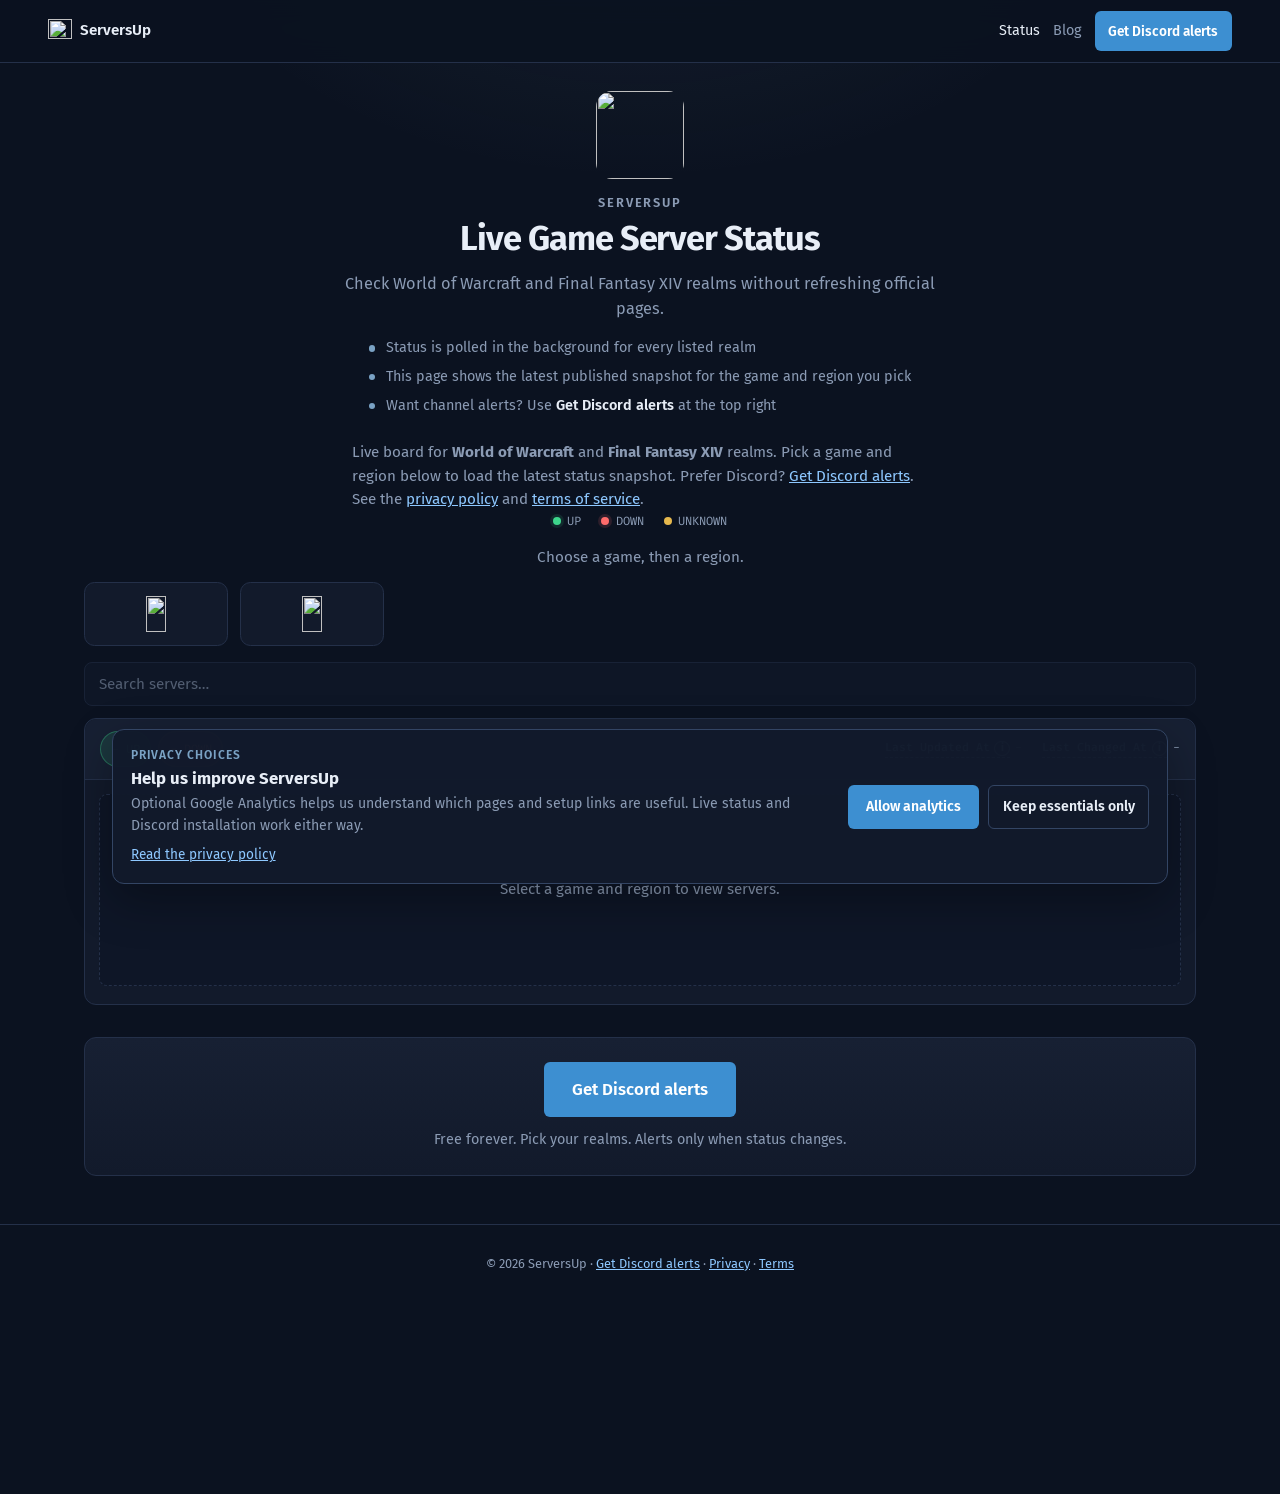
==== index.html @ 7e9bb6b7 "feat: switch canonical host to serversup.app Canonicals, schema, OG tags, sitemap, robots and the st" ====
<!doctype html>
<html lang="en" class="page-status">
  <head>
    <meta charset="utf-8" />
    <meta name="viewport" content="width=device-width, initial-scale=1" />
    <script src="/analytics.js"></script>
    <meta
      name="description"
      content="Live World of Warcraft and Final Fantasy XIV server status for every supported region and realm."
    />
    <meta name="google-site-verification" content="3O4IgP7ot535317-PgIAuTH9Vs6JbioPY5-s9xnembQ" />
    <link rel="canonical" href="https://serversup.app/" />
    <title>ServersUp | Live Game Server Status</title>
    <meta property="og:type" content="website" />
    <meta property="og:title" content="ServersUp | Live Game Server Status" />
    <meta
      property="og:description"
      content="Live World of Warcraft and Final Fantasy XIV server status for every supported region and realm."
    />
    <meta property="og:url" content="https://serversup.app/" />
    <meta property="og:image" content="https://serversup.app/assets/serversup-logo.png" />
    <meta name="twitter:card" content="summary" />
    <meta name="twitter:title" content="ServersUp | Live Game Server Status" />
    <meta
      name="twitter:description"
      content="Live World of Warcraft and Final Fantasy XIV server status for every supported region and realm."
    />
    <meta name="twitter:image" content="https://serversup.app/assets/serversup-logo.png" />
    <link rel="icon" href="/assets/serversup-logo.png" type="image/png" />
    <link rel="stylesheet" href="/styles.css" />
    <script type="application/ld+json">
    {
      "@context": "https://schema.org",
      "@graph": [
        {
          "@type": "Organization",
          "@id": "https://serversup.app/#organization",
          "name": "ServersUp",
          "url": "https://serversup.app/",
          "logo": {
            "@type": "ImageObject",
            "url": "https://serversup.app/assets/serversup-logo.png"
          },
          "sameAs": [
            "https://github.com/ServersUp",
            "https://github.com/ServersUp/servers-up-website",
            "https://ko-fi.com/R6R71Z1SRN"
          ]
        },
        {
          "@type": "WebSite",
          "@id": "https://serversup.app/#website",
          "name": "ServersUp",
          "url": "https://serversup.app/",
          "description": "Live World of Warcraft and Final Fantasy XIV server status, plus free Discord alerts when a realm you watch changes.",
          "publisher": { "@id": "https://serversup.app/#organization" }
        }
      ]
    }
    </script>
  </head>
  <body>
    <a class="skip-link" href="#status">Skip to status</a>

    <header class="site-header">
      <nav class="nav" aria-label="Primary">
        <a class="brand" href="/">
          <img src="/assets/serversup-logo.png" alt="" width="24" height="24" decoding="async" />
          <span>ServersUp</span>
        </a>
        <div class="nav-links">
          <a class="nav-link is-current" href="/" aria-current="page">Status</a>
          <a class="nav-link" href="/blog/">Blog</a>
          <a class="btn-cta btn-cta--sm" href="/install/">Get Discord alerts</a>
        </div>
      </nav>
    </header>

    <main class="status-page" id="status">
      <header class="status-hero">
        <img
          class="status-hero__logo"
          src="/assets/serversup-logo.png"
          alt=""
          width="88"
          height="88"
          decoding="async"
        />
        <p class="status-hero__brand">ServersUp</p>
        <h1 class="status-hero__title">Live Game Server Status</h1>
        <p class="status-hero__lede">
          Check World of Warcraft and Final Fantasy XIV realms without refreshing official pages.
        </p>
        <ul class="status-hero__points" aria-label="How this page works">
          <li>Status is polled in the background for every listed realm</li>
          <li>This page shows the latest published snapshot for the game and region you pick</li>
          <li>Want channel alerts? Use <strong>Get Discord alerts</strong> at the top right</li>
        </ul>
      </header>

      <noscript>
        <p class="status-seo-fallback">
          ServersUp shows live game server status for World of Warcraft and Final Fantasy XIV across supported
          regions. Enable JavaScript to browse the interactive board, or
          <a href="/install/">Get Discord alerts</a> when a realm you watch goes up or down. See the
          <a href="/privacy/">privacy policy</a> and <a href="/terms/">terms of service</a>.
        </p>
      </noscript>

      <p class="status-seo-fallback">
        Live board for <strong>World of Warcraft</strong> and <strong>Final Fantasy XIV</strong> realms. Pick a
        game and region below to load the latest status snapshot. Prefer Discord?
        <a href="/install/">Get Discord alerts</a>. See the <a href="/privacy/">privacy policy</a> and
        <a href="/terms/">terms of service</a>.
      </p>

      <div class="status-legend" aria-label="Status legend">
        <span class="status-legend__item"><span class="server-dot server-dot--up" aria-hidden="true"></span> UP</span>
        <span class="status-legend__item"><span class="server-dot server-dot--down" aria-hidden="true"></span> DOWN</span>
        <span class="status-legend__item"><span class="server-dot server-dot--unknown" aria-hidden="true"></span> UNKNOWN</span>
      </div>

      <p class="status-prompt" data-status-sub>Choose a game, then a region.</p>

      <div class="status-pick" data-status-games role="tablist" aria-label="Game">
        <button
          type="button"
          class="status-pick__btn"
          data-pick-game="wow"
          role="tab"
          aria-selected="false"
          aria-label="World of Warcraft"
        >
          <img
            class="status-pick__logo"
            src="/assets/wow-logo-small-transparent.png"
            alt=""
            width="120"
            height="48"
            decoding="async"
          />
        </button>
        <button
          type="button"
          class="status-pick__btn"
          data-pick-game="ffxiv"
          role="tab"
          aria-selected="false"
          aria-label="Final Fantasy XIV"
        >
          <img
            class="status-pick__logo status-pick__logo--wide"
            src="/assets/ffxiv-logo-small-transparent.png"
            alt=""
            width="140"
            height="48"
            decoding="async"
          />
        </button>
      </div>

      <div class="status-pick status-pick--regions" data-status-regions hidden role="tablist" aria-label="Region"></div>

      <div class="status-panel" data-status-panel>
        <div class="status-toolbar">
          <label class="sr-only" for="status-search">Search servers</label>
          <input
            id="status-search"
            class="status-search"
            type="search"
            placeholder="Search servers…"
            data-status-search
            autocomplete="off"
            disabled
          />
        </div>

        <div class="server-panel">
          <div class="status-summary" data-status-foot>
            <div class="status-totals" data-status-totals aria-live="polite">
              <span class="stat stat--up">- UP</span>
              <span class="stat stat--down">- DOWN</span>
            </div>
            <div class="status-meta" data-status-meta aria-live="polite">
              <div class="status-meta__line">
                <button
                  type="button"
                  class="status-meta__label status-meta__label--hint"
                  data-tip="When this list was last automatically refreshed."
                  aria-describedby="tip-updated"
                >
                  Last Updated At
                  <span class="status-meta__info" aria-hidden="true">i</span>
                </button>
                <span data-meta-updated>-</span>
                <span class="status-tip" id="tip-updated" role="tooltip">
                  When this list was last automatically refreshed.
                </span>
              </div>
              <div class="status-meta__line">
                <button
                  type="button"
                  class="status-meta__label status-meta__label--hint"
                  data-tip="When a server in this list went up or down most recently. Instantly updates when a server does go up or down."
                  aria-describedby="tip-changed"
                >
                  Last Changed At
                  <span class="status-meta__info" aria-hidden="true">i</span>
                </button>
                <span data-meta-changed>-</span>
                <span class="status-tip" id="tip-changed" role="tooltip">
                  When a server in this list went up or down most recently. Instantly updates when a server does go up or down.
                </span>
              </div>
            </div>
          </div>

          <div class="server-grid" data-status-grid aria-live="polite">
            <div class="server-placeholder" data-status-placeholder>
              Select a game and region to view servers.
            </div>
          </div>
        </div>

        <p class="status-inline-msg status-inline-msg--error" data-status-error hidden></p>
        <p class="status-inline-msg" data-status-loading hidden>Loading statuses…</p>
      </div>

      <div class="status-cta">
        <a class="btn-cta btn-cta--lg" href="/install/">Get Discord alerts</a>
        <p class="status-cta__hint">Free forever. Pick your realms. Alerts only when status changes.</p>
      </div>
    </main>

    <footer class="site-footer">
      <p>© <span id="year"></span> ServersUp · <a href="/install/">Get Discord alerts</a> · <a href="/privacy/">Privacy</a> · <a href="/terms/">Terms</a></p>
    </footer>

    <script src="/status.js"></script>
  </body>
</html>
---- styles.css ----
@import url("https://fonts.googleapis.com/css2?family=Fira+Code:wght@400;500;600&family=Fira+Sans:wght@400;500;600;700&display=swap");

:root {
  --bg: #0b1220;
  --bg-elevated: #121a2b;
  --bg-soft: #172033;
  --text: #e8eef7;
  --muted: #8b9bb4;
  --border: #243049;
  --border-strong: #334564;
  --link: #8ec8ff;
  --link-hover: #c2e0ff;
  --accent: #7aa2c4;
  --accent-dim: rgba(122, 162, 196, 0.16);
  --up: #3dd68c;
  --up-dim: rgba(61, 214, 140, 0.12);
  --down: #ff6b6b;
  --down-dim: rgba(255, 107, 107, 0.14);
  --unknown: #e6b84d;
  --unknown-dim: rgba(230, 184, 77, 0.14);
  --discord: #5865f2;
  --discord-hover: #4752c4;
  --cta: #3d8fd1;
  --cta-hover: #2f7bb8;
  --max: 58rem;
  --max-status: 72rem;
  --reading: 44rem;
  --text-reading: #cbd6e8;
  --demo-bleed: 1.5rem;
  --radius: 0.5rem;
  --font-sans: "Fira Sans", ui-sans-serif, system-ui, sans-serif;
  --font-mono: "Fira Code", ui-monospace, SFMono-Regular, Menlo, monospace;
  --ease: 160ms ease;
  --scrollbar-size: 8px;
  --scrollbar-track: transparent;
  --scrollbar-thumb: #334564;
  --scrollbar-thumb-hover: #4a6288;
}

*,
*::before,
*::after {
  box-sizing: border-box;
}

html {
  scroll-behavior: smooth;
  scrollbar-width: thin;
  scrollbar-color: var(--scrollbar-thumb) var(--scrollbar-track);
}

html::-webkit-scrollbar,
body::-webkit-scrollbar,
*::-webkit-scrollbar {
  width: var(--scrollbar-size);
  height: var(--scrollbar-size);
}

html::-webkit-scrollbar-track,
body::-webkit-scrollbar-track,
*::-webkit-scrollbar-track {
  background: var(--scrollbar-track);
}

html::-webkit-scrollbar-thumb,
body::-webkit-scrollbar-thumb,
*::-webkit-scrollbar-thumb {
  background: var(--scrollbar-thumb);
  border-radius: 999px;
  border: 2px solid transparent;
  background-clip: padding-box;
}

html::-webkit-scrollbar-thumb:hover,
body::-webkit-scrollbar-thumb:hover,
*::-webkit-scrollbar-thumb:hover {
  background: var(--scrollbar-thumb-hover);
  background-clip: padding-box;
}

body {
  margin: 0;
  min-height: 100vh;
  font: 1rem/1.55 var(--font-sans);
  color: var(--text);
  background:
    radial-gradient(ellipse 70% 40% at 50% -10%, rgba(122, 162, 196, 0.1), transparent 55%),
    var(--bg);
}

img {
  max-width: 100%;
  height: auto;
}

a {
  color: var(--link);
  transition: color var(--ease);
}

a:hover {
  color: var(--link-hover);
}

code {
  font-family: var(--font-mono);
  font-size: 0.88em;
  padding: 0.1em 0.35em;
  border-radius: 0.25rem;
  background: var(--bg-elevated);
  border: 1px solid var(--border);
}

.sr-only {
  position: absolute;
  width: 1px;
  height: 1px;
  padding: 0;
  margin: -1px;
  overflow: hidden;
  clip: rect(0, 0, 0, 0);
  white-space: nowrap;
  border: 0;
}

.skip-link {
  position: absolute;
  left: -9999px;
}

.skip-link:focus {
  left: 1rem;
  top: 1rem;
  padding: 0.5rem 0.75rem;
  background: var(--bg-elevated);
  border: 1px solid var(--border-strong);
  border-radius: var(--radius);
  z-index: 30;
  color: var(--text);
}

/* -- Privacy choices -- */

body.consent-banner-visible {
  padding-bottom: 12rem;
}

.analytics-consent {
  position: fixed;
  right: 1rem;
  bottom: 1rem;
  left: 1rem;
  z-index: 40;
  display: flex;
  align-items: center;
  justify-content: space-between;
  gap: 1.5rem;
  max-width: 66rem;
  margin-inline: auto;
  padding: 1rem 1.1rem;
  border: 1px solid var(--border-strong);
  border-radius: 0.75rem;
  background: rgba(18, 26, 43, 0.98);
  box-shadow: 0 1rem 3rem rgba(0, 0, 0, 0.32);
}

.analytics-consent[hidden],
.analytics-consent__settings[hidden] {
  display: none;
}

.analytics-consent__copy {
  min-width: 0;
}

.analytics-consent__eyebrow {
  margin: 0 0 0.2rem;
  color: var(--accent);
  font-size: 0.75rem;
  font-weight: 600;
  letter-spacing: 0.08em;
  text-transform: uppercase;
}

.analytics-consent h2 {
  margin: 0 0 0.25rem;
  color: var(--text);
  font-size: 1.05rem;
  line-height: 1.25;
}

.analytics-consent__copy p:not(.analytics-consent__eyebrow) {
  max-width: 52rem;
  margin: 0 0 0.35rem;
  color: var(--muted);
  font-size: 0.88rem;
}

.analytics-consent__copy a {
  font-size: 0.85rem;
}

.analytics-consent__actions {
  display: flex;
  flex: 0 0 auto;
  flex-wrap: wrap;
  align-items: center;
  justify-content: flex-end;
  gap: 0.6rem;
}

.analytics-consent .analytics-consent__accept,
.analytics-consent__reject,
.analytics-consent__settings {
  min-height: 44px;
  font-family: var(--font-sans);
  font-size: 0.88rem;
  font-weight: 600;
  cursor: pointer;
}

.analytics-consent__accept {
  padding-inline: 1rem;
}

.analytics-consent__reject,
.analytics-consent__settings {
  padding: 0.55rem 0.85rem;
  border: 1px solid var(--border-strong);
  border-radius: 6px;
  background: transparent;
  color: var(--text);
}

.analytics-consent__reject:hover,
.analytics-consent__settings:hover {
  border-color: var(--link);
  background: var(--accent-dim);
}

.analytics-consent__reject:focus-visible,
.analytics-consent__accept:focus-visible,
.analytics-consent__settings:focus-visible {
  outline: 3px solid var(--link);
  outline-offset: 2px;
}

.analytics-consent__settings {
  position: fixed;
  right: 1rem;
  bottom: 1rem;
  z-index: 39;
  box-shadow: 0 0.5rem 1.5rem rgba(0, 0, 0, 0.25);
}

/* -- Header -- */

.site-header {
  position: sticky;
  top: 0;
  z-index: 20;
  border-bottom: 1px solid var(--border);
  padding: 0.7rem 1.25rem;
  background: rgba(11, 18, 32, 0.9);
  backdrop-filter: blur(12px);
}

.nav {
  display: flex;
  flex-wrap: wrap;
  align-items: center;
  justify-content: space-between;
  gap: 0.75rem;
  max-width: calc(var(--max-status) + 2rem);
  margin-inline: auto;
}

.brand {
  display: flex;
  align-items: center;
  gap: 0.5rem;
  font-weight: 600;
  font-size: 0.95rem;
  color: var(--text);
  text-decoration: none;
  cursor: pointer;
}

.brand:hover {
  color: var(--text);
  text-decoration: none;
}

.nav-toggle {
  display: none;
  padding: 0.5rem 0.85rem;
  border: 1px solid var(--border);
  background: var(--bg-elevated);
  color: var(--text);
  font-family: var(--font-sans);
  font-size: 0.9rem;
  border-radius: var(--radius);
  cursor: pointer;
}

.nav-links {
  display: flex;
  flex-wrap: wrap;
  align-items: center;
  gap: 0.85rem;
  font-size: 0.9rem;
}

.nav-link {
  color: var(--muted);
  text-decoration: none;
  cursor: pointer;
}

.nav-link:hover {
  color: var(--text);
  text-decoration: none;
}

.nav-link.is-current {
  color: var(--text);
}

.btn-discord {
  display: inline-flex;
  align-items: center;
  justify-content: center;
  padding: 0.55rem 1.1rem;
  min-height: 40px;
  border: none;
  border-radius: 6px;
  background: var(--discord);
  color: #fff;
  font-family: var(--font-sans);
  font-size: 0.9rem;
  font-weight: 600;
  text-decoration: none;
  cursor: pointer;
  transition: background var(--ease);
}

.btn-discord:hover {
  background: var(--discord-hover);
  color: #fff;
  text-decoration: none;
}

.btn-discord--sm {
  padding: 0.4rem 0.8rem;
  min-height: auto;
  font-size: 0.85rem;
}

.btn-cta {
  display: inline-flex;
  align-items: center;
  justify-content: center;
  padding: 0.55rem 1.1rem;
  min-height: 40px;
  border: none;
  border-radius: 6px;
  background: var(--cta);
  color: #fff;
  font-family: var(--font-sans);
  font-size: 0.9rem;
  font-weight: 600;
  text-decoration: none;
  cursor: pointer;
  white-space: nowrap;
  transition: background var(--ease);
}

.btn-cta:hover {
  background: var(--cta-hover);
  color: #fff;
  text-decoration: none;
}

.btn-cta--sm {
  padding: 0.4rem 0.85rem;
  font-size: 0.85rem;
}

.btn-webhook {
  display: inline-flex;
  align-items: center;
  justify-content: center;
  padding: 0.55rem 1.1rem;
  min-height: 40px;
  border: none;
  border-radius: 6px;
  background: var(--cta);
  color: #fff;
  font-family: var(--font-sans);
  font-size: 0.9rem;
  font-weight: 600;
  text-decoration: none;
  cursor: pointer;
  white-space: nowrap;
  transition: background var(--ease);
}

.btn-webhook:hover {
  background: var(--cta-hover);
  color: #fff;
  text-decoration: none;
}

.btn-cta--sm {
  padding: 0.4rem 0.85rem;
  font-size: 0.85rem;
}

.btn-cta--lg {
  padding: 0.9rem 1.75rem;
  font-size: 1.05rem;
  min-height: 52px;
}

/* -- Status page -- */

.status-page {
  max-width: var(--max-status);
  margin-inline: auto;
  padding: 1.5rem 1.25rem 3rem;
}

.status-hero {
  text-align: center;
  max-width: 40rem;
  margin: 0.25rem auto 1.5rem;
}

.status-hero__logo {
  display: block;
  width: 88px;
  height: 88px;
  margin: 0 auto 0.85rem;
  border-radius: 1rem;
}

.status-hero__brand {
  margin: 0;
  font-size: 0.8rem;
  font-weight: 600;
  letter-spacing: 0.14em;
  text-transform: uppercase;
  color: var(--muted);
}

.status-hero__title {
  margin: 0.4rem 0 0;
  font-size: clamp(1.65rem, 3.5vw, 2.15rem);
  font-weight: 700;
  letter-spacing: -0.03em;
  line-height: 1.15;
}

.status-hero__lede {
  margin: 0.75rem 0 0;
  color: var(--muted);
  font-size: 1.02rem;
  line-height: 1.55;
}

.status-seo-fallback {
  margin: 1rem auto 0;
  max-width: 36rem;
  color: var(--muted);
  font-size: 0.95rem;
  line-height: 1.55;
}

.status-seo-fallback a {
  color: var(--link);
}

noscript .status-seo-fallback {
  margin-top: 1rem;
  padding: 0.85rem 1rem;
  border: 1px solid var(--border);
  border-radius: 0.65rem;
  background: var(--bg-soft);
  color: var(--text);
}

.status-hero__points {
  list-style: none;
  margin: 1rem auto 0;
  padding: 0;
  display: flex;
  flex-direction: column;
  gap: 0.4rem;
  width: fit-content;
  max-width: 100%;
  text-align: left;
  color: var(--muted);
  font-size: 0.9rem;
}

.status-hero__points li {
  position: relative;
  padding-left: 1.1rem;
}

.status-hero__points li::before {
  content: "";
  position: absolute;
  left: 0;
  top: 0.55em;
  width: 0.4rem;
  height: 0.4rem;
  border-radius: 50%;
  background: var(--accent);
}

.status-hero__points strong {
  color: var(--text);
  font-weight: 600;
}

.status-legend {
  display: flex;
  flex-wrap: wrap;
  justify-content: center;
  gap: 0.75rem 1.25rem;
  margin: 0 0 1rem;
  font-family: var(--font-mono);
  font-size: 0.75rem;
  color: var(--muted);
}

.status-legend__item {
  display: inline-flex;
  align-items: center;
  gap: 0.4rem;
}

.status-prompt {
  margin: 0 0 0.75rem;
  text-align: center;
  color: var(--muted);
  font-size: 0.95rem;
}

.status-cta {
  margin-top: 2rem;
  padding: 1.5rem 1.25rem;
  text-align: center;
  border: 1px solid var(--border);
  border-radius: 0.75rem;
  background: linear-gradient(180deg, var(--bg-soft) 0%, var(--bg-elevated) 100%);
}

.btn-discord--lg {
  padding: 0.9rem 1.75rem;
  font-size: 1.05rem;
  min-height: 52px;
}

.status-cta__hint {
  margin: 0.75rem 0 0;
  color: var(--muted);
  font-size: 0.9rem;
}

.status-head {
  display: flex;
  flex-wrap: wrap;
  align-items: flex-end;
  justify-content: space-between;
  gap: 1rem;
  margin-bottom: 1.25rem;
}

.status-head h1 {
  margin: 0;
  font-size: clamp(1.5rem, 3vw, 2rem);
  font-weight: 700;
  letter-spacing: -0.03em;
}

.status-head__sub {
  margin: 0.35rem 0 0;
  color: var(--muted);
  font-size: 0.95rem;
}

.status-pick {
  display: flex;
  flex-wrap: wrap;
  gap: 0.75rem;
  margin-bottom: 1rem;
}

.status-pick__btn {
  display: inline-flex;
  align-items: center;
  justify-content: center;
  min-height: 64px;
  min-width: 9rem;
  padding: 0.75rem 1.1rem;
  border: 1px solid var(--border);
  border-radius: 0.65rem;
  background: var(--bg-elevated);
  cursor: pointer;
  transition: border-color var(--ease), background var(--ease), box-shadow var(--ease);
}

.status-pick__btn:hover {
  border-color: var(--border-strong);
  background: var(--bg-soft);
}

.status-pick__btn.is-active {
  border-color: var(--accent);
  background: var(--accent-dim);
  box-shadow: inset 0 0 0 1px var(--accent);
}

.status-pick__btn:focus-visible {
  outline: 2px solid var(--accent);
  outline-offset: 2px;
}

.status-pick__logo {
  display: block;
  height: 36px;
  width: auto;
  max-width: 130px;
  object-fit: contain;
}

.status-pick__logo--wide {
  max-width: 150px;
}

.status-pick--regions {
  gap: 0.45rem;
}

.status-pick__region {
  min-height: 44px;
  padding: 0.45rem 0.9rem;
  border: 1px solid var(--border);
  border-radius: var(--radius);
  background: var(--bg-elevated);
  color: var(--muted);
  font-family: var(--font-sans);
  font-size: 0.9rem;
  font-weight: 600;
  letter-spacing: 0.04em;
  cursor: pointer;
  transition: background var(--ease), color var(--ease), border-color var(--ease);
}

.status-pick__region:hover {
  color: var(--text);
  border-color: var(--border-strong);
}

.status-pick__region.is-active {
  color: var(--text);
  border-color: var(--accent);
  background: var(--accent-dim);
}

.status-pick__region:focus-visible {
  outline: 2px solid var(--accent);
  outline-offset: 2px;
}

.status-pick--regions[hidden] {
  display: none;
}

.status-panel {
  margin-top: 0.25rem;
}

.status-toolbar {
  display: flex;
  flex-wrap: wrap;
  align-items: center;
  gap: 0.65rem;
  margin-bottom: 0.75rem;
}

.status-search {
  flex: 1 1 14rem;
  min-height: 44px;
  padding: 0.55rem 0.85rem;
  border: 1px solid var(--border);
  border-radius: var(--radius);
  background: var(--bg-elevated);
  color: var(--text);
  font-family: var(--font-sans);
  font-size: 0.95rem;
}

.status-search:disabled {
  opacity: 0.55;
  cursor: not-allowed;
}

.status-search::placeholder {
  color: var(--muted);
}

.status-search:focus {
  outline: 2px solid var(--accent);
  outline-offset: 1px;
  border-color: transparent;
}

.server-panel {
  border: 1px solid var(--border);
  border-radius: 0.75rem;
  background: var(--bg-elevated);
}

.status-summary {
  display: flex;
  flex-wrap: wrap;
  align-items: center;
  justify-content: space-between;
  gap: 0.75rem 1.25rem;
  padding: 0.75rem 0.95rem;
  border-bottom: 1px solid var(--border);
  border-radius: 0.75rem 0.75rem 0 0;
  background: var(--bg-soft);
}

.status-meta {
  font-family: var(--font-mono);
  font-size: 0.72rem;
  color: var(--muted);
  line-height: 1.45;
  display: flex;
  flex-wrap: wrap;
  gap: 0.35rem 1.25rem;
}

.status-meta__line {
  margin: 0;
  position: relative;
  display: inline-flex;
  flex-wrap: wrap;
  align-items: baseline;
  gap: 0.25rem 0.35rem;
}

.status-meta__label {
  color: var(--text);
  font-weight: 500;
  margin-right: 0;
  font-family: inherit;
  font-size: inherit;
  line-height: inherit;
  padding: 0;
  border: none;
  background: none;
  display: inline-flex;
  align-items: center;
  gap: 0.3rem;
}

.status-meta__label--hint {
  cursor: help;
  border-bottom: 1px dashed var(--accent);
  color: var(--link);
}

.status-meta__label--hint:hover,
.status-meta__label--hint:focus-visible {
  color: var(--link-hover);
  border-bottom-style: solid;
  outline: none;
}

.status-meta__info {
  display: inline-flex;
  align-items: center;
  justify-content: center;
  width: 0.95rem;
  height: 0.95rem;
  border-radius: 999px;
  border: 1px solid currentColor;
  font-family: var(--font-sans);
  font-size: 0.65rem;
  font-weight: 700;
  line-height: 1;
  flex-shrink: 0;
  opacity: 0.9;
}

.status-tip {
  position: absolute;
  left: 0;
  top: calc(100% + 0.45rem);
  bottom: auto;
  right: auto;
  z-index: 5;
  width: min(18rem, 70vw);
  padding: 0.55rem 0.7rem;
  border: 1px solid var(--border-strong);
  border-radius: var(--radius);
  background: var(--bg);
  color: var(--text);
  font-family: var(--font-sans);
  font-size: 0.8rem;
  font-weight: 400;
  line-height: 1.4;
  text-align: left;
  box-shadow: 0 8px 24px rgba(0, 0, 0, 0.35);
  opacity: 0;
  visibility: hidden;
  pointer-events: none;
  transform: translateY(-0.2rem);
  transition: opacity 120ms ease, transform 120ms ease, visibility 120ms ease;
}

.status-meta__line:hover .status-tip,
.status-meta__line:focus-within .status-tip {
  opacity: 1;
  visibility: visible;
  transform: translateY(0);
}

.server-grid {
  display: grid;
  grid-template-columns: repeat(auto-fill, minmax(10.5rem, 1fr));
  gap: 0.35rem;
  min-height: 14rem;
  padding: 0.85rem;
  align-content: start;
}

.server-placeholder {
  grid-column: 1 / -1;
  display: flex;
  align-items: center;
  justify-content: center;
  min-height: 12rem;
  padding: 1.5rem 1rem;
  text-align: center;
  color: var(--muted);
  font-size: 0.95rem;
  border: 1px dashed var(--border);
  border-radius: var(--radius);
  background: rgba(11, 18, 32, 0.35);
}

.status-totals {
  display: flex;
  flex-wrap: wrap;
  gap: 0.45rem;
}

.status-inline-msg {
  margin: 0.75rem 0 0;
  font-size: 0.9rem;
  color: var(--muted);
}

.status-inline-msg--error {
  color: var(--down);
}

.status-inline-msg[hidden] {
  display: none;
}

.stat {
  display: inline-flex;
  align-items: center;
  gap: 0.35rem;
  min-height: 36px;
  padding: 0.25rem 0.65rem;
  border-radius: 999px;
  border: 1px solid var(--border);
  font-family: var(--font-mono);
  font-size: 0.75rem;
  color: var(--muted);
  background: var(--bg);
}

.stat--up {
  color: var(--up);
  border-color: rgba(61, 214, 140, 0.35);
  background: var(--up-dim);
}

.stat--down {
  color: var(--down);
  border-color: rgba(255, 107, 107, 0.35);
  background: var(--down-dim);
}

.stat--unknown {
  color: var(--unknown);
  border-color: rgba(230, 184, 77, 0.35);
  background: var(--unknown-dim);
}

.server-row {
  display: flex;
  align-items: center;
  gap: 0.5rem;
  min-height: 2rem;
  padding: 0.35rem 0.5rem;
  border-radius: 0.35rem;
  background: rgba(11, 18, 32, 0.45);
  border: 1px solid transparent;
}

.server-row:hover {
  border-color: var(--border);
  background: var(--bg);
}

.server-row--down {
  border-color: rgba(255, 107, 107, 0.25);
  background: var(--down-dim);
}

.server-row--skeleton {
  pointer-events: none;
  opacity: 0.55;
}

.server-dot {
  flex-shrink: 0;
  width: 0.5rem;
  height: 0.5rem;
  border-radius: 50%;
  background: var(--unknown);
}

.server-dot--up {
  background: var(--up);
  box-shadow: 0 0 0 3px var(--up-dim);
}

.server-dot--down {
  background: var(--down);
  box-shadow: 0 0 0 3px var(--down-dim);
}

.server-dot--unknown {
  background: var(--unknown);
}

.server-dot--skeleton,
.server-name--skeleton,
.server-flag--skeleton {
  background: var(--border);
  border-radius: 0.25rem;
  box-shadow: none;
}

.server-dot--skeleton {
  border-radius: 50%;
}

.server-name {
  min-width: 0;
  overflow: hidden;
  text-overflow: ellipsis;
  white-space: nowrap;
  font-family: var(--font-mono);
  font-size: 0.75rem;
  color: var(--text);
}

.server-name--skeleton {
  flex: 1;
  height: 0.7rem;
  animation: skeleton-pulse 1.2s ease-in-out infinite;
}

.server-flag {
  margin-left: auto;
  flex-shrink: 0;
  font-family: var(--font-mono);
  font-size: 0.62rem;
  font-weight: 600;
  letter-spacing: 0.04em;
  color: var(--muted);
}

.server-flag--skeleton {
  width: 1.75rem;
  height: 0.65rem;
  animation: skeleton-pulse 1.2s ease-in-out infinite;
}

.server-row--down .server-flag {
  color: var(--down);
}

@keyframes skeleton-pulse {
  0%,
  100% {
    opacity: 0.45;
  }
  50% {
    opacity: 0.9;
  }
}

@media (prefers-reduced-motion: reduce) {
  .server-name--skeleton,
  .server-flag--skeleton {
    animation: none;
  }
}

.site-footer {
  border-top: 1px solid var(--border);
  padding: 1rem 1.25rem;
  font-size: 0.8rem;
  color: var(--muted);
  text-align: center;
}

/* -- Install / docs page -- */

.doc {
  max-width: var(--max-status);
  margin-inline: auto;
  padding: 2rem 1.25rem 3rem;
}

.doc h1 {
  margin: 0 0 0.5rem;
  font-size: clamp(1.9rem, 4vw, 2.4rem);
  font-weight: 700;
  letter-spacing: -0.03em;
  line-height: 1.12;
  color: var(--text);
}

.doc h2 {
  margin: 2.5rem 0 0.85rem;
  font-size: 1.35rem;
  font-weight: 600;
  letter-spacing: -0.01em;
  padding-bottom: 0.35rem;
  border-bottom: 1px solid var(--border);
}

.doc p {
  margin: 0 0 1rem;
  color: var(--muted);
}

.doc .lead {
  font-size: 1.05rem;
  color: var(--text);
}

.doc .muted {
  color: var(--muted);
}

.doc ol,
.doc ul {
  margin: 0 0 1rem;
  padding-left: 1.5rem;
  color: var(--muted);
}

.doc li {
  margin: 0.35rem 0;
}

.doc .install-steps {
  list-style: none;
  counter-reset: install-steps;
  margin: 0 0 1.25rem;
  padding: 0;
  display: grid;
  gap: 0.7rem;
}

.doc .install-steps li {
  counter-increment: install-steps;
  position: relative;
  margin: 0;
  padding: 0.55rem 0.85rem 0.55rem 2.9rem;
  border: 1px solid var(--border);
  border-radius: 8px;
  background: var(--bg-elevated);
  color: var(--text-reading);
  line-height: 1.5;
}

.doc .install-steps li::before {
  content: counter(install-steps);
  position: absolute;
  left: 0.85rem;
  top: 0.62rem;
  width: 1.45rem;
  height: 1.45rem;
  display: inline-flex;
  align-items: center;
  justify-content: center;
  border-radius: 50%;
  background: var(--accent-dim);
  border: 1px solid var(--accent);
  color: var(--link);
  font-family: var(--font-mono);
  font-size: 0.82rem;
  font-weight: 600;
}

.doc .install-steps code {
  color: var(--link);
}

/* -- Blog index -- */

.eyebrow {
  margin: 0 0 0.75rem;
  font-size: 0.78rem;
  font-weight: 600;
  letter-spacing: 0.09em;
  text-transform: uppercase;
  color: var(--link);
}

.blog-index-header {
  max-width: var(--reading);
  margin: 0 auto 2.25rem;
}

.blog-index-header h1 {
  margin: 0 0 0.65rem;
  font-size: clamp(1.9rem, 4vw, 2.4rem);
  font-weight: 700;
  letter-spacing: -0.03em;
  line-height: 1.12;
  color: var(--text);
}

.blog-index-header .lead {
  margin: 0;
  font-size: 1.05rem;
  color: var(--muted);
}

.doc .blog-list {
  list-style: none;
  margin: 0 auto;
  padding: 0;
  max-width: var(--reading);
  display: grid;
  gap: 1rem;
  color: inherit;
}

.doc .blog-list > li {
  margin: 0;
}

.blog-list__link {
  display: grid;
  gap: 0.65rem;
  padding: 1.5rem;
  border: 1px solid var(--border);
  border-radius: 0.85rem;
  background: linear-gradient(180deg, var(--bg-soft) 0%, var(--bg-elevated) 100%);
  text-decoration: none;
  color: inherit;
  transition: border-color var(--ease), transform var(--ease), box-shadow var(--ease);
}

.blog-list__link:hover {
  text-decoration: none;
  border-color: var(--border-strong);
  transform: translateY(-2px);
  box-shadow: 0 14px 30px -20px rgba(0, 0, 0, 0.85);
}

.blog-list__link:focus-visible {
  outline: 2px solid var(--accent);
  outline-offset: 2px;
}

.blog-list__meta {
  display: flex;
  align-items: center;
  gap: 0.6rem;
  font-size: 0.8rem;
  color: var(--muted);
}

.blog-tag {
  display: inline-flex;
  align-items: center;
  padding: 0.2rem 0.6rem;
  border-radius: 999px;
  background: var(--accent-dim);
  color: var(--link);
  font-size: 0.72rem;
  font-weight: 600;
  letter-spacing: 0.05em;
  text-transform: uppercase;
}

.blog-list__title {
  font-size: 1.22rem;
  font-weight: 700;
  letter-spacing: -0.01em;
  line-height: 1.3;
  color: var(--text);
}

.blog-list__link:hover .blog-list__title {
  color: var(--link-hover);
}

.blog-list__excerpt {
  margin: 0;
  font-size: 0.97rem;
  line-height: 1.55;
  color: var(--muted);
}

.blog-list__more {
  font-size: 0.85rem;
  font-weight: 600;
  color: var(--link);
}

/* -- Article -- */

.article {
  max-width: var(--reading);
  margin-inline: auto;
}

.article__back {
  display: inline-block;
  margin-bottom: 1.75rem;
  font-size: 0.9rem;
  color: var(--muted);
  text-decoration: none;
}

.article__back:hover {
  color: var(--text);
}

.article__head {
  margin-bottom: 2.25rem;
}

.article__eyebrow {
  margin: 0 0 0.85rem;
  font-size: 0.78rem;
  font-weight: 600;
  letter-spacing: 0.09em;
  text-transform: uppercase;
  color: var(--link);
}

.article__head h1 {
  margin: 0 0 1rem;
  font-size: clamp(1.95rem, 4.4vw, 2.5rem);
  font-weight: 700;
  letter-spacing: -0.03em;
  line-height: 1.12;
  color: var(--text);
}

.article__meta {
  margin: 0;
  display: flex;
  flex-wrap: wrap;
  align-items: center;
  gap: 0.5rem;
  font-size: 0.88rem;
  color: var(--muted);
}

.article__meta .dot {
  opacity: 0.5;
}

.article__body {
  font-size: 1.06rem;
  line-height: 1.75;
  color: var(--text-reading);
}

.article__body p {
  margin: 0 0 1.35rem;
  color: var(--text-reading);
}

.article__lead {
  margin: 0 0 1.75rem;
  font-size: 1.2rem;
  line-height: 1.6;
  color: var(--text);
}

.article__body h2 {
  margin: 2.75rem 0 1rem;
  padding: 0;
  border: 0;
  font-size: 1.4rem;
  font-weight: 700;
  letter-spacing: -0.01em;
  line-height: 1.25;
  color: var(--text);
}

.article__body a {
  color: var(--link);
  text-decoration: underline;
  text-underline-offset: 2px;
  text-decoration-color: var(--border-strong);
}

.article__body a:hover {
  color: var(--link-hover);
  text-decoration-color: currentColor;
}

.article__aside {
  margin: 2rem 0 0;
  padding: 1rem 1.25rem;
  border-left: 3px solid var(--accent);
  border-radius: 0 0.5rem 0.5rem 0;
  background: var(--accent-dim);
  color: var(--text);
  font-size: 1rem;
}

/* -- Article FAQ (accordion) -- */

.article-figure {
  margin: 1.75rem 0;
}

.article-figure img {
  display: block;
  width: 100%;
  height: auto;
  border: 1px solid var(--border);
  border-radius: 0.6rem;
}

.article-figure figcaption {
  margin-top: 0.6rem;
  font-size: 0.85rem;
  color: var(--muted);
}

.article-faq {
  margin-top: 3rem;
}

.article-faq h2 {
  margin: 0 0 1rem;
  font-size: 1.4rem;
  font-weight: 700;
  letter-spacing: -0.01em;
  color: var(--text);
}

.faq-item {
  margin-bottom: 0.75rem;
  border: 1px solid var(--border);
  border-radius: 0.65rem;
  background: var(--bg-elevated);
  overflow: hidden;
}

.faq-item summary {
  display: flex;
  align-items: center;
  justify-content: space-between;
  gap: 1rem;
  padding: 1rem 1.15rem;
  font-size: 1rem;
  font-weight: 600;
  color: var(--text);
  cursor: pointer;
  list-style: none;
}

.faq-item summary::-webkit-details-marker {
  display: none;
}

.faq-item summary::after {
  content: "+";
  flex-shrink: 0;
  font-size: 1.25rem;
  line-height: 1;
  color: var(--muted);
  transition: transform var(--ease);
}

.faq-item[open] summary::after {
  content: "\2212";
}

.faq-item summary:focus-visible {
  outline: 2px solid var(--accent);
  outline-offset: -2px;
}

.faq-item > p {
  margin: 0;
  padding: 0 1.15rem 1.15rem;
  color: var(--muted);
  line-height: 1.6;
}

/* -- Article end CTA -- */

.article-cta {
  margin-top: 3rem;
  padding: 2rem 1.75rem;
  display: flex;
  flex-wrap: wrap;
  align-items: center;
  justify-content: space-between;
  gap: 1.5rem;
  border: 1px solid var(--border);
  border-radius: 0.9rem;
  background: linear-gradient(180deg, var(--bg-soft) 0%, var(--bg-elevated) 100%);
}

.article-cta__title {
  margin: 0 0 0.35rem;
  font-size: 1.12rem;
  font-weight: 700;
  color: var(--text);
}

.article-cta__hint {
  margin: 0;
  font-size: 0.92rem;
  color: var(--muted);
}

.article-cta .btn-cta {
  flex-shrink: 0;
}

@media (max-width: 559px) {
  body.consent-banner-visible {
    padding-bottom: 18rem;
  }

  .analytics-consent {
    align-items: stretch;
    flex-direction: column;
    gap: 0.85rem;
    padding: 0.9rem;
  }

  .analytics-consent__actions {
    align-items: stretch;
    flex-direction: column;
  }

  .analytics-consent__accept,
  .analytics-consent__reject {
    width: 100%;
  }

  .article-cta {
    flex-direction: column;
    align-items: stretch;
    text-align: left;
  }

  .article-cta .btn-cta {
    width: 100%;
  }
}

.hero {
  padding-bottom: 1.25rem;
  margin-bottom: 0.5rem;
}

.hero-main {
  display: flex;
  align-items: center;
  gap: 1rem;
}

.hero-logo {
  width: 64px;
  height: 64px;
  border-radius: 0.65rem;
}

.hero-copy h1 {
  margin: 0;
  font-size: clamp(1.25rem, 2.8vw, 1.65rem);
  font-weight: 700;
  letter-spacing: -0.02em;
  line-height: 1.2;
}

.hero-tagline {
  margin: 0.35rem 0 0;
  color: var(--muted);
}

.hero-proof {
  margin: 0.5rem 0 0;
  font-size: 0.92rem;
  font-weight: 600;
  color: var(--text);
}

.hero-actions {
  display: flex;
  flex-wrap: wrap;
  align-items: center;
  gap: 0.75rem;
  margin: 1rem 0 0;
}

.hero-games {
  display: flex;
  flex-wrap: wrap;
  align-items: center;
  gap: 0.75rem;
  margin-top: 0.75rem;
}

.hero-games__link {
  display: inline-flex;
  align-items: center;
  padding: 0.35rem 0.5rem;
  border: 1px solid var(--border);
  border-radius: var(--radius);
  background: var(--bg-elevated);
  transition: border-color var(--ease), background var(--ease);
}

.hero-games__link:hover {
  border-color: var(--border-strong);
  background: var(--bg-soft);
  text-decoration: none;
}

.hero-games__logo {
  display: block;
  height: 28px;
  width: auto;
  max-width: 100px;
  object-fit: contain;
}

.hero-games__logo--wide {
  max-width: 120px;
}

.alert-example {
  display: block;
  width: 100%;
  max-width: 36rem;
  height: auto;
  margin: 0.25rem 0 0;
  border: 1px solid var(--border);
  border-radius: var(--radius);
  background: #111;
}

.demo-gif {
  display: block;
  width: 100%;
  max-width: none;
  height: auto;
  margin: 0.25rem 0 0;
  border: 1px solid var(--border);
  border-radius: var(--radius);
}

@media (min-width: 640px) {
  .demo-gif {
    width: calc(100% + (2 * var(--demo-bleed)));
    margin-left: 50%;
    transform: translateX(-50%);
  }
}

.games-status {
  min-height: 1.25rem;
  font-size: 0.9rem;
  color: var(--muted);
}

.game-browser {
  margin: 1rem 0;
  border: 1px solid var(--border);
  border-radius: var(--radius);
  background: var(--bg-elevated);
  font-size: 0.9rem;
  overflow: hidden;
}

.game-tabs {
  display: flex;
  flex-wrap: wrap;
  border-bottom: 1px solid var(--border);
}

.game-tab {
  flex: 1 1 auto;
  min-height: 48px;
  display: inline-flex;
  align-items: center;
  justify-content: center;
  padding: 0.65rem;
  border: none;
  border-right: 1px solid var(--border);
  background: transparent;
  cursor: pointer;
  transition: background var(--ease);
}

.game-tab:last-child {
  border-right: none;
}

.game-tab:hover {
  background: var(--bg-soft);
}

.game-tab.is-active {
  background: var(--accent-dim);
  box-shadow: inset 0 -2px 0 var(--accent);
}

.game-tab:focus-visible {
  outline: 2px solid var(--accent);
  outline-offset: -2px;
}

.game-tab__logo {
  height: 28px;
  width: auto;
  max-width: 110px;
  object-fit: contain;
}

.game-tab__logo--wide {
  max-width: 130px;
}

.region-row {
  display: flex;
  flex-wrap: wrap;
  gap: 0.35rem;
  padding: 0.65rem;
  border-bottom: 1px solid var(--border);
}

.region-tab {
  min-height: 40px;
  padding: 0.4rem 0.65rem;
  border: 1px solid var(--border);
  border-radius: var(--radius);
  background: var(--bg);
  color: var(--muted);
  font-family: var(--font-sans);
  font-size: 0.85rem;
  cursor: pointer;
}

.region-tab:hover {
  color: var(--text);
}

.region-tab.is-active {
  color: var(--text);
  border-color: var(--accent);
  background: var(--accent-dim);
}

.search-row {
  display: flex;
  flex-wrap: wrap;
  align-items: center;
  gap: 0.65rem;
  padding: 0.65rem;
  border-bottom: 1px solid var(--border);
}

.search-field {
  flex: 1 1 12rem;
}

.search-field input {
  width: 100%;
  min-height: 44px;
  padding: 0.4rem 0.65rem;
  border: 1px solid var(--border);
  border-radius: var(--radius);
  background: var(--bg);
  color: var(--text);
  font-family: var(--font-sans);
  font-size: 0.95rem;
}

.search-field input:focus {
  outline: 2px solid var(--accent);
  outline-offset: 1px;
  border-color: transparent;
}

.realm-count {
  font-family: var(--font-mono);
  font-size: 0.8rem;
  color: var(--muted);
}

.realm-list {
  list-style: none;
  margin: 0;
  padding: 0;
  max-height: 16rem;
  overflow: auto;
}

.realm-item {
  padding: 0.35rem 0.65rem;
  border-bottom: 1px solid var(--border);
}

.realm-item:last-child {
  border-bottom: none;
}

.realm-item code {
  border: none;
  background: transparent;
  padding: 0;
  font-size: 0.85rem;
}

.realm-empty {
  padding: 1rem 0.65rem;
  text-align: center;
  color: var(--muted);
}

.roadmap {
  list-style: none;
  padding-left: 0;
}

.roadmap li {
  padding: 0.5rem 0.65rem;
  border-left: 2px solid var(--border);
  margin: 0.35rem 0;
}

.roadmap__shipped {
  display: flex;
  flex-wrap: wrap;
  align-items: center;
  gap: 0.5rem 0.75rem;
  border-left-color: var(--accent);
  background: var(--accent-dim);
  border-radius: 0 var(--radius) var(--radius) 0;
}

.roadmap__badge {
  font-family: var(--font-mono);
  font-size: 0.7rem;
  font-weight: 600;
  letter-spacing: 0.04em;
  text-transform: uppercase;
  color: var(--accent);
  padding: 0.15rem 0.45rem;
  border-radius: 0.25rem;
  background: rgba(122, 162, 196, 0.22);
}

.roadmap__shipped-text {
  color: var(--text);
}

.roadmap__date {
  margin-left: auto;
  font-family: var(--font-mono);
  font-size: 0.75rem;
  color: var(--muted);
}

.changelog-list {
  display: flex;
  flex-direction: column;
  gap: 0.5rem;
}

.changelog-entry {
  border: 1px solid var(--border);
  border-radius: var(--radius);
  background: var(--bg-elevated);
  overflow: hidden;
}

.changelog-entry summary {
  display: flex;
  align-items: center;
  justify-content: space-between;
  gap: 1rem;
  padding: 0.65rem 0.85rem;
  cursor: pointer;
  font-weight: 600;
  list-style: none;
}

.changelog-entry summary::-webkit-details-marker {
  display: none;
}

.changelog-entry summary:hover {
  background: var(--bg-soft);
}

.changelog-date {
  font-family: var(--font-mono);
  font-size: 0.8rem;
  font-weight: 400;
  color: var(--muted);
}

.changelog-body {
  padding: 0 0.85rem 0.85rem;
  border-top: 1px solid var(--border);
}

.changelog-body p {
  margin: 0.75rem 0 0;
}

.feedback,
.support {
  margin-top: 2.5rem;
  padding-top: 1.5rem;
  border-top: 1px solid var(--border);
}

.feedback-form {
  display: grid;
  gap: 1rem;
  max-width: 36rem;
}

.feedback-form__field {
  display: grid;
  gap: 0.35rem;
}

.feedback-form__label {
  font-size: 0.9rem;
  font-weight: 600;
  color: var(--text);
}

.feedback-form__textarea {
  width: 100%;
  box-sizing: border-box;
  min-height: 8rem;
  padding: 0.55rem 0.7rem;
  border: 1px solid var(--border-strong);
  border-radius: 6px;
  background: var(--bg);
  color: var(--text);
  font-family: var(--font-sans);
  font-size: 0.92rem;
  line-height: 1.5;
  resize: vertical;
}

.feedback-form__textarea:focus-visible {
  outline: 2px solid var(--accent);
  outline-offset: 0;
  border-color: var(--accent);
}

.feedback-form__input {
  width: 100%;
  box-sizing: border-box;
  padding: 0.55rem 0.7rem;
  border: 1px solid var(--border-strong);
  border-radius: 6px;
  background: var(--bg);
  color: var(--text);
  font-family: var(--font-sans);
  font-size: 0.92rem;
}

.feedback-form__input:focus-visible {
  outline: 2px solid var(--accent);
  outline-offset: 0;
  border-color: var(--accent);
}

.feedback-form__help {
  margin: 0;
  font-size: 0.82rem;
  color: var(--muted);
}

.feedback-form__status {
  margin: 0;
  padding: 0.7rem 0.85rem;
  border-radius: 6px;
  font-size: 0.9rem;
  line-height: 1.45;
}

.feedback-form__status.is-error {
  background: var(--down-dim);
  color: var(--down);
  border: 1px solid var(--down);
}

.feedback-form__status.is-success {
  background: var(--up-dim);
  color: var(--up);
  border: 1px solid var(--up);
}

.feedback-form__status:empty {
  display: none;
}

.feedback-form [data-feedback-submit]:disabled {
  opacity: 0.6;
  cursor: not-allowed;
}

.feedback + .support {
  margin-top: 2.25rem;
  padding-top: 0;
  border-top: none;
}

.support-kofi img {
  display: block;
  height: 2.25rem;
  width: auto;
}

.install-back {
  display: inline-flex;
  align-items: center;
  gap: 0.35rem;
  margin-bottom: 1.25rem;
  font-size: 0.9rem;
  color: var(--muted);
  text-decoration: none;
}

.install-back:hover {
  color: var(--text);
  text-decoration: none;
}

.breadcrumbs {
  margin: 0 0 1.25rem;
  font-size: 0.88rem;
  color: var(--muted);
}

.breadcrumbs ol {
  list-style: none;
  margin: 0;
  padding: 0;
  display: flex;
  flex-wrap: wrap;
  align-items: center;
  gap: 0.35rem 0.5rem;
}

.breadcrumbs li {
  display: inline-flex;
  align-items: center;
  gap: 0.5rem;
  margin: 0;
  max-width: 100%;
}

.breadcrumbs li:not(:last-child)::after {
  content: "/";
  color: var(--border-strong);
}

.breadcrumbs a {
  color: var(--muted);
  text-decoration: none;
}

.breadcrumbs a:hover {
  color: var(--link);
  text-decoration: none;
}

.breadcrumbs [aria-current="page"] {
  color: var(--text);
  overflow: hidden;
  text-overflow: ellipsis;
  white-space: nowrap;
  max-width: min(100%, 28rem);
}

.article .breadcrumbs {
  margin-bottom: 1rem;
}

.install-cta-after-faq {
  display: flex;
  flex-wrap: wrap;
  align-items: center;
  gap: 0.85rem 1.25rem;
  margin: 0.25rem 0 2.5rem;
  padding: 1.25rem 1.35rem;
  border: 1px solid var(--border);
  border-radius: 0.85rem;
  background: linear-gradient(180deg, var(--bg-soft) 0%, var(--bg-elevated) 100%);
}

.doc .install-cta-after-faq__hint {
  margin: 0;
  color: var(--muted);
  font-size: 0.92rem;
  line-height: 1.35;
  max-width: 28rem;
  align-self: center;
}

/* -- Webhook subscribe modal (install page) -- */

.webhook-modal {
  width: min(92vw, 34rem);
  max-height: 88vh;
  overflow-y: auto;
  padding: 1.5rem 1.6rem 1.6rem;
  border: 1px solid var(--border-strong);
  border-radius: 0.75rem;
  background: var(--bg-elevated);
  color: var(--text);
}

.webhook-modal::backdrop {
  background: rgba(5, 10, 20, 0.72);
  backdrop-filter: blur(2px);
}

.webhook-modal__header {
  display: flex;
  align-items: flex-start;
  justify-content: space-between;
  gap: 1rem;
  margin-bottom: 0.35rem;
}

.webhook-modal__header h2 {
  margin: 0;
  font-size: 1.35rem;
}

.webhook-modal__close {
  flex: none;
  width: 2rem;
  height: 2rem;
  display: inline-flex;
  align-items: center;
  justify-content: center;
  padding: 0;
  border: 1px solid var(--border-strong);
  border-radius: 6px;
  background: var(--bg);
  color: var(--muted);
  font-size: 1.1rem;
  line-height: 1;
  cursor: pointer;
  transition: background var(--ease), color var(--ease), border-color var(--ease);
}

.webhook-modal__close:hover {
  background: var(--bg-soft);
  color: var(--text);
  border-color: var(--accent);
}

.webhook-modal .muted {
  margin-top: 0;
  margin-bottom: 1.25rem;
}

.webhook-form {
  display: grid;
  gap: 1.1rem;
}

.webhook-form__field {
  display: grid;
  gap: 0.35rem;
}

.webhook-form__field legend {
  padding: 0;
}

.webhook-form__label {
  font-size: 0.9rem;
  font-weight: 600;
  color: var(--text);
}

.webhook-form__input {
  width: 100%;
  box-sizing: border-box;
  padding: 0.55rem 0.7rem;
  border: 1px solid var(--border-strong);
  border-radius: 6px;
  background: var(--bg);
  color: var(--text);
  font-family: var(--font-sans);
  font-size: 0.92rem;
}

.webhook-form__input:focus-visible {
  outline: 2px solid var(--accent);
  outline-offset: 0;
  border-color: var(--accent);
}

.webhook-form__honeypot {
  position: absolute;
  left: -9999px;
  width: 1px;
  height: 1px;
  opacity: 0;
  pointer-events: none;
}

.wh-game-tabs {
  display: flex;
  flex-wrap: wrap;
  gap: 0.5rem;
}

.wh-game-tab {
  display: inline-flex;
  align-items: center;
  justify-content: center;
  padding: 0.55rem 0.9rem;
  border: 1px solid var(--border-strong);
  border-radius: 6px;
  background: var(--bg);
  cursor: pointer;
  transition: background var(--ease), border-color var(--ease);
}

.wh-game-tab:hover {
  border-color: var(--accent);
}

.wh-game-tab.is-active {
  background: var(--accent-dim);
  border-color: var(--accent);
}

.wh-game-tab__logo {
  height: 24px;
  width: auto;
  max-width: 90px;
  object-fit: contain;
}

.wh-game-tab__logo--wide {
  max-width: 104px;
}

.wh-region-row {
  display: flex;
  flex-wrap: wrap;
  gap: 0.4rem;
}

.wh-region-row .region-tab {
  padding: 0.35rem 0.8rem;
  border: 1px solid var(--border-strong);
  border-radius: 999px;
  background: var(--bg);
  color: var(--muted);
  font-family: var(--font-sans);
  font-size: 0.85rem;
  font-weight: 600;
  cursor: pointer;
  transition: background var(--ease), color var(--ease), border-color var(--ease);
}

.wh-region-row .region-tab:hover {
  color: var(--text);
  border-color: var(--accent);
}

.wh-region-row .region-tab.is-active {
  background: var(--accent-dim);
  border-color: var(--accent);
  color: var(--text);
}

.wh-realm-count {
  justify-self: start;
  color: var(--muted);
  font-family: var(--font-mono);
  font-size: 0.8rem;
}

.wh-server-list {
  list-style: none;
  margin: 0;
  padding: 0;
  max-height: 260px;
  overflow-y: auto;
  border: 1px solid var(--border);
  border-radius: 6px;
  background: var(--bg);
}

.wh-server-list__empty {
  padding: 0.7rem 0.85rem;
  color: var(--muted);
  font-size: 0.88rem;
}

.wh-server-item {
  display: flex;
  align-items: center;
  gap: 0.5rem;
  width: 100%;
  padding: 0.5rem 0.85rem;
  border: none;
  background: transparent;
  color: var(--text);
  font-family: var(--font-sans);
  font-size: 0.88rem;
  text-align: left;
  cursor: pointer;
}

.wh-server-item + .wh-server-item {
  border-top: 1px solid var(--border);
}

.wh-server-item:hover {
  background: var(--bg-soft);
}

.wh-server-item.is-selected {
  background: var(--accent-dim);
  box-shadow: inset 3px 0 0 var(--accent);
}

.wh-server-item code {
  font-family: var(--font-mono);
  font-size: 0.82rem;
}

.wh-selection {
  margin: 0;
  color: var(--muted);
  font-size: 0.88rem;
}

.help-pop {
  justify-self: start;
  padding: 0;
  border: none;
  background: none;
  color: var(--link);
  font-family: var(--font-sans);
  font-size: 0.82rem;
  cursor: pointer;
  text-decoration: underline;
  text-underline-offset: 2px;
}

.help-pop:hover {
  color: var(--link-hover);
}

.help-pop__body {
  margin: 0;
  padding: 0.7rem 0.85rem;
  border: 1px solid var(--border);
  border-left: 3px solid var(--accent);
  border-radius: 6px;
  background: var(--bg-soft);
  color: var(--text-reading);
  font-size: 0.88rem;
  line-height: 1.5;
}

.help-pop__body .help-pop__lead {
  margin: 0 0 0.4rem;
  font-weight: 600;
  color: var(--text);
}

.help-pop__body ul {
  margin: 0;
  padding-left: 1.15rem;
  color: var(--text-reading);
}

.help-pop__body li {
  margin: 0.25rem 0;
}

.help-pop__body .help-pop__note {
  margin: 0.5rem 0 0;
  color: var(--muted);
  font-size: 0.82rem;
}

.webhook-form__status {
  margin: 0;
  padding: 0.7rem 0.85rem;
  border-radius: 6px;
  font-size: 0.9rem;
  line-height: 1.45;
}

.webhook-form__status.is-error {
  background: var(--down-dim);
  color: var(--down);
  border: 1px solid var(--down);
}

.webhook-form__status.is-success {
  background: var(--up-dim);
  color: var(--up);
  border: 1px solid var(--up);
}

.webhook-form__status:empty {
  display: none;
}

.webhook-form [data-webhook-submit]:disabled {
  opacity: 0.6;
  cursor: not-allowed;
}

@media (prefers-reduced-motion: reduce) {
  html {
    scroll-behavior: auto;
  }
}
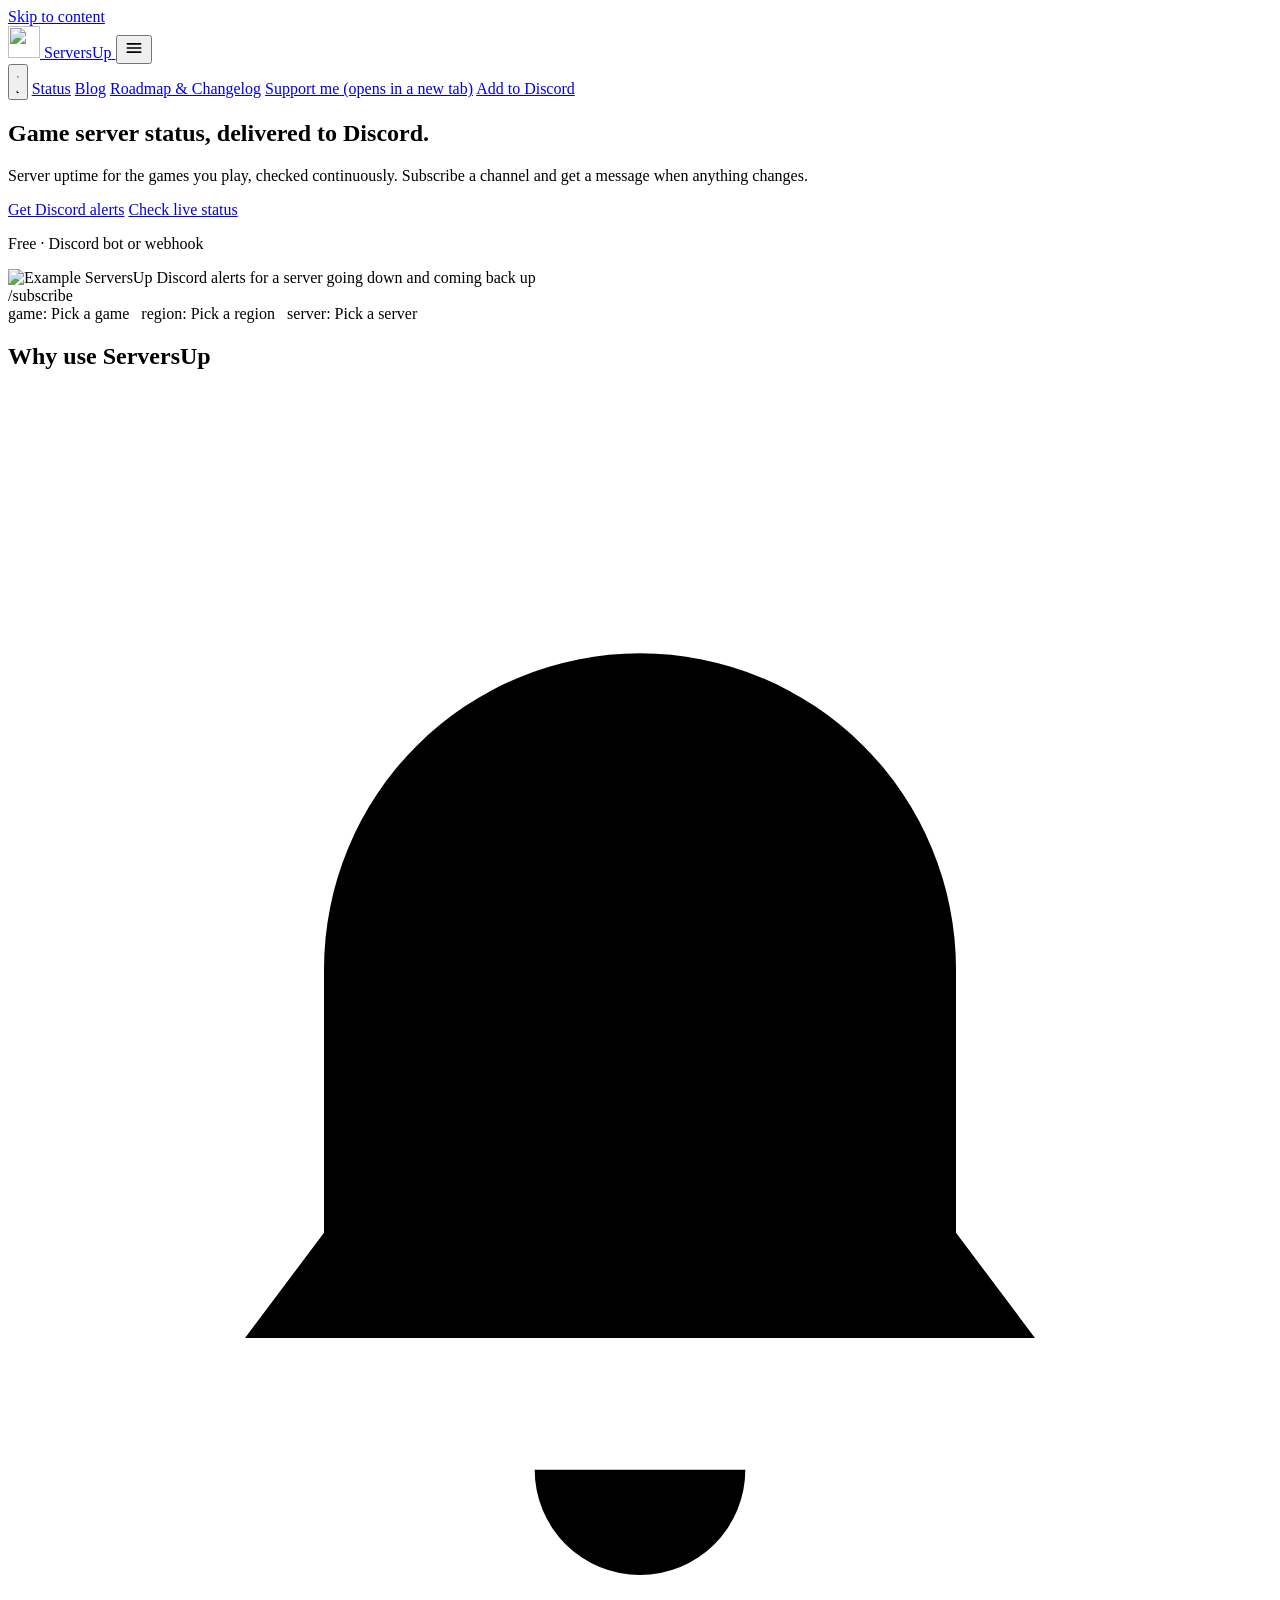
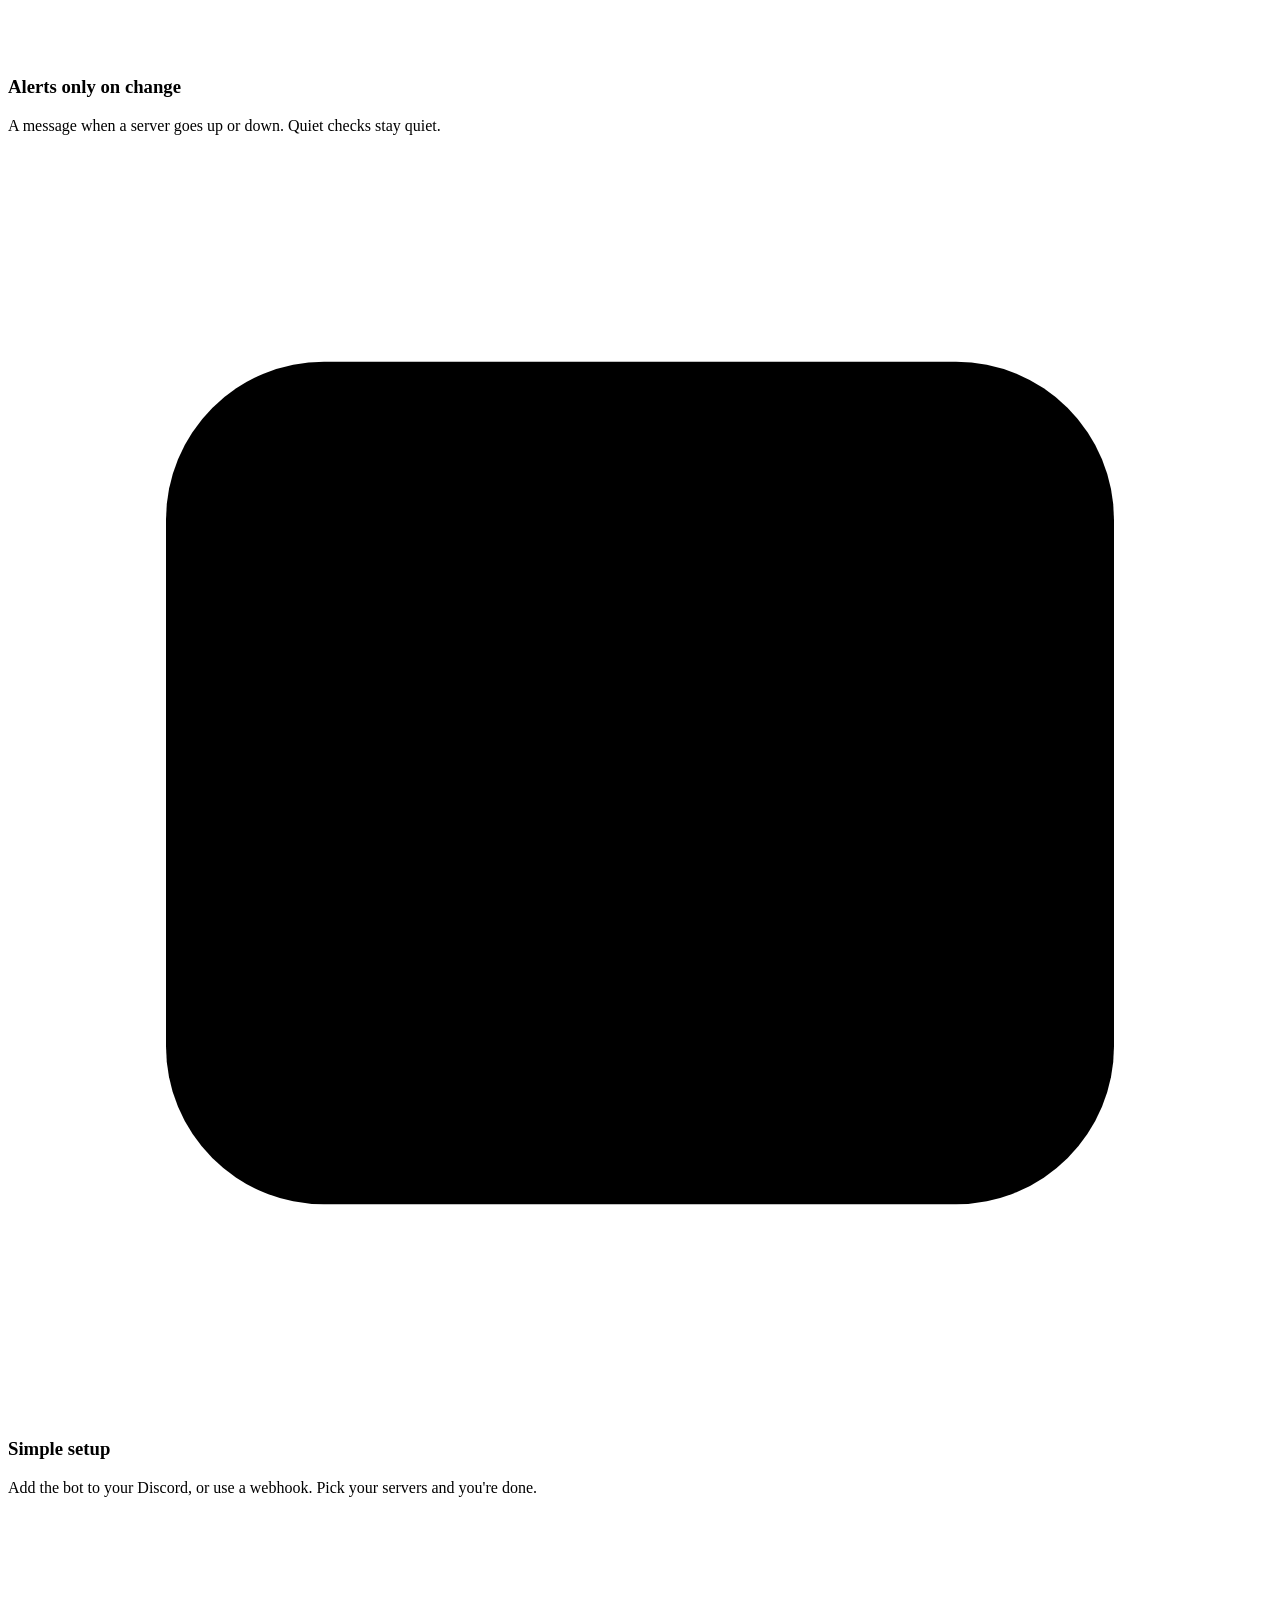
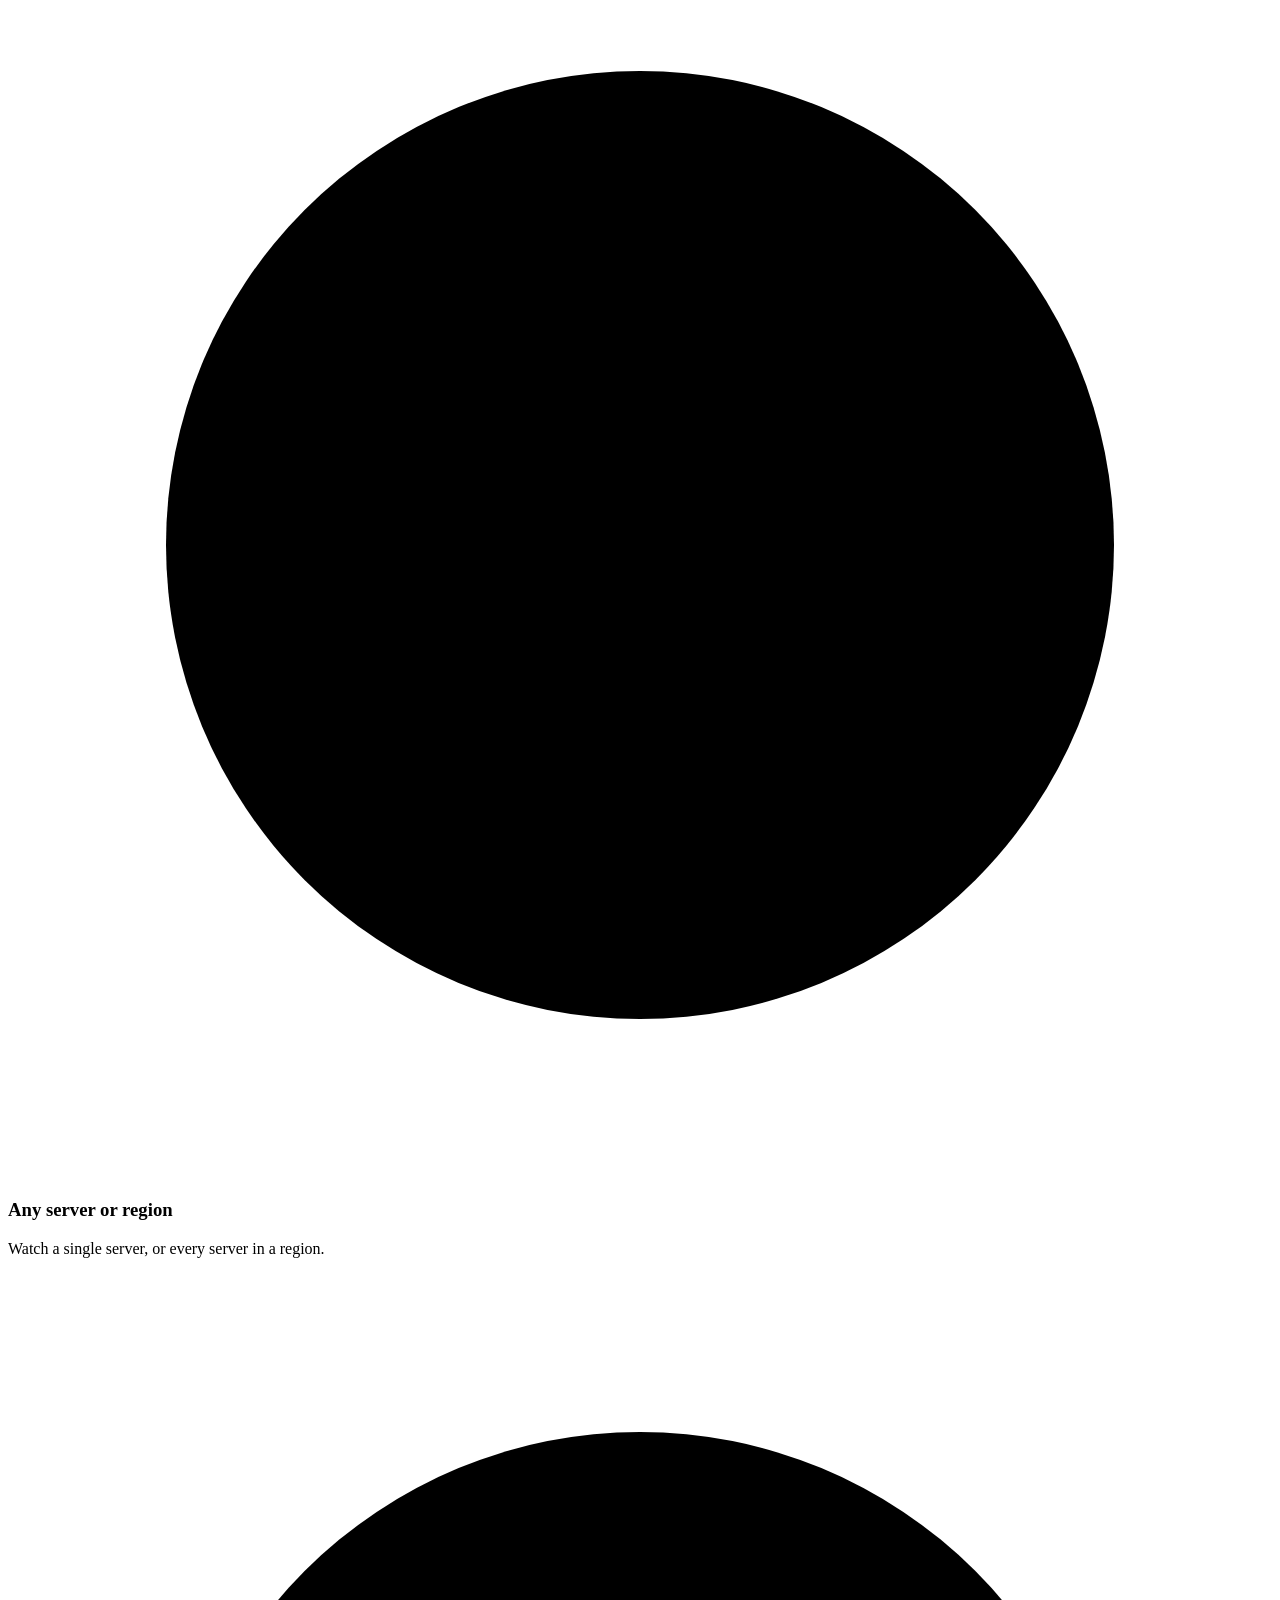
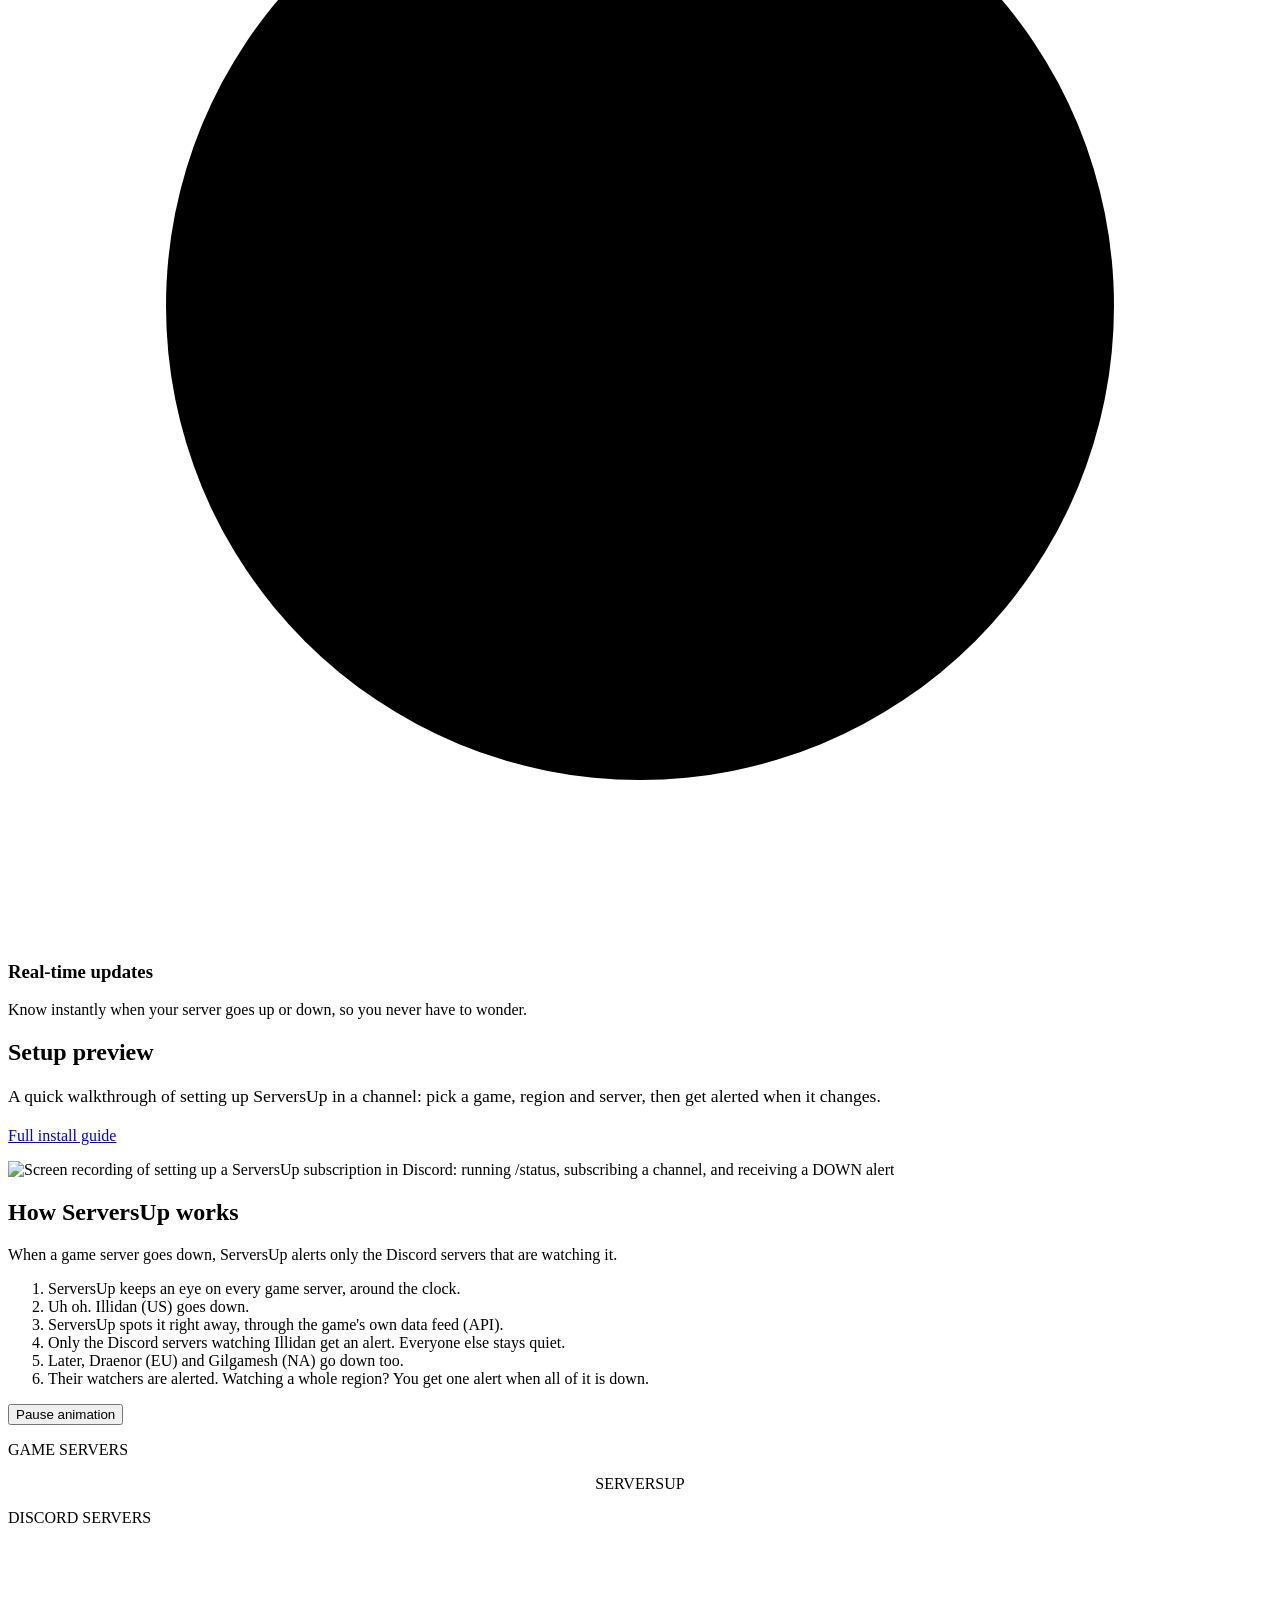
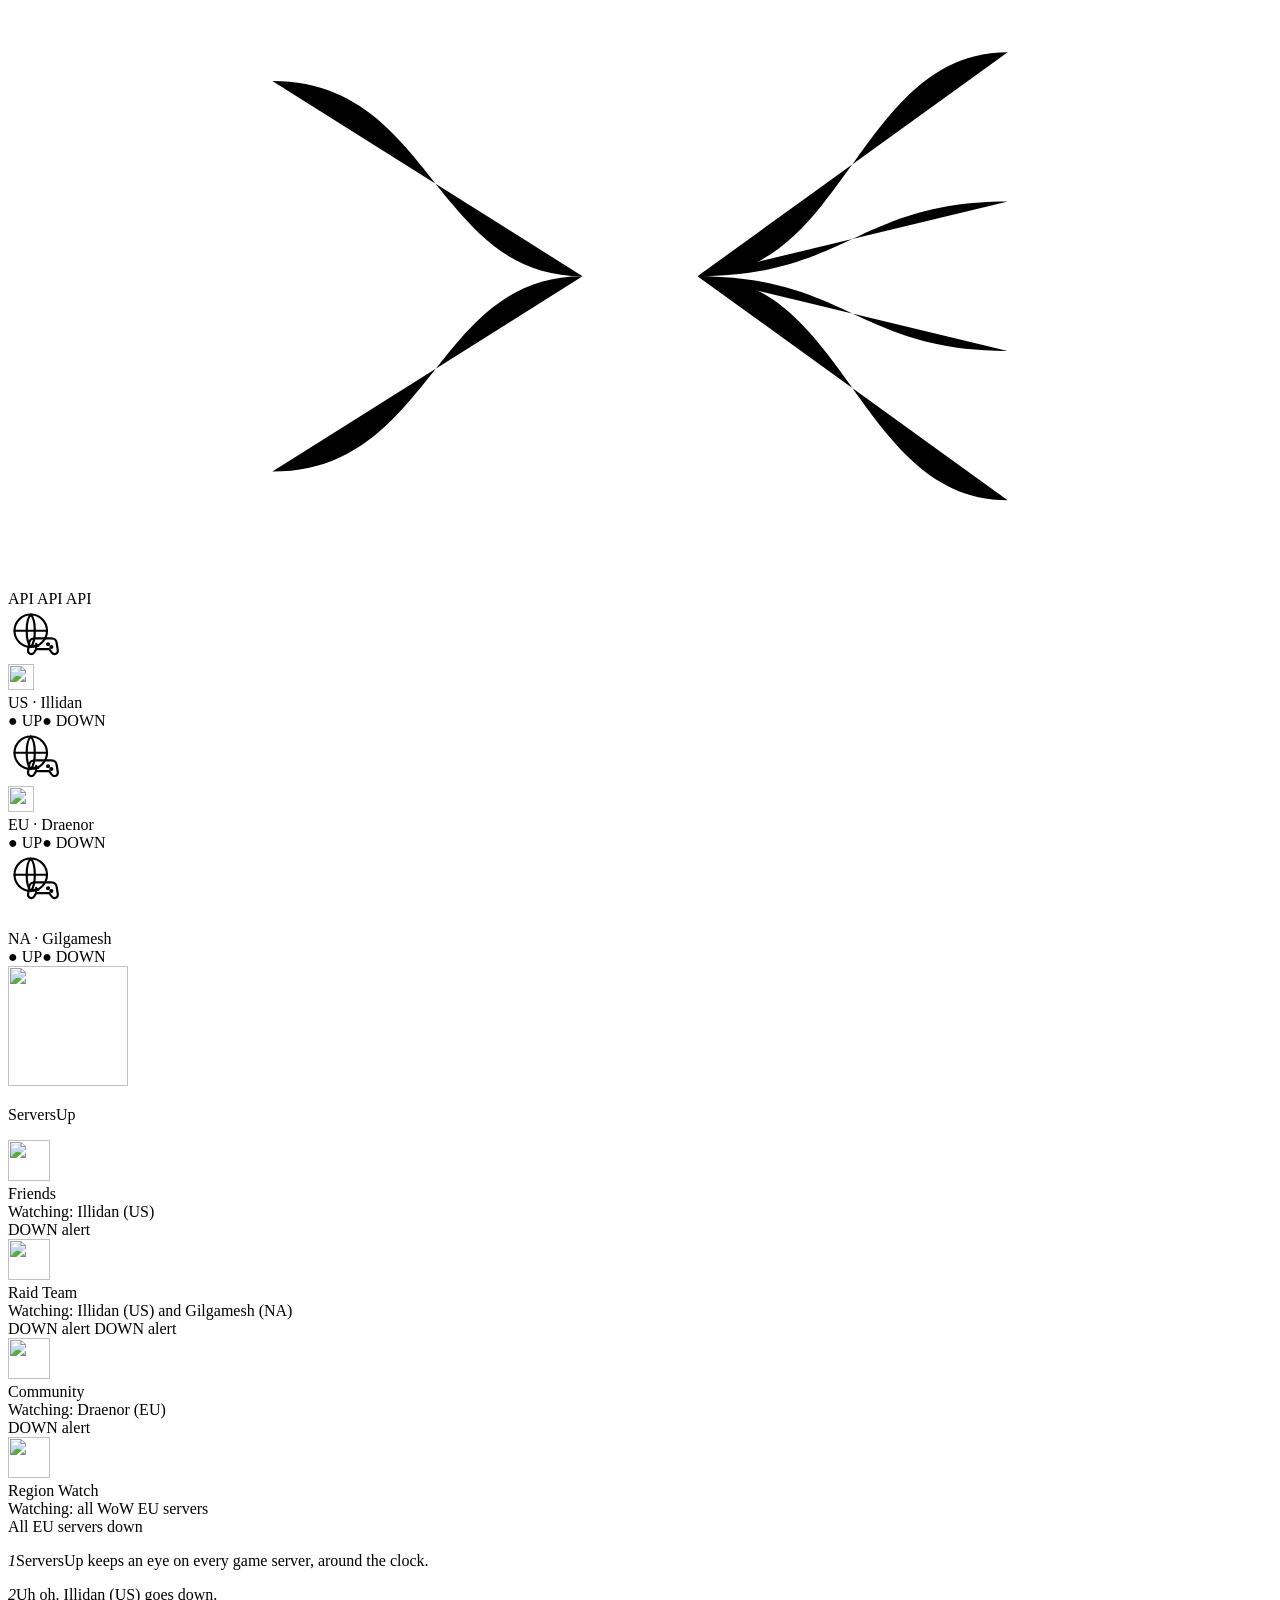
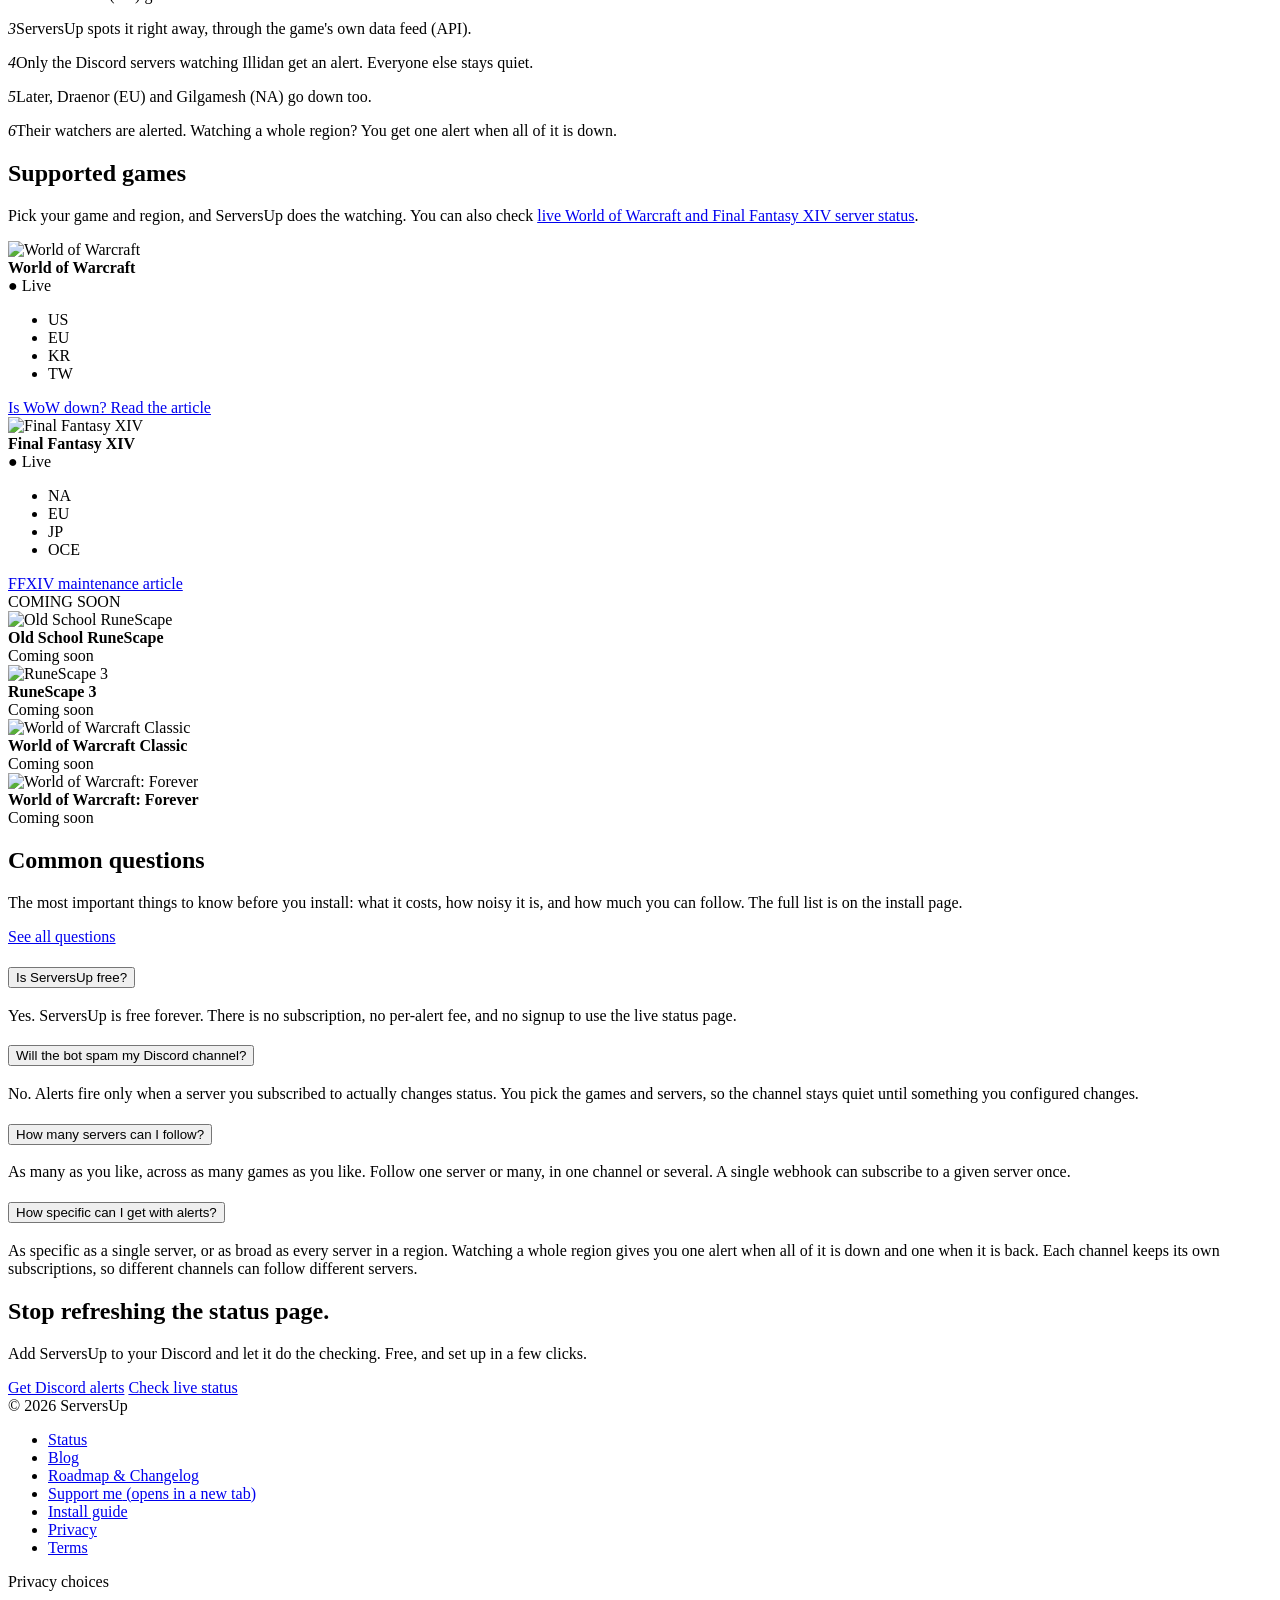
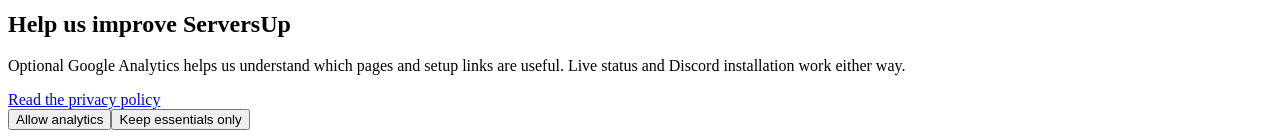
==== commit de85e360: "feat: redesign home page New home page with hero, features, setup preview, animated how-it-works, su" ====
--- a/index.html
+++ b/index.html
@@ -1,33 +1,56 @@
 <!doctype html>
-<html lang="en" class="page-status">
+<html lang="en" data-theme="dark">
   <head>
     <meta charset="utf-8" />
     <meta name="viewport" content="width=device-width, initial-scale=1" />
+    <script>
+      (function () {
+        var t = "dark";
+        try {
+          t = localStorage.getItem("serversup-theme") || t;
+        } catch (e) {}
+        var d = document.documentElement;
+        d.setAttribute("data-theme", t === "light" ? "light" : "dark");
+        d.classList.add("js");
+      })();
+    </script>
     <script src="/analytics.js"></script>
+    <title>Game Server Status Alerts for Discord | ServersUp</title>
     <meta
       name="description"
-      content="Live World of Warcraft and Final Fantasy XIV server status for every supported region and realm."
+      content="ServersUp is a free Discord bot that alerts your channel when a game server goes up or down. Live World of Warcraft and Final Fantasy XIV server status."
     />
     <meta name="google-site-verification" content="3O4IgP7ot535317-PgIAuTH9Vs6JbioPY5-s9xnembQ" />
+    <meta name="theme-color" content="#0e1117" />
     <link rel="canonical" href="https://serversup.app/" />
-    <title>ServersUp | Live Game Server Status</title>
     <meta property="og:type" content="website" />
-    <meta property="og:title" content="ServersUp | Live Game Server Status" />
+    <meta property="og:site_name" content="ServersUp" />
+    <meta property="og:title" content="Game Server Status Alerts for Discord | ServersUp" />
     <meta
       property="og:description"
-      content="Live World of Warcraft and Final Fantasy XIV server status for every supported region and realm."
+      content="A free Discord bot that alerts your channel when a game server goes up or down. Live World of Warcraft and Final Fantasy XIV server status."
     />
     <meta property="og:url" content="https://serversup.app/" />
     <meta property="og:image" content="https://serversup.app/assets/serversup-logo.png" />
+    <meta property="og:image:width" content="1024" />
+    <meta property="og:image:height" content="1024" />
+    <meta property="og:image:alt" content="ServersUp logo" />
     <meta name="twitter:card" content="summary" />
-    <meta name="twitter:title" content="ServersUp | Live Game Server Status" />
+    <meta name="twitter:title" content="Game Server Status Alerts for Discord | ServersUp" />
     <meta
       name="twitter:description"
-      content="Live World of Warcraft and Final Fantasy XIV server status for every supported region and realm."
+      content="A free Discord bot that alerts your channel when a game server goes up or down. Live World of Warcraft and Final Fantasy XIV server status."
     />
     <meta name="twitter:image" content="https://serversup.app/assets/serversup-logo.png" />
-    <link rel="icon" href="/assets/serversup-logo.png" type="image/png" />
-    <link rel="stylesheet" href="/styles.css" />
+    <link rel="icon" href="/assets/favicon-32.png" type="image/png" sizes="32x32" />
+    <link rel="apple-touch-icon" href="/assets/apple-touch-icon.png" />
+    <link rel="preconnect" href="https://fonts.googleapis.com" />
+    <link rel="preconnect" href="https://fonts.gstatic.com" crossorigin />
+    <link
+      href="https://fonts.googleapis.com/css2?family=Hanken+Grotesk:wght@400;500;600;700&display=swap"
+      rel="stylesheet"
+    />
+    <link rel="stylesheet" href="/css/site.css" />
     <script type="application/ld+json">
     {
       "@context": "https://schema.org",
@@ -52,190 +75,398 @@
           "@id": "https://serversup.app/#website",
           "name": "ServersUp",
           "url": "https://serversup.app/",
-          "description": "Live World of Warcraft and Final Fantasy XIV server status, plus free Discord alerts when a realm you watch changes.",
+          "description": "Live World of Warcraft and Final Fantasy XIV server status, plus free Discord alerts when a server you watch goes up or down.",
           "publisher": { "@id": "https://serversup.app/#organization" }
+        },
+        {
+          "@type": "SoftwareApplication",
+          "@id": "https://serversup.app/#software",
+          "name": "ServersUp",
+          "image": "https://serversup.app/assets/serversup-logo.png",
+          "applicationCategory": "UtilitiesApplication",
+          "operatingSystem": "Discord",
+          "url": "https://serversup.app/install/",
+          "description": "A Discord bot that posts an alert in your channel when a game server goes up or down.",
+          "offers": { "@type": "Offer", "price": "0", "priceCurrency": "USD" },
+          "publisher": { "@id": "https://serversup.app/#organization" }
+        },
+        {
+          "@type": "FAQPage",
+          "mainEntity": [
+            {
+              "@type": "Question",
+              "name": "Is ServersUp free?",
+              "acceptedAnswer": {
+                "@type": "Answer",
+                "text": "Yes. ServersUp is free forever. There is no subscription, no per-alert fee, and no signup to use the live status page."
+              }
+            },
+            {
+              "@type": "Question",
+              "name": "Will the bot spam my Discord channel?",
+              "acceptedAnswer": {
+                "@type": "Answer",
+                "text": "No. Alerts fire only when a server you subscribed to actually changes status. You pick the games and servers, so the channel stays quiet until something you configured changes."
+              }
+            },
+            {
+              "@type": "Question",
+              "name": "How many servers can I follow?",
+              "acceptedAnswer": {
+                "@type": "Answer",
+                "text": "As many as you like, across as many games as you like. Follow one server or many, in one channel or several. A single webhook can subscribe to a given server once."
+              }
+            },
+            {
+              "@type": "Question",
+              "name": "How specific can I get with alerts?",
+              "acceptedAnswer": {
+                "@type": "Answer",
+                "text": "As specific as a single server, or as broad as every server in a region. Watching a whole region gives you one alert when all of it is down and one when it is back. Each channel keeps its own subscriptions, so different channels can follow different servers."
+              }
+            }
+          ]
         }
       ]
     }
     </script>
+    <script src="/js/site.js" defer></script>
   </head>
   <body>
-    <a class="skip-link" href="#status">Skip to status</a>
+    <a class="skip-link" href="#main">Skip to content</a>
 
     <header class="site-header">
-      <nav class="nav" aria-label="Primary">
-        <a class="brand" href="/">
-          <img src="/assets/serversup-logo.png" alt="" width="24" height="24" decoding="async" />
-          <span>ServersUp</span>
-        </a>
-        <div class="nav-links">
-          <a class="nav-link is-current" href="/" aria-current="page">Status</a>
-          <a class="nav-link" href="/blog/">Blog</a>
-          <a class="btn-cta btn-cta--sm" href="/install/">Get Discord alerts</a>
-        </div>
-      </nav>
+      <div class="wrap">
+        <nav class="nav" aria-label="Primary">
+          <a class="brand" href="/">
+            <span class="brand__mark"><img src="/assets/serversup-logo-128.png" alt="" width="32" height="32" decoding="async" /></span>
+            <span>ServersUp</span>
+          </a>
+          <button class="nav-toggle" type="button" aria-expanded="false" aria-controls="nav-links" aria-label="Menu">
+            <svg width="20" height="20" viewBox="0 0 24 24" fill="none" stroke="currentColor" stroke-width="2" stroke-linecap="round" aria-hidden="true"><path d="M4 7h16M4 12h16M4 17h16" /></svg>
+          </button>
+          <div class="nav-links" id="nav-links">
+            <button class="theme-toggle" id="theme-toggle" type="button" aria-label="Dark mode" aria-pressed="true">
+              <span class="theme-toggle__track">
+                <span class="theme-toggle__knob"></span>
+                <svg class="icon-sun" viewBox="0 0 24 24" aria-hidden="true"><circle cx="12" cy="12" r="4" /><path d="M12 2v2M12 20v2M4.9 4.9l1.4 1.4M17.7 17.7l1.4 1.4M2 12h2M20 12h2M4.9 19.1l1.4-1.4M17.7 6.3l1.4-1.4" /></svg>
+                <svg class="icon-moon" viewBox="0 0 24 24" aria-hidden="true"><path d="M20 14.5A8.5 8.5 0 019.5 4 8.5 8.5 0 1020 14.5z" /></svg>
+              </span>
+            </button>
+            <a class="nav-link" href="/server-status/">Status</a>
+            <a class="nav-link" href="/blog/">Blog</a>
+            <a class="nav-link" href="/changelog/">Roadmap &amp; Changelog</a>
+            <a class="nav-link" href="https://ko-fi.com/R6R71Z1SRN" target="_blank" rel="noopener">Support me<span class="sr-only"> (opens in a new tab)</span></a>
+            <a class="btn btn-cta btn--sm" href="/install/">Add to Discord</a>
+          </div>
+        </nav>
+      </div>
     </header>
 
-    <main class="status-page" id="status">
-      <header class="status-hero">
-        <img
-          class="status-hero__logo"
-          src="/assets/serversup-logo.png"
-          alt=""
-          width="88"
-          height="88"
-          decoding="async"
-        />
-        <p class="status-hero__brand">ServersUp</p>
-        <h1 class="status-hero__title">Live Game Server Status</h1>
-        <p class="status-hero__lede">
-          Check World of Warcraft and Final Fantasy XIV realms without refreshing official pages.
-        </p>
-        <ul class="status-hero__points" aria-label="How this page works">
-          <li>Status is polled in the background for every listed realm</li>
-          <li>This page shows the latest published snapshot for the game and region you pick</li>
-          <li>Want channel alerts? Use <strong>Get Discord alerts</strong> at the top right</li>
+    <main id="main">
+      <section class="wrap hero" aria-labelledby="hero-title">
+        <div class="hero__copy">
+          <h1 class="h1" id="hero-title">Game server status, delivered to Discord.</h1>
+          <p class="lede">
+            Server uptime for the games you play, checked continuously. Subscribe a channel and get a message when
+            anything changes.
+          </p>
+          <div class="hero__actions">
+            <a class="btn btn-cta btn--lg" href="/install/">Get Discord alerts</a>
+            <a class="btn btn--outline btn--lg" href="/server-status/">Check live status</a>
+          </div>
+          <p class="hero__note" style="margin-top: 1rem">Free · Discord bot or webhook</p>
+        </div>
+        <div class="hero__media">
+          <div class="frame">
+            <img
+              src="/assets/discord-alert-example.png"
+              alt="Example ServersUp Discord alerts for a server going down and coming back up"
+              width="1280"
+              height="308"
+              decoding="async"
+            />
+          </div>
+          <div class="codeblock" role="group" aria-label="Example subscribe command">
+            <div class="codeblock__cmd">/subscribe</div>
+            <div>
+              game: <span class="codeblock__val">Pick a game</span> &nbsp; region:
+              <span class="codeblock__val">Pick a region</span> &nbsp; server:
+              <span class="codeblock__val">Pick a server</span>
+            </div>
+          </div>
+        </div>
+      </section>
+
+      <div class="band">
+        <div class="wrap">
+          <h2 class="sr-only">Why use ServersUp</h2>
+          <ul class="features" style="list-style: none; padding-inline: 0">
+            <li>
+              <span class="features__icon"><svg viewBox="0 0 24 24" aria-hidden="true"><path d="M6 16V11a6 6 0 0112 0v5l1.5 2h-15zM10 20.5a2 2 0 004 0" /></svg></span>
+              <h3 class="h3">Alerts only on change</h3>
+              <p>A message when a server goes up or down. Quiet checks stay quiet.</p>
+            </li>
+            <li>
+              <span class="features__icon"><svg viewBox="0 0 24 24" aria-hidden="true"><rect x="3" y="4" width="18" height="16" rx="3" /><path d="M7.5 10l3 2.5-3 2.5M13 15.5h3.5" /></svg></span>
+              <h3 class="h3">Simple setup</h3>
+              <p>Add the bot to your Discord, or use a webhook. Pick your servers and you're done.</p>
+            </li>
+            <li>
+              <span class="features__icon"><svg viewBox="0 0 24 24" aria-hidden="true"><circle cx="12" cy="12" r="9" /><path d="M3 12h18M12 3c2.8 3 2.8 15 0 18M12 3c-2.8 3-2.8 15 0 18" /></svg></span>
+              <h3 class="h3">Any server or region</h3>
+              <p>Watch a single server, or every server in a region.</p>
+            </li>
+            <li>
+              <span class="features__icon"><svg viewBox="0 0 24 24" aria-hidden="true"><circle cx="12" cy="12" r="9" /><path d="M12 7v5l3 2" /></svg></span>
+              <h3 class="h3">Real-time updates</h3>
+              <p>Know instantly when your server goes up or down, so you never have to wonder.</p>
+            </li>
+          </ul>
+        </div>
+      </div>
+
+      <section class="wrap section" aria-labelledby="setup-title">
+        <div class="split">
+          <div class="split__copy">
+            <h2 class="h2" id="setup-title">Setup preview</h2>
+            <p class="lede" style="margin-top: 1rem; font-size: 1.1rem">
+              A quick walkthrough of setting up ServersUp in a channel: pick a game, region and server, then get alerted
+              when it changes.
+            </p>
+            <p style="margin-top: 1.25rem"><a class="text-link" href="/install/">Full install guide</a></p>
+          </div>
+          <div class="split__media">
+            <div class="frame frame--shadow">
+              <img
+                src="/assets/setup-preview.gif"
+                alt="Screen recording of setting up a ServersUp subscription in Discord: running /status, subscribing a channel, and receiving a DOWN alert"
+                width="1000"
+                height="621"
+                loading="lazy"
+                decoding="async"
+              />
+            </div>
+          </div>
+        </div>
+      </section>
+
+      <section class="wrap section" aria-labelledby="hiw-title">
+        <div class="section-head">
+          <h2 class="h2" id="hiw-title">How ServersUp works</h2>
+          <p>When a game server goes down, ServersUp alerts only the Discord servers that are watching it.</p>
+        </div>
+
+        <ol class="hiw-list">
+          <li>ServersUp keeps an eye on every game server, around the clock.</li>
+          <li>Uh oh. Illidan (US) goes down.</li>
+          <li>ServersUp spots it right away, through the game's own data feed (API).</li>
+          <li>Only the Discord servers watching Illidan get an alert. Everyone else stays quiet.</li>
+          <li>Later, Draenor (EU) and Gilgamesh (NA) go down too.</li>
+          <li>Their watchers are alerted. Watching a whole region? You get one alert when all of it is down.</li>
+        </ol>
+
+        <div class="hiw-stage-wrap">
+          <div class="hiw-controls">
+            <button class="hiw-pause" type="button" aria-pressed="false">Pause animation</button>
+          </div>
+          <div class="hiw-visual" aria-hidden="true">
+          <div class="hiw-stage">
+            <p class="hiw-hd" style="left: 0">GAME SERVERS</p>
+            <p class="hiw-hd" style="left: 435px; text-align: center">SERVERSUP</p>
+            <p class="hiw-hd" style="left: 870px">DISCORD SERVERS</p>
+
+            <svg class="hiw-lines" viewBox="0 0 1100 560" focusable="false">
+              <path d="M230 120 C 370 120 370 290 500 290" />
+              <path d="M230 290 L 500 290" />
+              <path d="M230 460 C 370 460 370 290 500 290" />
+              <path d="M600 290 C 730 290 740 95 870 95" />
+              <path d="M600 290 C 730 290 740 225 870 225" />
+              <path d="M600 290 C 730 290 740 355 870 355" />
+              <path d="M600 290 C 730 290 740 485 870 485" />
+            </svg>
+
+            <span class="hiw-api" style="left: 347px; top: 194px">API</span>
+            <span class="hiw-api" style="left: 343px; top: 279px">API</span>
+            <span class="hiw-api" style="left: 347px; top: 364px">API</span>
+
+            <div class="hiw-card hiw-gs hiw-gs-a" style="left: 0; top: 70px">
+              <svg width="52" height="52" viewBox="0 0 48 48" fill="none" stroke="currentColor" stroke-width="2" stroke-linecap="round" stroke-linejoin="round" focusable="false"><circle cx="21" cy="21" r="15" /><path d="M6 21h30M21 6c5 5 5 25 0 30M21 6c-5 5-5 25 0 30" /><path class="fill-card" d="M24 28h16c3 0 5 2 5 5l1 6c.2 2-1.2 3.5-3 3.5-1.2 0-2-.6-2.7-1.6L38 38H26l-1.8 2.9c-.7 1-1.5 1.6-2.7 1.6-1.8 0-3.2-1.5-3-3.5l1-6c0-3 2-5 5-5z" /><path d="M26 33v4M24 35h4" /><circle cx="37" cy="33.5" r=".9" fill="currentColor" /><circle cx="40" cy="36" r=".9" fill="currentColor" /></svg>
+              <div>
+                <img class="hiw-logo" src="/assets/wow-logo-96.png" alt="" width="26" height="26" />
+                <div class="hiw-nm">US · Illidan</div>
+                <div class="hiw-st"><span class="hiw-up hiw-up-a">● UP</span><span class="hiw-dn hiw-dn-a">● DOWN</span></div>
+              </div>
+            </div>
+            <div class="hiw-card hiw-gs hiw-gs-bc" style="left: 0; top: 240px">
+              <svg width="52" height="52" viewBox="0 0 48 48" fill="none" stroke="currentColor" stroke-width="2" stroke-linecap="round" stroke-linejoin="round" focusable="false"><circle cx="21" cy="21" r="15" /><path d="M6 21h30M21 6c5 5 5 25 0 30M21 6c-5 5-5 25 0 30" /><path class="fill-card" d="M24 28h16c3 0 5 2 5 5l1 6c.2 2-1.2 3.5-3 3.5-1.2 0-2-.6-2.7-1.6L38 38H26l-1.8 2.9c-.7 1-1.5 1.6-2.7 1.6-1.8 0-3.2-1.5-3-3.5l1-6c0-3 2-5 5-5z" /><path d="M26 33v4M24 35h4" /><circle cx="37" cy="33.5" r=".9" fill="currentColor" /><circle cx="40" cy="36" r=".9" fill="currentColor" /></svg>
+              <div>
+                <img class="hiw-logo" src="/assets/wow-logo-96.png" alt="" width="26" height="26" />
+                <div class="hiw-nm">EU · Draenor</div>
+                <div class="hiw-st"><span class="hiw-up hiw-up-bc">● UP</span><span class="hiw-dn hiw-dn-bc">● DOWN</span></div>
+              </div>
+            </div>
+            <div class="hiw-card hiw-gs hiw-gs-bc" style="left: 0; top: 410px">
+              <svg width="52" height="52" viewBox="0 0 48 48" fill="none" stroke="currentColor" stroke-width="2" stroke-linecap="round" stroke-linejoin="round" focusable="false"><circle cx="21" cy="21" r="15" /><path d="M6 21h30M21 6c5 5 5 25 0 30M21 6c-5 5-5 25 0 30" /><path class="fill-card" d="M24 28h16c3 0 5 2 5 5l1 6c.2 2-1.2 3.5-3 3.5-1.2 0-2-.6-2.7-1.6L38 38H26l-1.8 2.9c-.7 1-1.5 1.6-2.7 1.6-1.8 0-3.2-1.5-3-3.5l1-6c0-3 2-5 5-5z" /><path d="M26 33v4M24 35h4" /><circle cx="37" cy="33.5" r=".9" fill="currentColor" /><circle cx="40" cy="36" r=".9" fill="currentColor" /></svg>
+              <div>
+                <span class="hiw-chip"><img src="/assets/ffxiv-logo-small-transparent.png" alt="" width="54" height="15" /></span>
+                <div class="hiw-nm" style="margin-top: 3px">NA · Gilgamesh</div>
+                <div class="hiw-st"><span class="hiw-up hiw-up-bc">● UP</span><span class="hiw-dn hiw-dn-bc">● DOWN</span></div>
+              </div>
+            </div>
+
+            <div class="hiw-ring"></div>
+            <div class="hiw-hub"><img src="/assets/serversup-logo-128.png" alt="" width="120" height="120" /></div>
+            <p class="hiw-hubname">ServersUp</p>
+
+            <div class="hiw-card hiw-dc hiw-dim2" style="left: 870px; top: 50px">
+              <img src="/assets/discord-logo.png" alt="" width="42" height="41" />
+              <div><div class="hiw-nm">Friends</div><div class="hiw-sub">Watching: Illidan (US)</div></div>
+              <span class="hiw-bd" style="animation-delay: 11.4s">DOWN alert</span>
+            </div>
+            <div class="hiw-card hiw-dc" style="left: 870px; top: 180px">
+              <img src="/assets/discord-logo.png" alt="" width="42" height="41" />
+              <div><div class="hiw-nm">Raid Team</div><div class="hiw-sub">Watching: Illidan (US) and Gilgamesh (NA)</div></div>
+              <span class="hiw-bd" style="animation-delay: 11.4s">DOWN alert</span>
+              <span class="hiw-bd" style="animation-delay: 20s">DOWN alert</span>
+            </div>
+            <div class="hiw-card hiw-dc hiw-dim1" style="left: 870px; top: 310px">
+              <img src="/assets/discord-logo.png" alt="" width="42" height="41" />
+              <div><div class="hiw-nm">Community</div><div class="hiw-sub">Watching: Draenor (EU)</div></div>
+              <span class="hiw-bd" style="animation-delay: 20s">DOWN alert</span>
+            </div>
+            <div class="hiw-card hiw-dc hiw-dim1" style="left: 870px; top: 440px">
+              <img src="/assets/discord-logo.png" alt="" width="42" height="41" />
+              <div><div class="hiw-nm">Region Watch</div><div class="hiw-sub">Watching: all WoW EU servers</div></div>
+              <span class="hiw-bd" style="animation-delay: 20s">All EU servers down</span>
+            </div>
+
+            <span class="hiw-pk hiw-pk--bad hiw-pA"></span>
+            <span class="hiw-pk hiw-pk--bad hiw-pB"></span>
+            <span class="hiw-pk hiw-pk--bad hiw-pC"></span>
+            <span class="hiw-pk hiw-pk--out hiw-pF"></span>
+            <span class="hiw-pk hiw-pk--out hiw-pR"></span>
+            <span class="hiw-pk hiw-pk--out hiw-pR2"></span>
+            <span class="hiw-pk hiw-pk--out hiw-pM"></span>
+            <span class="hiw-pk hiw-pk--out hiw-pL"></span>
+          </div>
+
+          <div class="hiw-caps">
+            <p class="hiw-cap hiw-c1"><i>1</i><span>ServersUp keeps an eye on every game server, around the clock.</span></p>
+            <p class="hiw-cap hiw-c2"><i>2</i><span>Uh oh. Illidan (US) goes down.</span></p>
+            <p class="hiw-cap hiw-c3"><i>3</i><span>ServersUp spots it right away, through the game's own data feed (API).</span></p>
+            <p class="hiw-cap hiw-c4"><i>4</i><span>Only the Discord servers watching Illidan get an alert. Everyone else stays quiet.</span></p>
+            <p class="hiw-cap hiw-c5"><i>5</i><span>Later, Draenor (EU) and Gilgamesh (NA) go down too.</span></p>
+            <p class="hiw-cap hiw-c6"><i>6</i><span>Their watchers are alerted. Watching a whole region? You get one alert when all of it is down.</span></p>
+          </div>
+          </div>
+        </div>
+      </section>
+
+      <section class="wrap section" aria-labelledby="games-title">
+        <div class="section-head">
+          <h2 class="h2" id="games-title">Supported games</h2>
+          <p>
+            Pick your game and region, and ServersUp does the watching. You can also check
+            <a class="text-link" href="/server-status/">live World of Warcraft and Final Fantasy XIV server status</a>.
+          </p>
+        </div>
+
+        <div class="games">
+          <div class="games__row games__row--live">
+            <div class="games__logo"><img src="/assets/wow-logo-96.png" alt="World of Warcraft" width="48" height="48" loading="lazy" /></div>
+            <div class="games__name"><strong>World of Warcraft</strong><div class="games__status"><span aria-hidden="true">●</span> Live</div></div>
+            <ul class="games__regions" aria-label="World of Warcraft regions"><li>US</li><li>EU</li><li>KR</li><li>TW</li></ul>
+            <a class="games__link" href="/blog/is-wow-down/">Is WoW down? Read the article</a>
+          </div>
+          <div class="games__row games__row--live">
+            <div class="games__logo"><span class="chip"><img src="/assets/ffxiv-logo-small-transparent.png" alt="Final Fantasy XIV" width="72" height="20" loading="lazy" /></span></div>
+            <div class="games__name"><strong>Final Fantasy XIV</strong><div class="games__status"><span aria-hidden="true">●</span> Live</div></div>
+            <ul class="games__regions" aria-label="Final Fantasy XIV regions"><li>NA</li><li>EU</li><li>JP</li><li>OCE</li></ul>
+            <a class="games__link" href="/blog/ffxiv-maintenance/">FFXIV maintenance article</a>
+          </div>
+          <div class="games__label">COMING SOON</div>
+          <div class="games__row games__row--soon">
+            <div class="games__logo"><img src="/assets/game-osrs.png" alt="Old School RuneScape" width="48" height="48" loading="lazy" /></div>
+            <div class="games__name"><strong>Old School RuneScape</strong></div>
+            <span class="games__soon">Coming soon</span>
+          </div>
+          <div class="games__row games__row--soon">
+            <div class="games__logo"><img src="/assets/game-rs3.png" alt="RuneScape 3" width="48" height="48" loading="lazy" /></div>
+            <div class="games__name"><strong>RuneScape 3</strong></div>
+            <span class="games__soon">Coming soon</span>
+          </div>
+          <div class="games__row games__row--soon">
+            <div class="games__logo"><img class="is-wide" src="/assets/game-wow-classic.png" alt="World of Warcraft Classic" width="84" height="36" loading="lazy" /></div>
+            <div class="games__name"><strong>World of Warcraft Classic</strong></div>
+            <span class="games__soon">Coming soon</span>
+          </div>
+          <div class="games__row games__row--soon">
+            <div class="games__logo"><img src="/assets/game-wow-forever.png" alt="World of Warcraft: Forever" width="48" height="48" loading="lazy" /></div>
+            <div class="games__name"><strong>World of Warcraft: Forever</strong></div>
+            <span class="games__soon">Coming soon</span>
+          </div>
+        </div>
+      </section>
+
+      <section class="wrap section" aria-labelledby="faq-title">
+        <div class="faq-section">
+          <div class="faq-section__intro">
+            <h2 class="h2" id="faq-title">Common questions</h2>
+            <p>
+              The most important things to know before you install: what it costs, how noisy it is, and how much you
+              can follow. The full list is on the install page.
+            </p>
+            <a class="btn btn-cta btn--lg" href="/install/#faq">See all questions</a>
+          </div>
+          <div class="faq">
+            <div class="faq-item is-open">
+              <h3><button class="faq-q" type="button" aria-expanded="true" aria-controls="faq-a1" id="faq-q1"><span>Is ServersUp free?</span><span class="faq-icon" aria-hidden="true"></span></button></h3>
+              <div class="faq-panel" id="faq-a1"><div><p>Yes. ServersUp is free forever. There is no subscription, no per-alert fee, and no signup to use the live status page.</p></div></div>
+            </div>
+            <div class="faq-item">
+              <h3><button class="faq-q" type="button" aria-expanded="false" aria-controls="faq-a2" id="faq-q2"><span>Will the bot spam my Discord channel?</span><span class="faq-icon" aria-hidden="true"></span></button></h3>
+              <div class="faq-panel" id="faq-a2"><div><p>No. Alerts fire only when a server you subscribed to actually changes status. You pick the games and servers, so the channel stays quiet until something you configured changes.</p></div></div>
+            </div>
+            <div class="faq-item">
+              <h3><button class="faq-q" type="button" aria-expanded="false" aria-controls="faq-a3" id="faq-q3"><span>How many servers can I follow?</span><span class="faq-icon" aria-hidden="true"></span></button></h3>
+              <div class="faq-panel" id="faq-a3"><div><p>As many as you like, across as many games as you like. Follow one server or many, in one channel or several. A single webhook can subscribe to a given server once.</p></div></div>
+            </div>
+            <div class="faq-item">
+              <h3><button class="faq-q" type="button" aria-expanded="false" aria-controls="faq-a4" id="faq-q4"><span>How specific can I get with alerts?</span><span class="faq-icon" aria-hidden="true"></span></button></h3>
+              <div class="faq-panel" id="faq-a4"><div><p>As specific as a single server, or as broad as every server in a region. Watching a whole region gives you one alert when all of it is down and one when it is back. Each channel keeps its own subscriptions, so different channels can follow different servers.</p></div></div>
+            </div>
+          </div>
+        </div>
+      </section>
+
+      <section class="cta" aria-labelledby="cta-title">
+        <div class="wrap cta__inner">
+          <div class="cta__copy">
+            <h2 class="h2" id="cta-title">Stop refreshing the status page.</h2>
+            <p>Add ServersUp to your Discord and let it do the checking. Free, and set up in a few clicks.</p>
+          </div>
+          <div class="cta__actions">
+            <a class="btn btn-cta btn--lg" href="/install/">Get Discord alerts</a>
+            <a class="btn btn--outline btn--lg" href="/server-status/">Check live status</a>
+          </div>
+        </div>
+      </section>
+    </main>
+
+    <footer class="site-footer">
+      <div class="wrap site-footer__inner">
+        <span>&copy; <span id="year">2026</span> ServersUp</span>
+        <ul class="site-footer__links">
+          <li><a href="/server-status/">Status</a></li>
+          <li><a href="/blog/">Blog</a></li>
+          <li><a href="/changelog/">Roadmap &amp; Changelog</a></li>
+          <li><a href="https://ko-fi.com/R6R71Z1SRN" target="_blank" rel="noopener">Support me<span class="sr-only"> (opens in a new tab)</span></a></li>
+          <li><a href="/install/">Install guide</a></li>
+          <li><a href="/privacy/">Privacy</a></li>
+          <li><a href="/terms/">Terms</a></li>
         </ul>
-      </header>
-
-      <noscript>
-        <p class="status-seo-fallback">
-          ServersUp shows live game server status for World of Warcraft and Final Fantasy XIV across supported
-          regions. Enable JavaScript to browse the interactive board, or
-          <a href="/install/">Get Discord alerts</a> when a realm you watch goes up or down. See the
-          <a href="/privacy/">privacy policy</a> and <a href="/terms/">terms of service</a>.
-        </p>
-      </noscript>
-
-      <p class="status-seo-fallback">
-        Live board for <strong>World of Warcraft</strong> and <strong>Final Fantasy XIV</strong> realms. Pick a
-        game and region below to load the latest status snapshot. Prefer Discord?
-        <a href="/install/">Get Discord alerts</a>. See the <a href="/privacy/">privacy policy</a> and
-        <a href="/terms/">terms of service</a>.
-      </p>
-
-      <div class="status-legend" aria-label="Status legend">
-        <span class="status-legend__item"><span class="server-dot server-dot--up" aria-hidden="true"></span> UP</span>
-        <span class="status-legend__item"><span class="server-dot server-dot--down" aria-hidden="true"></span> DOWN</span>
-        <span class="status-legend__item"><span class="server-dot server-dot--unknown" aria-hidden="true"></span> UNKNOWN</span>
       </div>
-
-      <p class="status-prompt" data-status-sub>Choose a game, then a region.</p>
-
-      <div class="status-pick" data-status-games role="tablist" aria-label="Game">
-        <button
-          type="button"
-          class="status-pick__btn"
-          data-pick-game="wow"
-          role="tab"
-          aria-selected="false"
-          aria-label="World of Warcraft"
-        >
-          <img
-            class="status-pick__logo"
-            src="/assets/wow-logo-small-transparent.png"
-            alt=""
-            width="120"
-            height="48"
-            decoding="async"
-          />
-        </button>
-        <button
-          type="button"
-          class="status-pick__btn"
-          data-pick-game="ffxiv"
-          role="tab"
-          aria-selected="false"
-          aria-label="Final Fantasy XIV"
-        >
-          <img
-            class="status-pick__logo status-pick__logo--wide"
-            src="/assets/ffxiv-logo-small-transparent.png"
-            alt=""
-            width="140"
-            height="48"
-            decoding="async"
-          />
-        </button>
-      </div>
-
-      <div class="status-pick status-pick--regions" data-status-regions hidden role="tablist" aria-label="Region"></div>
-
-      <div class="status-panel" data-status-panel>
-        <div class="status-toolbar">
-          <label class="sr-only" for="status-search">Search servers</label>
-          <input
-            id="status-search"
-            class="status-search"
-            type="search"
-            placeholder="Search servers…"
-            data-status-search
-            autocomplete="off"
-            disabled
-          />
-        </div>
-
-        <div class="server-panel">
-          <div class="status-summary" data-status-foot>
-            <div class="status-totals" data-status-totals aria-live="polite">
-              <span class="stat stat--up">- UP</span>
-              <span class="stat stat--down">- DOWN</span>
-            </div>
-            <div class="status-meta" data-status-meta aria-live="polite">
-              <div class="status-meta__line">
-                <button
-                  type="button"
-                  class="status-meta__label status-meta__label--hint"
-                  data-tip="When this list was last automatically refreshed."
-                  aria-describedby="tip-updated"
-                >
-                  Last Updated At
-                  <span class="status-meta__info" aria-hidden="true">i</span>
-                </button>
-                <span data-meta-updated>-</span>
-                <span class="status-tip" id="tip-updated" role="tooltip">
-                  When this list was last automatically refreshed.
-                </span>
-              </div>
-              <div class="status-meta__line">
-                <button
-                  type="button"
-                  class="status-meta__label status-meta__label--hint"
-                  data-tip="When a server in this list went up or down most recently. Instantly updates when a server does go up or down."
-                  aria-describedby="tip-changed"
-                >
-                  Last Changed At
-                  <span class="status-meta__info" aria-hidden="true">i</span>
-                </button>
-                <span data-meta-changed>-</span>
-                <span class="status-tip" id="tip-changed" role="tooltip">
-                  When a server in this list went up or down most recently. Instantly updates when a server does go up or down.
-                </span>
-              </div>
-            </div>
-          </div>
-
-          <div class="server-grid" data-status-grid aria-live="polite">
-            <div class="server-placeholder" data-status-placeholder>
-              Select a game and region to view servers.
-            </div>
-          </div>
-        </div>
-
-        <p class="status-inline-msg status-inline-msg--error" data-status-error hidden></p>
-        <p class="status-inline-msg" data-status-loading hidden>Loading statuses…</p>
-      </div>
-
-      <div class="status-cta">
-        <a class="btn-cta btn-cta--lg" href="/install/">Get Discord alerts</a>
-        <p class="status-cta__hint">Free forever. Pick your realms. Alerts only when status changes.</p>
-      </div>
-    </main>
-
-    <footer class="site-footer">
-      <p>© <span id="year"></span> ServersUp · <a href="/install/">Get Discord alerts</a> · <a href="/privacy/">Privacy</a> · <a href="/terms/">Terms</a></p>
     </footer>
-
-    <script src="/status.js"></script>
   </body>
 </html>
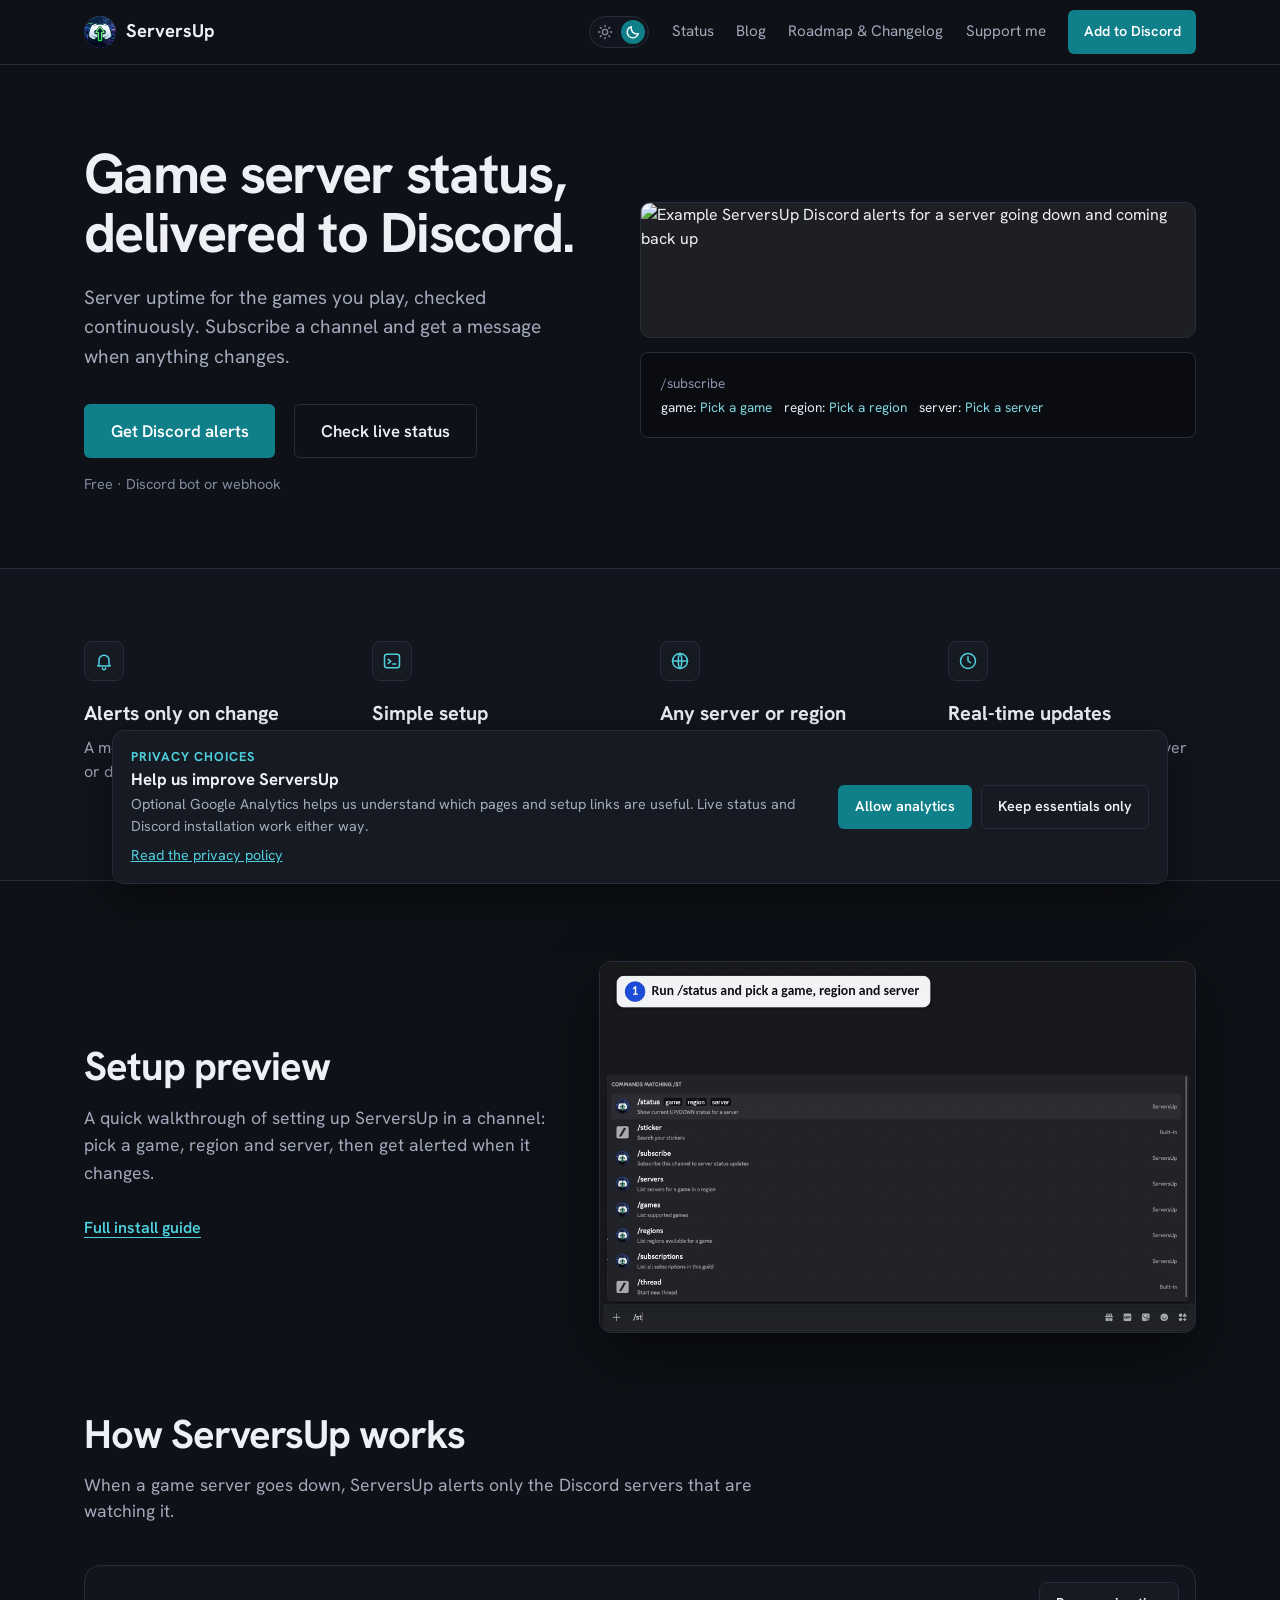
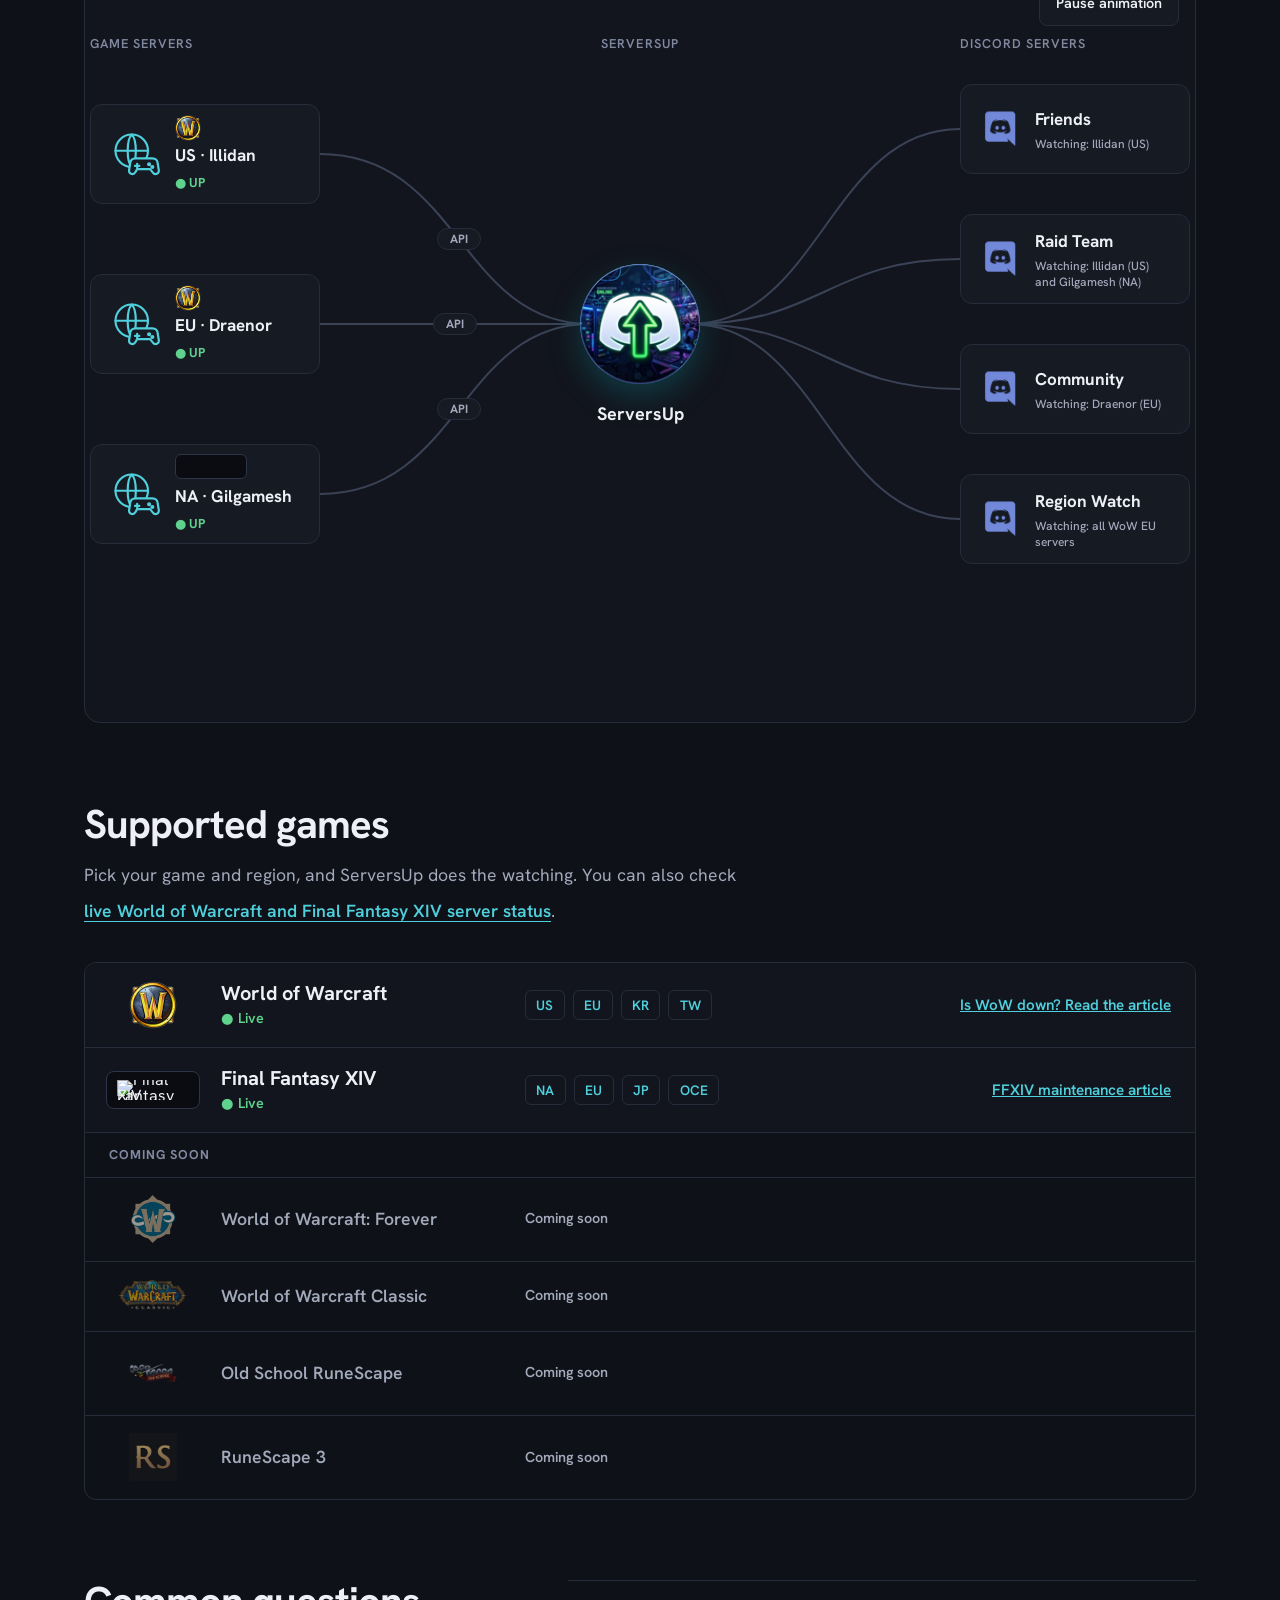
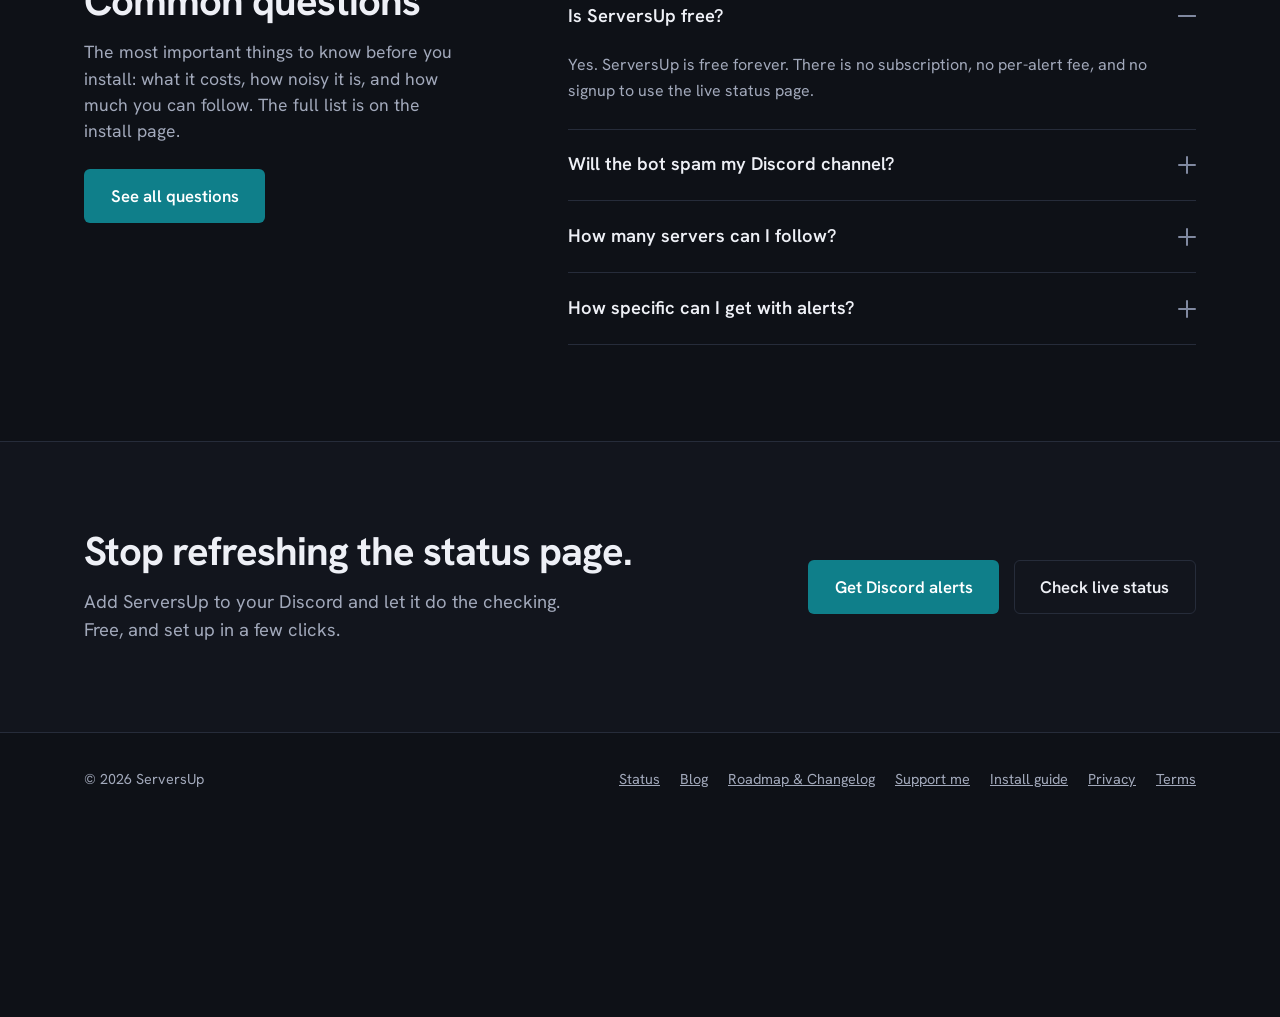
==== commit b1be1170: "feat: put WoW Forever and Classic first on the roadmap and home List World of Warcraft: Forever, Wor" ====
--- a/index.html
+++ b/index.html
@@ -387,13 +387,8 @@
           </div>
           <div class="games__label">COMING SOON</div>
           <div class="games__row games__row--soon">
-            <div class="games__logo"><img src="/assets/game-osrs.png" alt="Old School RuneScape" width="48" height="48" loading="lazy" /></div>
-            <div class="games__name"><strong>Old School RuneScape</strong></div>
-            <span class="games__soon">Coming soon</span>
-          </div>
-          <div class="games__row games__row--soon">
-            <div class="games__logo"><img src="/assets/game-rs3.png" alt="RuneScape 3" width="48" height="48" loading="lazy" /></div>
-            <div class="games__name"><strong>RuneScape 3</strong></div>
+            <div class="games__logo"><img src="/assets/game-wow-forever.png" alt="World of Warcraft: Forever" width="48" height="48" loading="lazy" /></div>
+            <div class="games__name"><strong>World of Warcraft: Forever</strong></div>
             <span class="games__soon">Coming soon</span>
           </div>
           <div class="games__row games__row--soon">
@@ -402,8 +397,13 @@
             <span class="games__soon">Coming soon</span>
           </div>
           <div class="games__row games__row--soon">
-            <div class="games__logo"><img src="/assets/game-wow-forever.png" alt="World of Warcraft: Forever" width="48" height="48" loading="lazy" /></div>
-            <div class="games__name"><strong>World of Warcraft: Forever</strong></div>
+            <div class="games__logo"><img src="/assets/game-osrs.png" alt="Old School RuneScape" width="48" height="48" loading="lazy" /></div>
+            <div class="games__name"><strong>Old School RuneScape</strong></div>
+            <span class="games__soon">Coming soon</span>
+          </div>
+          <div class="games__row games__row--soon">
+            <div class="games__logo"><img src="/assets/game-rs3.png" alt="RuneScape 3" width="48" height="48" loading="lazy" /></div>
+            <div class="games__name"><strong>RuneScape 3</strong></div>
             <span class="games__soon">Coming soon</span>
           </div>
         </div>
--- a/css/site.css
+++ b/css/site.css
@@ -0,0 +1,2873 @@
+/* ServersUp site stylesheet (redesign). Tokens, base, shared components, then per-page sections. */
+
+:root {
+  --brand: #0f7f8a;
+  --brand-hover: #0b6a73;
+  --on-brand: #ffffff;
+  --down-solid: #d92d20;
+  --font-sans: "Hanken Grotesk", ui-sans-serif, system-ui, -apple-system, "Segoe UI", Roboto, sans-serif;
+  --max: 72.5rem;
+  --radius: 0.5rem;
+  --radius-lg: 0.75rem;
+}
+
+:root,
+:root[data-theme="dark"] {
+  color-scheme: dark;
+  --bg: #0e1117;
+  --text: #eef0f6;
+  --muted: #a2a9bb;
+  --dim: #8089a0;
+  --line: #262c3a;
+  --surface: #12151d;
+  --card: #161a23;
+  --dash: #3a4256;
+  --control: #6b7489;
+  --accent: #4fd0dc;
+  --up: #5fd38d;
+  --down: #ff6b5e;
+  --unknown: #e8c35a;
+  --down-bg: #241315;
+  --down-line: #5a2a2e;
+  --code: #0a0c11;
+  --code-line: #262c3a;
+  --shadow: rgba(0, 0, 0, 0.5);
+  --logo-fx: none;
+}
+
+:root[data-theme="light"] {
+  color-scheme: light;
+  --bg: #ffffff;
+  --text: #14171f;
+  --muted: #4b5266;
+  --dim: #5f667b;
+  --line: #dde1ea;
+  --surface: #f6f7fa;
+  --card: #ffffff;
+  --dash: #b7bfd0;
+  --control: #7a8296;
+  --accent: #0c6e78;
+  --up: #17703f;
+  --down: #c42b1c;
+  --unknown: #8a6100;
+  --down-bg: #fef3f2;
+  --down-line: #f4c4be;
+  --code: #14171f;
+  --code-line: #14171f;
+  --shadow: rgba(20, 23, 31, 0.12);
+  --logo-fx: drop-shadow(0 0 0.6px #7a6a3a) drop-shadow(0 1px 1px rgba(0, 0, 0, 0.25));
+}
+
+*,
+*::before,
+*::after {
+  box-sizing: border-box;
+}
+
+html {
+  -webkit-text-size-adjust: 100%;
+}
+
+@media (prefers-reduced-motion: no-preference) {
+  html {
+    scroll-behavior: smooth;
+  }
+}
+
+body {
+  margin: 0;
+  background: var(--bg);
+  color: var(--text);
+  font-family: var(--font-sans);
+  font-size: 1rem;
+  line-height: 1.5;
+}
+
+img,
+svg {
+  max-width: 100%;
+}
+
+img {
+  height: auto;
+}
+
+a {
+  color: inherit;
+}
+
+button,
+input,
+select,
+textarea {
+  font: inherit;
+}
+
+h1,
+h2,
+h3,
+p,
+ul,
+ol {
+  margin: 0;
+}
+
+:focus-visible {
+  outline: 3px solid var(--accent);
+  outline-offset: 2px;
+}
+
+.sr-only {
+  position: absolute;
+  width: 1px;
+  height: 1px;
+  padding: 0;
+  margin: -1px;
+  overflow: hidden;
+  clip: rect(0, 0, 0, 0);
+  white-space: nowrap;
+  border: 0;
+}
+
+.skip-link {
+  position: absolute;
+  top: -4rem;
+  left: 1rem;
+  z-index: 100;
+  padding: 0.6rem 1rem;
+  border-radius: var(--radius);
+  background: var(--brand);
+  color: var(--on-brand);
+  font-weight: 600;
+  text-decoration: none;
+}
+
+.skip-link:focus {
+  top: 1rem;
+}
+
+.wrap {
+  width: 100%;
+  max-width: var(--max);
+  margin-inline: auto;
+  padding-inline: 1.5rem;
+}
+
+/* -- Header / nav -- */
+
+.site-header {
+  position: relative;
+  z-index: 20;
+  border-bottom: 1px solid var(--line);
+  background: var(--bg);
+}
+
+.nav {
+  display: flex;
+  align-items: center;
+  justify-content: space-between;
+  gap: 1rem;
+  min-height: 4rem;
+}
+
+.brand {
+  display: inline-flex;
+  align-items: center;
+  gap: 0.65rem;
+  color: var(--text);
+  font-size: 1.15rem;
+  font-weight: 700;
+  text-decoration: none;
+}
+
+.brand__mark {
+  display: block;
+  width: 2rem;
+  height: 2rem;
+  overflow: hidden;
+  border-radius: 50%;
+  flex: none;
+}
+
+.brand__mark img {
+  display: block;
+  width: 100%;
+  height: 100%;
+  object-fit: cover;
+  transform: scale(1.12);
+}
+
+.nav-links {
+  display: flex;
+  align-items: center;
+  gap: 1.4rem;
+  font-size: 0.95rem;
+}
+
+.nav-link {
+  padding: 0.35rem 0;
+  border-bottom: 2px solid transparent;
+  color: var(--muted);
+  text-decoration: none;
+}
+
+.nav-link:hover {
+  color: var(--text);
+}
+
+.nav-link[aria-current="page"] {
+  border-bottom-color: var(--brand);
+  color: var(--text);
+  font-weight: 600;
+}
+
+.nav-toggle {
+  display: none;
+  align-items: center;
+  justify-content: center;
+  width: 2.75rem;
+  height: 2.75rem;
+  border: 1px solid var(--line);
+  border-radius: var(--radius);
+  background: transparent;
+  color: var(--text);
+  cursor: pointer;
+}
+
+.theme-toggle {
+  display: inline-flex;
+  align-items: center;
+  height: 2.75rem;
+  padding: 0;
+  border: 0;
+  background: none;
+  cursor: pointer;
+}
+
+.theme-toggle__track {
+  position: relative;
+  display: block;
+  width: 3.75rem;
+  height: 2rem;
+  border: 1px solid var(--line);
+  border-radius: 999px;
+  background: var(--surface);
+}
+
+.theme-toggle__knob {
+  position: absolute;
+  top: 0.1875rem;
+  left: 0.1875rem;
+  width: 1.5rem;
+  height: 1.5rem;
+  border-radius: 50%;
+  background: var(--brand);
+  transition: left 0.2s ease;
+}
+
+:root[data-theme="dark"] .theme-toggle__knob {
+  left: 1.9375rem;
+}
+
+.theme-toggle svg {
+  position: absolute;
+  top: 0.4375rem;
+  width: 1rem;
+  height: 1rem;
+  fill: none;
+  stroke: var(--dim);
+  stroke-width: 2;
+  stroke-linecap: round;
+  stroke-linejoin: round;
+}
+
+.theme-toggle .icon-sun {
+  left: 0.4375rem;
+}
+
+.theme-toggle .icon-moon {
+  left: 2.1875rem;
+}
+
+:root[data-theme="light"] .theme-toggle .icon-sun,
+:root[data-theme="dark"] .theme-toggle .icon-moon {
+  stroke: #ffffff;
+}
+
+/* -- Buttons -- */
+
+.btn {
+  display: inline-flex;
+  align-items: center;
+  justify-content: center;
+  gap: 0.5rem;
+  min-height: 2.75rem;
+  padding: 0.7rem 1.25rem;
+  border: 1px solid transparent;
+  border-radius: 6px;
+  font-size: 1rem;
+  font-weight: 600;
+  line-height: 1.2;
+  text-decoration: none;
+  cursor: pointer;
+}
+
+.btn-cta,
+.btn--primary {
+  background: var(--brand);
+  color: var(--on-brand);
+}
+
+.btn-cta:hover,
+.btn--primary:hover {
+  background: var(--brand-hover);
+}
+
+.btn--outline {
+  border-color: var(--line);
+  background: transparent;
+  color: var(--text);
+}
+
+.btn--outline:hover {
+  border-color: var(--accent);
+}
+
+.btn--sm {
+  padding: 0.55rem 0.9rem;
+  font-size: 0.9rem;
+}
+
+.btn--lg {
+  padding: 1rem 1.6rem;
+  font-size: 1.05rem;
+}
+
+/* -- Typography helpers -- */
+
+.eyebrow {
+  margin-bottom: 0.75rem;
+  color: var(--accent);
+  font-size: 1.05rem;
+  font-weight: 600;
+}
+
+.h1 {
+  font-size: clamp(2.25rem, 5vw, 3.5rem);
+  line-height: 1.05;
+  letter-spacing: -0.03em;
+  font-weight: 700;
+}
+
+.h2 {
+  font-size: clamp(1.85rem, 3.4vw, 2.5rem);
+  line-height: 1.08;
+  letter-spacing: -0.025em;
+  font-weight: 700;
+}
+
+.h3 {
+  font-size: 1.25rem;
+  font-weight: 700;
+}
+
+.lede {
+  color: var(--muted);
+  font-size: 1.2rem;
+  line-height: 1.55;
+}
+
+.muted {
+  color: var(--muted);
+}
+
+.text-link {
+  display: inline-block;
+  padding-block: 0.6rem;
+  color: var(--accent);
+  font-weight: 600;
+  text-decoration: underline;
+  text-underline-offset: 4px;
+}
+
+.section {
+  position: relative;
+  padding-block: 5rem 0;
+}
+
+/* -- Hero -- */
+
+.hero {
+  display: flex;
+  flex-wrap: wrap;
+  align-items: center;
+  gap: 3rem;
+  padding-block: 5rem 4.5rem;
+}
+
+.hero__copy {
+  flex: 1 1 27rem;
+  min-width: 0;
+}
+
+.hero__copy .lede {
+  max-width: 30rem;
+  margin-top: 1.25rem;
+}
+
+.hero__actions {
+  display: flex;
+  flex-wrap: wrap;
+  align-items: center;
+  gap: 0.9rem 1.2rem;
+  margin-top: 2rem;
+}
+
+.hero__note {
+  color: var(--dim);
+  font-size: 0.9rem;
+}
+
+.hero__media {
+  display: flex;
+  flex: 1 1 30rem;
+  flex-direction: column;
+  gap: 0.9rem;
+  min-width: 0;
+}
+
+.frame {
+  overflow: hidden;
+  border: 1px solid var(--line);
+  border-radius: 10px;
+  background: #1e1f22;
+}
+
+.frame img {
+  display: block;
+  width: 100%;
+  height: auto;
+}
+
+.frame--shadow {
+  border-radius: var(--radius-lg);
+  box-shadow: 0 1.5rem 3.75rem var(--shadow);
+}
+
+.codeblock {
+  padding: 1.1rem 1.25rem;
+  border: 1px solid var(--code-line);
+  border-radius: var(--radius);
+  background: var(--code);
+  color: #e8ebf3;
+  font-size: 0.85rem;
+  line-height: 1.8;
+}
+
+.codeblock__cmd {
+  color: #8c95ad;
+}
+
+.codeblock__val {
+  color: #7fd6de;
+}
+
+/* -- Feature columns -- */
+
+.band {
+  border-block: 1px solid var(--line);
+  background: var(--surface);
+}
+
+.features {
+  display: grid;
+  grid-template-columns: repeat(auto-fit, minmax(14.5rem, 1fr));
+  gap: 2.5rem;
+  padding-block: 4.5rem;
+}
+
+.features__icon {
+  display: flex;
+  align-items: center;
+  justify-content: center;
+  width: 2.5rem;
+  height: 2.5rem;
+  margin-bottom: 1.1rem;
+  border: 1px solid var(--line);
+  border-radius: var(--radius);
+  background: var(--card);
+  color: var(--accent);
+}
+
+.features__icon svg {
+  width: 1.25rem;
+  height: 1.25rem;
+  fill: none;
+  stroke: currentColor;
+  stroke-width: 1.8;
+  stroke-linecap: round;
+  stroke-linejoin: round;
+}
+
+.features p {
+  margin-top: 0.5rem;
+  color: var(--muted);
+}
+
+/* -- Setup preview -- */
+
+.split {
+  display: flex;
+  flex-wrap: wrap;
+  align-items: center;
+  gap: 3rem;
+}
+
+.split__copy {
+  flex: 1 1 22rem;
+  min-width: 0;
+}
+
+.split__media {
+  flex: 1.3 1 28rem;
+  min-width: 0;
+}
+
+.section-head {
+  max-width: 42rem;
+}
+
+.section-head p {
+  margin-top: 1rem;
+  color: var(--muted);
+  font-size: 1.1rem;
+}
+
+/* -- How it works (animated) -- */
+
+.hiw-list {
+  display: flex;
+  flex-direction: column;
+  gap: 1rem;
+  margin: 2rem 0 0;
+  padding: 0;
+  list-style: none;
+  counter-reset: hiw;
+}
+
+.hiw-list li {
+  display: flex;
+  gap: 1rem;
+  color: var(--muted);
+  font-size: 1.05rem;
+  line-height: 1.55;
+  counter-increment: hiw;
+}
+
+.hiw-list li::before {
+  content: counter(hiw);
+  flex: none;
+  width: 2rem;
+  height: 2rem;
+  border-radius: 50%;
+  background: var(--brand);
+  color: var(--on-brand);
+  font-size: 0.95rem;
+  font-weight: 700;
+  line-height: 2rem;
+  text-align: center;
+}
+
+.hiw-stage-wrap {
+  display: none;
+  margin-top: 2.5rem;
+  padding: 1rem 0 1.5rem;
+  overflow: hidden;
+  border: 1px solid var(--line);
+  border-radius: 1rem;
+  background: var(--surface);
+}
+
+@media (min-width: 1200px) and (prefers-reduced-motion: no-preference) {
+  .hiw-stage-wrap {
+    display: block;
+  }
+
+  .hiw-list {
+    position: absolute;
+    width: 1px;
+    height: 1px;
+    margin: -1px;
+    overflow: hidden;
+    clip: rect(0, 0, 0, 0);
+  }
+}
+
+.hiw-stage {
+  position: relative;
+  width: 1100px;
+  height: 560px;
+  margin-inline: auto;
+}
+
+.hiw-hd {
+  position: absolute;
+  top: 0;
+  width: 230px;
+  margin: 0;
+  color: var(--dim);
+  font-size: 0.8rem;
+  font-weight: 600;
+  letter-spacing: 0.08em;
+}
+
+.hiw-lines {
+  position: absolute;
+  top: 0;
+  left: 0;
+  width: 1100px;
+  height: 560px;
+}
+
+.hiw-lines path {
+  fill: none;
+  stroke: var(--dash);
+  stroke-width: 2;
+}
+
+.hiw-api {
+  position: absolute;
+  width: 44px;
+  height: 22px;
+  border: 1px solid var(--line);
+  border-radius: 999px;
+  background: var(--card);
+  color: var(--muted);
+  font-size: 12px;
+  font-weight: 700;
+  line-height: 20px;
+  text-align: center;
+}
+
+.hiw-card {
+  position: absolute;
+  display: flex;
+  align-items: center;
+  gap: 14px;
+  width: 230px;
+  padding: 0 18px;
+  border: 1.5px solid var(--line);
+  border-radius: 12px;
+  background: var(--card);
+}
+
+.hiw-gs {
+  height: 100px;
+  color: var(--accent);
+}
+
+.hiw-dc {
+  height: 90px;
+  color: var(--accent);
+}
+
+.hiw-gs svg {
+  flex: none;
+}
+
+.hiw-gs svg .fill-card {
+  fill: var(--card);
+}
+
+.hiw-logo {
+  display: block;
+  width: 26px;
+  height: 26px;
+}
+
+.hiw-chip {
+  display: inline-block;
+  padding: 4px 8px;
+  border: 1px solid #2e3548;
+  border-radius: 6px;
+  background: #0a0c11;
+  line-height: 0;
+}
+
+.hiw-chip img {
+  display: block;
+  width: auto;
+  height: 15px;
+}
+
+.hiw-nm {
+  margin-top: 2px;
+  color: var(--text);
+  font-size: 17px;
+  font-weight: 700;
+}
+
+.hiw-sub {
+  margin-top: 3px;
+  color: var(--muted);
+  font-size: 12px;
+  font-weight: 500;
+  line-height: 1.35;
+}
+
+.hiw-st {
+  position: relative;
+  width: 80px;
+  height: 20px;
+  margin-top: 4px;
+  font-size: 13px;
+  font-weight: 700;
+}
+
+.hiw-st span {
+  position: absolute;
+  top: 0;
+  left: 0;
+}
+
+.hiw-up {
+  color: var(--up);
+}
+
+.hiw-dn {
+  color: var(--down);
+  opacity: 0;
+}
+
+.hiw-hub {
+  position: absolute;
+  top: 230px;
+  left: 490px;
+  width: 120px;
+  height: 120px;
+  overflow: hidden;
+  border-radius: 50%;
+  background: var(--brand);
+  box-shadow: 0 12px 30px rgba(15, 127, 138, 0.35);
+}
+
+.hiw-hub img {
+  display: block;
+  width: 100%;
+  height: 100%;
+  object-fit: cover;
+  transform: scale(1.12);
+}
+
+.hiw-ring {
+  position: absolute;
+  top: 230px;
+  left: 490px;
+  width: 120px;
+  height: 120px;
+  border: 3px solid var(--accent);
+  border-radius: 50%;
+  opacity: 0;
+  animation: hiw-pulse 24s linear infinite;
+}
+
+.hiw-hubname {
+  position: absolute;
+  top: 366px;
+  left: 450px;
+  width: 200px;
+  margin: 0;
+  font-size: 18px;
+  font-weight: 700;
+  text-align: center;
+}
+
+.hiw-bd {
+  position: absolute;
+  top: -13px;
+  right: 14px;
+  padding: 4px 10px;
+  border-radius: 999px;
+  background: var(--down-solid);
+  color: #ffffff;
+  font-size: 12px;
+  font-weight: 700;
+  opacity: 0;
+  animation: hiw-ping 24s linear infinite;
+}
+
+.hiw-pk {
+  position: absolute;
+  top: 0;
+  left: 0;
+  width: 14px;
+  height: 14px;
+  border-radius: 50%;
+  opacity: 0;
+  offset-rotate: 0deg;
+  animation: hiw-fly 24s linear infinite;
+}
+
+.hiw-pk--bad {
+  background: var(--down-solid);
+  box-shadow: 0 0 0 4px rgba(217, 45, 32, 0.2);
+}
+
+.hiw-pk--out {
+  background: var(--brand);
+  box-shadow: 0 0 0 4px rgba(15, 127, 138, 0.2);
+}
+
+.hiw-caps {
+  position: relative;
+  height: 76px;
+  margin-top: 28px;
+}
+
+.hiw-cap {
+  position: absolute;
+  inset: 0;
+  display: flex;
+  align-items: center;
+  justify-content: center;
+  gap: 14px;
+  margin: 0;
+  font-size: 24px;
+  font-weight: 600;
+  letter-spacing: -0.01em;
+  text-align: center;
+  opacity: 0;
+}
+
+.hiw-cap i {
+  flex: none;
+  width: 30px;
+  height: 30px;
+  border-radius: 50%;
+  background: var(--brand);
+  color: #ffffff;
+  font-size: 14px;
+  font-style: normal;
+  line-height: 30px;
+}
+
+.hiw-gs-a { animation: hiw-card-a 24s linear infinite; }
+.hiw-gs-bc { animation: hiw-card-bc 24s linear infinite; }
+.hiw-up-a { animation: hiw-up-a 24s linear infinite; }
+.hiw-dn-a { animation: hiw-dn-a 24s linear infinite; }
+.hiw-up-bc { animation: hiw-up-bc 24s linear infinite; }
+.hiw-dn-bc { animation: hiw-dn-bc 24s linear infinite; }
+.hiw-dim1 { animation: hiw-dim1 24s linear infinite; }
+.hiw-dim2 { animation: hiw-dim2 24s linear infinite; }
+.hiw-c1 { animation: hiw-c1 24s linear infinite; }
+.hiw-c2 { animation: hiw-c2 24s linear infinite; }
+.hiw-c3 { animation: hiw-c3 24s linear infinite; }
+.hiw-c4 { animation: hiw-c4 24s linear infinite; }
+.hiw-c5 { animation: hiw-c5 24s linear infinite; }
+.hiw-c6 { animation: hiw-c6 24s linear infinite; }
+
+.hiw-pA { offset-path: path("M230 120 C 370 120 370 290 500 290"); animation-delay: 6s; }
+.hiw-pB { offset-path: path("M230 290 L 500 290"); animation-delay: 15.2s; }
+.hiw-pC { offset-path: path("M230 460 C 370 460 370 290 500 290"); animation-delay: 15.2s; }
+.hiw-pF { offset-path: path("M600 290 C 730 290 740 95 870 95"); animation-delay: 9s; }
+.hiw-pR { offset-path: path("M600 290 C 730 290 740 225 870 225"); animation-delay: 9s; }
+.hiw-pR2 { offset-path: path("M600 290 C 730 290 740 225 870 225"); animation-delay: 17.7s; }
+.hiw-pM { offset-path: path("M600 290 C 730 290 740 355 870 355"); animation-delay: 17.7s; }
+.hiw-pL { offset-path: path("M600 290 C 730 290 740 485 870 485"); animation-delay: 17.7s; }
+
+@keyframes hiw-card-a {
+  0%, 10.4% { border-color: var(--line); color: var(--accent); }
+  12.5%, 93.7% { border-color: var(--down); color: var(--down); }
+  97.9%, 100% { border-color: var(--line); color: var(--accent); }
+}
+
+@keyframes hiw-card-bc {
+  0%, 58.3% { border-color: var(--line); color: var(--accent); }
+  60.4%, 93.7% { border-color: var(--down); color: var(--down); }
+  97.9%, 100% { border-color: var(--line); color: var(--accent); }
+}
+
+@keyframes hiw-up-a {
+  0%, 10.4% { opacity: 1; }
+  12.5%, 93.7% { opacity: 0; }
+  97.9%, 100% { opacity: 1; }
+}
+
+@keyframes hiw-dn-a {
+  0%, 10.4% { opacity: 0; }
+  12.5%, 93.7% { opacity: 1; }
+  97.9%, 100% { opacity: 0; }
+}
+
+@keyframes hiw-up-bc {
+  0%, 58.3% { opacity: 1; }
+  60.4%, 93.7% { opacity: 0; }
+  97.9%, 100% { opacity: 1; }
+}
+
+@keyframes hiw-dn-bc {
+  0%, 58.3% { opacity: 0; }
+  60.4%, 93.7% { opacity: 1; }
+  97.9%, 100% { opacity: 0; }
+}
+
+@keyframes hiw-dim1 {
+  0%, 37% { opacity: 1; }
+  38.5%, 56.5% { opacity: 0.4; }
+  58.3%, 100% { opacity: 1; }
+}
+
+@keyframes hiw-dim2 {
+  0%, 73.5% { opacity: 1; }
+  75%, 94.5% { opacity: 0.4; }
+  96.5%, 100% { opacity: 1; }
+}
+
+@keyframes hiw-ping {
+  0% { opacity: 0; transform: scale(0.5); }
+  0.8% { opacity: 1; transform: scale(1.12); }
+  1.6% { opacity: 1; transform: scale(1); }
+  14% { opacity: 1; transform: scale(1); }
+  15%, 100% { opacity: 0; transform: scale(1); }
+}
+
+@keyframes hiw-fly {
+  0% { opacity: 0; offset-distance: 0%; }
+  0.5% { opacity: 1; offset-distance: 0%; }
+  10% { opacity: 1; offset-distance: 100%; }
+  10.4%, 100% { opacity: 0; offset-distance: 100%; }
+}
+
+@keyframes hiw-pulse {
+  0%, 34% { opacity: 0; transform: scale(1); }
+  35% { opacity: 0.6; transform: scale(1); }
+  39% { opacity: 0; transform: scale(1.6); }
+  72% { opacity: 0; transform: scale(1); }
+  73% { opacity: 0.6; transform: scale(1); }
+  77% { opacity: 0; transform: scale(1.6); }
+  100% { opacity: 0; transform: scale(1); }
+}
+
+@keyframes hiw-c1 { 0%, 10.5% { opacity: 1; } 12%, 96.5% { opacity: 0; } 98%, 100% { opacity: 1; } }
+@keyframes hiw-c2 { 0%, 12% { opacity: 0; } 13%, 24% { opacity: 1; } 25%, 100% { opacity: 0; } }
+@keyframes hiw-c3 { 0%, 24% { opacity: 0; } 25.5%, 36.5% { opacity: 1; } 37.5%, 100% { opacity: 0; } }
+@keyframes hiw-c4 { 0%, 37% { opacity: 0; } 38.5%, 56.5% { opacity: 1; } 57.5%, 100% { opacity: 0; } }
+@keyframes hiw-c5 { 0%, 58% { opacity: 0; } 59.5%, 71.5% { opacity: 1; } 72.9%, 100% { opacity: 0; } }
+@keyframes hiw-c6 { 0%, 73.5% { opacity: 0; } 75%, 94.5% { opacity: 1; } 95.8%, 100% { opacity: 0; } }
+
+/* -- Games list -- */
+
+.games {
+  margin-top: 1.75rem;
+  overflow: hidden;
+  border: 1px solid var(--line);
+  border-radius: var(--radius-lg);
+}
+
+.games__row {
+  display: flex;
+  flex-wrap: wrap;
+  align-items: center;
+  gap: 0.75rem 1.5rem;
+  padding: 1.1rem 1.5rem;
+  border-bottom: 1px solid var(--line);
+}
+
+.games__row:last-child {
+  border-bottom: 0;
+}
+
+.games__row--live {
+  background: var(--surface);
+}
+
+.games__row--soon .games__logo img,
+.games__row--soon .games__logo .chip {
+  opacity: 0.6;
+}
+
+.games__row--soon .games__name strong {
+  color: var(--muted);
+}
+
+.games__label {
+  padding: 0.75rem 1.5rem;
+  border-bottom: 1px solid var(--line);
+  color: var(--dim);
+  font-size: 0.8rem;
+  font-weight: 700;
+  letter-spacing: 0.08em;
+}
+
+.games__logo {
+  display: flex;
+  flex: none;
+  align-items: center;
+  justify-content: center;
+  width: 5.5rem;
+}
+
+.games__logo img {
+  display: block;
+  width: 3rem;
+  height: auto;
+}
+
+.games__logo img.is-wide {
+  width: 5rem;
+  filter: var(--logo-fx);
+}
+
+.games__logo .chip {
+  display: inline-block;
+  padding: 0.5rem 0.65rem;
+  border: 1px solid #2e3548;
+  border-radius: var(--radius);
+  background: #0a0c11;
+  line-height: 0;
+}
+
+.games__logo .chip img {
+  width: 4.5rem;
+  height: auto;
+}
+
+.games__name {
+  flex: 0 0 17.5rem;
+  max-width: 100%;
+  min-width: 0;
+}
+
+.games__name strong {
+  display: block;
+  font-size: 1.25rem;
+  line-height: 1.25;
+}
+
+.games__row--soon .games__name strong {
+  font-size: 1.1rem;
+  font-weight: 600;
+}
+
+.games__status {
+  margin-top: 0.15rem;
+  color: var(--up);
+  font-size: 0.9rem;
+  font-weight: 600;
+}
+
+.games__regions {
+  display: flex;
+  flex: 1 1 12rem;
+  flex-wrap: wrap;
+  gap: 0.5rem;
+  margin: 0;
+  padding: 0;
+  list-style: none;
+}
+
+.games__regions li {
+  padding: 0.25rem 0.65rem;
+  border: 1px solid var(--line);
+  border-radius: 6px;
+  color: var(--accent);
+  font-size: 0.85rem;
+  font-weight: 600;
+}
+
+.games__link {
+  flex: none;
+  min-width: 15rem;
+  padding-block: 0.7rem;
+  color: var(--accent);
+  font-size: 0.95rem;
+  font-weight: 600;
+  text-align: right;
+}
+
+.games__soon {
+  flex: 1 1 10rem;
+  color: var(--muted);
+  font-size: 0.9rem;
+  font-weight: 600;
+}
+
+/* -- FAQ -- */
+
+.faq-section {
+  display: flex;
+  flex-wrap: wrap;
+  align-items: flex-start;
+  gap: 2.5rem 4.5rem;
+}
+
+.faq-section__intro {
+  flex: 1 1 20rem;
+  min-width: 0;
+}
+
+.faq-section__intro p {
+  max-width: 24rem;
+  margin-top: 1rem;
+  color: var(--muted);
+  font-size: 1.1rem;
+}
+
+.faq-section__intro .btn {
+  margin-top: 1.5rem;
+}
+
+.faq {
+  flex: 1.6 1 30rem;
+  min-width: 0;
+  border-top: 1px solid var(--line);
+}
+
+.faq-item {
+  border-bottom: 1px solid var(--line);
+}
+
+.faq-item h3 {
+  margin: 0;
+}
+
+.faq-q {
+  display: flex;
+  align-items: center;
+  justify-content: space-between;
+  gap: 1rem;
+  width: 100%;
+  padding: 1.35rem 0;
+  border: 0;
+  background: none;
+  color: var(--text);
+  font-size: 1.15rem;
+  font-weight: 600;
+  text-align: left;
+  cursor: pointer;
+}
+
+.faq-icon {
+  position: relative;
+  flex: none;
+  width: 18px;
+  height: 18px;
+}
+
+.faq-icon::before,
+.faq-icon::after {
+  content: "";
+  position: absolute;
+  border-radius: 1px;
+  background: var(--dim);
+}
+
+.faq-icon::before {
+  top: 8px;
+  left: 0;
+  width: 18px;
+  height: 2px;
+}
+
+.faq-icon::after {
+  top: 0;
+  left: 8px;
+  width: 2px;
+  height: 18px;
+  transition: transform 0.3s ease;
+}
+
+.faq-item.is-open .faq-icon::after {
+  transform: rotate(90deg);
+}
+
+.faq-panel {
+  display: grid;
+  grid-template-rows: 1fr;
+}
+
+.faq-panel > div {
+  min-height: 0;
+  overflow: hidden;
+}
+
+.faq-panel p {
+  padding-bottom: 1.5rem;
+  color: var(--muted);
+  font-size: 1rem;
+  line-height: 1.65;
+}
+
+.js .faq-panel {
+  grid-template-rows: 0fr;
+  visibility: hidden;
+  opacity: 0;
+  transition: grid-template-rows 0.3s ease, opacity 0.3s ease, visibility 0s linear 0.3s;
+}
+
+.js .faq-item.is-open .faq-panel {
+  grid-template-rows: 1fr;
+  visibility: visible;
+  opacity: 1;
+  transition: grid-template-rows 0.3s ease, opacity 0.3s ease, visibility 0s linear 0s;
+}
+
+@media (prefers-reduced-motion: reduce) {
+  .faq-panel,
+  .faq-icon::after,
+  .theme-toggle__knob {
+    transition: none !important;
+  }
+}
+
+/* -- Closing CTA -- */
+
+.cta {
+  margin-top: 6rem;
+  border-top: 1px solid var(--line);
+  background: var(--surface);
+}
+
+.cta__inner {
+  display: flex;
+  flex-wrap: wrap;
+  align-items: center;
+  justify-content: space-between;
+  gap: 2rem 3rem;
+  padding-block: 5.5rem;
+}
+
+.cta__copy {
+  flex: 1 1 28rem;
+  min-width: 0;
+}
+
+.cta__copy p {
+  max-width: 32rem;
+  margin-top: 1rem;
+  color: var(--muted);
+  font-size: 1.15rem;
+}
+
+.cta__actions {
+  display: flex;
+  flex-wrap: wrap;
+  gap: 0.9rem;
+}
+
+/* -- Footer -- */
+
+.site-footer {
+  border-top: 1px solid var(--line);
+  color: var(--muted);
+  font-size: 0.9rem;
+}
+
+.site-footer__inner {
+  display: flex;
+  flex-wrap: wrap;
+  align-items: center;
+  justify-content: space-between;
+  gap: 0.75rem 1.5rem;
+  padding-block: 1.5rem;
+}
+
+.site-footer__brand {
+  display: inline-flex;
+  align-items: center;
+  gap: 0.6rem;
+}
+
+.site-footer__brand .brand__mark {
+  width: 1.5rem;
+  height: 1.5rem;
+}
+
+.site-footer__links {
+  display: flex;
+  flex-wrap: wrap;
+  gap: 0 1.25rem;
+  margin: 0;
+  padding: 0;
+  list-style: none;
+}
+
+.site-footer a {
+  display: inline-flex;
+  align-items: center;
+  min-height: 2.75rem;
+  color: var(--muted);
+}
+
+.site-footer a:hover {
+  color: var(--text);
+}
+
+/* -- Privacy choices (injected by analytics.js) -- */
+
+body.consent-banner-visible {
+  padding-bottom: 12rem;
+}
+
+html:has(body.consent-banner-visible) {
+  scroll-padding-bottom: 20rem;
+}
+
+.analytics-consent {
+  position: fixed;
+  right: 1rem;
+  bottom: 1rem;
+  left: 1rem;
+  z-index: 40;
+  display: flex;
+  align-items: center;
+  justify-content: space-between;
+  gap: 1.5rem;
+  max-width: 66rem;
+  margin-inline: auto;
+  padding: 1rem 1.1rem;
+  border: 1px solid var(--line);
+  border-radius: var(--radius-lg);
+  background: var(--card);
+  color: var(--text);
+  box-shadow: 0 1rem 3rem var(--shadow);
+}
+
+.analytics-consent[hidden],
+.analytics-consent__settings[hidden] {
+  display: none;
+}
+
+.analytics-consent__copy {
+  min-width: 0;
+}
+
+.analytics-consent__eyebrow {
+  margin: 0 0 0.2rem;
+  color: var(--accent);
+  font-size: 0.8rem;
+  font-weight: 700;
+  letter-spacing: 0.08em;
+  text-transform: uppercase;
+}
+
+.analytics-consent h2 {
+  margin: 0 0 0.25rem;
+  font-size: 1.05rem;
+  line-height: 1.25;
+}
+
+.analytics-consent__copy p:not(.analytics-consent__eyebrow) {
+  max-width: 52rem;
+  margin: 0 0 0.35rem;
+  color: var(--muted);
+  font-size: 0.9rem;
+}
+
+.analytics-consent__copy a {
+  color: var(--accent);
+  font-size: 0.9rem;
+}
+
+.analytics-consent__actions {
+  display: flex;
+  flex: 0 0 auto;
+  flex-wrap: wrap;
+  align-items: center;
+  justify-content: flex-end;
+  gap: 0.6rem;
+}
+
+.analytics-consent .analytics-consent__accept,
+.analytics-consent__reject,
+.analytics-consent__settings {
+  min-height: 2.75rem;
+  padding: 0.55rem 1rem;
+  border-radius: 6px;
+  font-size: 0.9rem;
+  font-weight: 600;
+  cursor: pointer;
+}
+
+.analytics-consent .analytics-consent__accept {
+  border: 1px solid transparent;
+  background: var(--brand);
+  color: var(--on-brand);
+}
+
+.analytics-consent__reject,
+.analytics-consent__settings {
+  border: 1px solid var(--line);
+  background: var(--card);
+  color: var(--text);
+}
+
+.analytics-consent__reject:hover,
+.analytics-consent__settings:hover {
+  border-color: var(--accent);
+}
+
+.analytics-consent__settings {
+  position: fixed;
+  right: 1rem;
+  bottom: 1rem;
+  z-index: 39;
+  box-shadow: 0 0.5rem 1.5rem var(--shadow);
+}
+
+/* -- Responsive -- */
+
+@media (max-width: 62rem) {
+  .nav {
+    flex-wrap: wrap;
+  }
+
+  .nav-links {
+    flex-wrap: wrap;
+    gap: 0.25rem 1.1rem;
+  }
+
+  .js .nav-toggle {
+    display: inline-flex;
+  }
+
+  .js .nav {
+    flex-wrap: nowrap;
+  }
+
+  .js .nav-links {
+    position: absolute;
+    top: 100%;
+    right: 0;
+    left: 0;
+    z-index: 30;
+    display: none;
+    flex-direction: column;
+    flex-wrap: nowrap;
+    align-items: stretch;
+    gap: 0;
+    padding: 0.5rem 1.5rem 1.25rem;
+    border-bottom: 1px solid var(--line);
+    background: var(--bg);
+    box-shadow: 0 1rem 2rem var(--shadow);
+  }
+
+  .js .nav-links.is-open {
+    display: flex;
+  }
+
+  .js .nav-links .nav-link {
+    padding: 0.85rem 0;
+    border-bottom: 1px solid var(--line);
+  }
+
+  .js .nav-links .btn {
+    margin-top: 0.9rem;
+  }
+
+  .js .theme-toggle {
+    align-self: flex-start;
+  }
+}
+
+@media (max-width: 40rem) {
+  .hero {
+    padding-block: 3rem;
+  }
+
+  .section {
+    padding-block: 3.5rem 0;
+  }
+
+  .games__link {
+    min-width: 0;
+    text-align: left;
+  }
+
+  .games__name {
+    flex-basis: 100%;
+  }
+
+  .analytics-consent {
+    flex-direction: column;
+    align-items: stretch;
+    gap: 0.75rem;
+    padding: 0.85rem 1rem;
+  }
+
+  .analytics-consent__copy p:not(.analytics-consent__eyebrow) {
+    font-size: 0.85rem;
+  }
+
+  .analytics-consent__actions {
+    flex-wrap: nowrap;
+    justify-content: stretch;
+  }
+
+  .analytics-consent__actions > button {
+    flex: 1 1 0;
+    padding-inline: 0.5rem;
+  }
+
+  body.consent-banner-visible {
+    padding-bottom: 20rem;
+  }
+
+  .analytics-consent__settings {
+    position: static;
+    display: block;
+    margin: 0 auto 1.5rem;
+    box-shadow: none;
+  }
+}
+
+/* -- Animation pause control + paused state -- */
+
+.hiw-controls {
+  display: flex;
+  justify-content: flex-end;
+  padding: 0 1rem 0.5rem;
+}
+
+.hiw-pause {
+  display: inline-flex;
+  align-items: center;
+  gap: 0.5rem;
+  min-height: 2.75rem;
+  padding: 0 1rem;
+  border: 1px solid var(--line);
+  border-radius: var(--radius);
+  background: var(--card);
+  color: var(--text);
+  font-size: 0.9rem;
+  font-weight: 600;
+  cursor: pointer;
+}
+
+.hiw-pause:hover {
+  border-color: var(--accent);
+}
+
+.hiw-stage-wrap.is-paused *,
+.hiw-stage-wrap.is-offscreen * {
+  animation-play-state: paused !important;
+}
+
+/* -- Page header + breadcrumbs (inner pages) -- */
+
+.page-head {
+  padding-block: 3rem 2rem;
+}
+
+.page-head .lede {
+  max-width: 40rem;
+  margin-top: 1rem;
+}
+
+.breadcrumbs ol {
+  display: flex;
+  flex-wrap: wrap;
+  gap: 0.35rem;
+  margin: 0 0 1.5rem;
+  padding: 0;
+  color: var(--dim);
+  font-size: 0.9rem;
+  list-style: none;
+}
+
+.breadcrumbs li + li::before {
+  content: "/";
+  margin-right: 0.35rem;
+}
+
+.breadcrumbs a {
+  color: var(--dim);
+}
+
+.breadcrumbs a:hover {
+  color: var(--text);
+}
+
+.breadcrumbs [aria-current="page"] {
+  color: var(--muted);
+}
+
+code {
+  padding: 0.05rem 0.4rem;
+  border: 1px solid var(--line);
+  border-radius: 4px;
+  background: var(--surface);
+  color: var(--text);
+  font-family: inherit;
+  font-size: 0.92em;
+  font-weight: 600;
+}
+
+/* -- Legend + status dots -- */
+
+.legend {
+  display: flex;
+  flex-wrap: wrap;
+  gap: 0.6rem 2rem;
+  margin: 1.5rem 0 0;
+  padding: 0;
+  color: var(--muted);
+  font-size: 1.1rem;
+  font-weight: 600;
+  list-style: none;
+}
+
+.legend li {
+  display: inline-flex;
+  align-items: center;
+  gap: 0.6rem;
+}
+
+.server-dot {
+  display: inline-block;
+  flex: none;
+  width: 0.6rem;
+  height: 0.6rem;
+  border-radius: 50%;
+  background: var(--dim);
+}
+
+.server-dot--up {
+  background: var(--up);
+}
+
+.server-dot--down {
+  background: var(--down);
+}
+
+.server-dot--unknown {
+  background: var(--unknown);
+}
+
+.server-dot--skeleton {
+  background: var(--line);
+}
+
+/* -- Status board -- */
+
+.board {
+  padding-bottom: 1rem;
+}
+
+.status-step {
+  margin-bottom: 1rem;
+  color: var(--muted);
+  font-size: 1.05rem;
+  font-weight: 600;
+}
+
+.status-pick {
+  display: flex;
+  flex-wrap: wrap;
+  gap: 0.75rem;
+}
+
+.status-pick--regions {
+  margin-top: 1rem;
+}
+
+.status-pick--regions[hidden] {
+  display: none;
+}
+
+.status-pick__btn {
+  display: inline-flex;
+  align-items: center;
+  gap: 0.75rem;
+  min-height: 3.5rem;
+  padding: 0 1.25rem;
+  border: 2px solid var(--control);
+  border-radius: 10px;
+  background: transparent;
+  color: var(--text);
+  font-size: 1rem;
+  font-weight: 600;
+  cursor: pointer;
+}
+
+.status-pick__btn img {
+  display: block;
+  width: auto;
+  height: 1.9rem;
+}
+
+.status-pick__btn .chip {
+  display: inline-block;
+  padding: 0.3rem 0.55rem;
+  border: 1px solid #2e3548;
+  border-radius: 6px;
+  background: #0a0c11;
+  line-height: 0;
+}
+
+.status-pick__btn .chip img {
+  height: 1rem;
+}
+
+.status-pick__btn:hover,
+.status-pick__region:hover {
+  border-color: var(--accent);
+}
+
+.status-pick__btn.is-active {
+  border-color: var(--brand);
+  background: var(--surface);
+}
+
+.status-pick__btn.is-active::after {
+  content: "\2713";
+  color: var(--accent);
+  font-weight: 700;
+}
+
+.status-pick__region {
+  min-width: 3.5rem;
+  min-height: 2.75rem;
+  padding: 0 1rem;
+  border: 1px solid var(--control);
+  border-radius: var(--radius);
+  background: transparent;
+  color: var(--muted);
+  font-size: 0.9rem;
+  font-weight: 700;
+  text-transform: uppercase;
+  cursor: pointer;
+}
+
+.status-pick__region.is-active {
+  border-color: var(--brand);
+  background: var(--brand);
+  color: var(--on-brand);
+}
+
+.status-panel {
+  margin-top: 1.75rem;
+  overflow: hidden;
+  border: 1px solid var(--line);
+  border-radius: var(--radius-lg);
+}
+
+.status-summary {
+  display: flex;
+  flex-wrap: wrap;
+  align-items: center;
+  justify-content: space-between;
+  gap: 1rem 2rem;
+  padding: 1.25rem 1.5rem;
+  border-bottom: 1px solid var(--line);
+  background: var(--surface);
+}
+
+.status-totals {
+  display: flex;
+  flex-wrap: wrap;
+  gap: 0.5rem 1.75rem;
+  font-size: 1.15rem;
+  font-weight: 700;
+}
+
+.stat--up {
+  color: var(--up);
+}
+
+.stat--down {
+  color: var(--down);
+}
+
+.stat--unknown {
+  color: var(--unknown);
+}
+
+.status-meta {
+  display: flex;
+  flex-wrap: wrap;
+  gap: 0.25rem 1.5rem;
+  margin: 0;
+  color: var(--muted);
+  font-size: 0.9rem;
+}
+
+.status-meta div {
+  display: flex;
+  gap: 0.4rem;
+}
+
+.status-meta dt {
+  cursor: help;
+}
+
+.status-meta dd {
+  margin: 0;
+  color: var(--text);
+  font-weight: 600;
+}
+
+.status-toolbar {
+  padding: 1rem 1.5rem 0;
+}
+
+.status-search {
+  width: 100%;
+  max-width: 20rem;
+  min-height: 2.75rem;
+  padding: 0 0.9rem;
+  border: 1px solid var(--control);
+  border-radius: var(--radius);
+  background: var(--bg);
+  color: var(--text);
+}
+
+.status-search:disabled {
+  opacity: 0.55;
+}
+
+.server-grid {
+  display: grid;
+  grid-template-columns: repeat(auto-fill, minmax(14.5rem, 1fr));
+  gap: 0.5rem;
+  padding: 1.25rem 1.5rem 1.5rem;
+}
+
+.server-placeholder {
+  grid-column: 1 / -1;
+  padding: 1rem 0;
+  color: var(--muted);
+}
+
+.server-row {
+  display: flex;
+  align-items: center;
+  justify-content: space-between;
+  gap: 0.75rem;
+  min-height: 3.5rem;
+  padding: 0 1rem;
+  border: 1px solid var(--line);
+  border-radius: var(--radius);
+  background: var(--bg);
+}
+
+.server-row--down {
+  border-color: var(--down-line);
+  background: var(--down-bg);
+}
+
+.server-row--skeleton {
+  opacity: 0.6;
+}
+
+.server-name {
+  flex: 1;
+  min-width: 0;
+  overflow: hidden;
+  font-size: 1rem;
+  font-weight: 500;
+  text-overflow: ellipsis;
+  white-space: nowrap;
+}
+
+.server-name--skeleton {
+  height: 0.8rem;
+  border-radius: 4px;
+  background: var(--line);
+}
+
+.server-flag {
+  flex: none;
+  color: var(--muted);
+  font-size: 0.75rem;
+  font-weight: 700;
+  letter-spacing: 0.06em;
+}
+
+.server-row--up .server-flag {
+  color: var(--up);
+}
+
+.server-row--down .server-flag {
+  color: var(--down);
+}
+
+.server-row--unknown .server-flag {
+  color: var(--unknown);
+}
+
+.server-flag--skeleton {
+  width: 2rem;
+  height: 0.7rem;
+  border-radius: 4px;
+  background: var(--line);
+}
+
+.status-inline-msg {
+  margin-top: 1rem;
+  color: var(--muted);
+}
+
+.status-inline-msg--error {
+  color: var(--down);
+  font-weight: 600;
+}
+
+.about .section-head p + p {
+  margin-top: 1rem;
+}
+
+/* -- Roadmap and changelog -- */
+
+.changelog-layout {
+  display: flex;
+  flex-wrap: wrap;
+  align-items: flex-start;
+  gap: 3.5rem 4rem;
+  padding-block: 1rem 2rem;
+}
+
+.changelog-layout__col {
+  flex: 1 1 24rem;
+  min-width: 0;
+}
+
+.changelog-layout__col--wide {
+  flex: 1.4 1 32rem;
+}
+
+.roadmap {
+  margin: 1.5rem 0 0;
+  padding: 0;
+  border-top: 1px solid var(--line);
+  list-style: none;
+}
+
+.roadmap li {
+  padding: 1.1rem 0;
+  border-bottom: 1px solid var(--line);
+}
+
+.roadmap strong {
+  font-size: 1.05rem;
+}
+
+.roadmap p {
+  margin-top: 0.4rem;
+  color: var(--muted);
+}
+
+.roadmap-sub {
+  margin-top: 2.5rem;
+}
+
+.shipped {
+  margin: 1rem 0 0;
+  padding: 0;
+  list-style: none;
+}
+
+.shipped li {
+  display: flex;
+  flex-wrap: wrap;
+  justify-content: space-between;
+  gap: 0.25rem 1rem;
+  padding: 0.6rem 0;
+  border-bottom: 1px solid var(--line);
+  color: var(--muted);
+}
+
+.shipped time {
+  color: var(--dim);
+  font-size: 0.9rem;
+}
+
+.releases {
+  display: flex;
+  flex-direction: column;
+  gap: 2rem;
+  margin-top: 1.5rem;
+  padding-left: 1.75rem;
+  border-left: 2px solid var(--line);
+}
+
+.release {
+  position: relative;
+}
+
+.release::before {
+  content: "";
+  position: absolute;
+  top: 0.55rem;
+  left: -2.1rem;
+  width: 0.75rem;
+  height: 0.75rem;
+  border: 2px solid var(--accent);
+  border-radius: 50%;
+  background: var(--bg);
+}
+
+.release h3 {
+  display: flex;
+  flex-wrap: wrap;
+  align-items: baseline;
+  gap: 0.25rem 0.9rem;
+  font-size: 1.3rem;
+}
+
+.release h3 time {
+  color: var(--dim);
+  font-size: 0.95rem;
+  font-weight: 500;
+}
+
+.release p {
+  margin-top: 0.5rem;
+  color: var(--muted);
+  line-height: 1.65;
+}
+
+.release a {
+  color: var(--accent);
+}
+
+.release__v {
+  color: var(--accent);
+  font-weight: 700;
+}
+
+/* -- No-JS: the status board is interactive only -- */
+
+html:not(.js) .status-pick,
+html:not(.js) .status-panel,
+html:not(.js) .status-step {
+  display: none;
+}
+
+.status-note {
+  margin: 0;
+  padding: 0.75rem 1.5rem 0;
+  color: var(--dim);
+  font-size: 0.85rem;
+}
+
+.about__list {
+  margin: 1rem 0 0;
+  padding-left: 1.25rem;
+  color: var(--muted);
+}
+
+/* -- Install page -- */
+
+.install-hero .hero__actions {
+  margin-top: 2rem;
+}
+
+.install-free {
+  margin-top: 0.5rem;
+  color: var(--accent);
+  font-weight: 600;
+}
+
+.install-alert {
+  margin-top: 3rem;
+}
+
+.install-intro {
+  max-width: 45rem;
+  margin-top: 1.75rem;
+  color: var(--muted);
+  font-size: 1.05rem;
+  line-height: 1.65;
+}
+
+.features--three {
+  grid-template-columns: repeat(auto-fit, minmax(16rem, 1fr));
+  padding-block: 3rem;
+}
+
+.features--three h3 {
+  margin-bottom: 0;
+}
+
+.split--top {
+  align-items: flex-start;
+}
+
+.steps {
+  display: flex;
+  flex-direction: column;
+  gap: 1.25rem;
+  margin: 1.75rem 0 0;
+  padding: 0;
+  list-style: none;
+  counter-reset: step;
+}
+
+.steps li {
+  position: relative;
+  padding-left: 3rem;
+  color: var(--muted);
+  font-size: 1.05rem;
+  line-height: 1.6;
+  counter-increment: step;
+}
+
+.steps li::before {
+  content: counter(step);
+  position: absolute;
+  top: 0;
+  left: 0;
+  width: 2rem;
+  height: 2rem;
+  border-radius: 50%;
+  background: var(--brand);
+  color: var(--on-brand);
+  font-size: 0.95rem;
+  font-weight: 700;
+  line-height: 2rem;
+  text-align: center;
+}
+
+.steps strong {
+  color: var(--text);
+}
+
+.chip {
+  display: inline-block;
+  padding: 0.3rem 0.55rem;
+  border: 1px solid #2e3548;
+  border-radius: 6px;
+  background: #0a0c11;
+  line-height: 0;
+}
+
+.chip img {
+  display: block;
+  width: auto;
+  height: 1rem;
+}
+
+.commands {
+  margin: 1.75rem 0 0;
+  padding: 0;
+  overflow: hidden;
+  border: 1px solid var(--line);
+  border-radius: var(--radius-lg);
+  list-style: none;
+}
+
+.commands li {
+  display: flex;
+  flex-wrap: wrap;
+  align-items: center;
+  gap: 0.5rem 1.5rem;
+  padding: 1rem 1.5rem;
+  border-bottom: 1px solid var(--line);
+}
+
+.commands li:nth-child(odd) {
+  background: var(--surface);
+}
+
+.commands li:last-child {
+  border-bottom: 0;
+}
+
+.commands code {
+  flex: 0 0 15rem;
+  max-width: 100%;
+  border: 0;
+  background: none;
+  color: var(--accent);
+  font-size: 1rem;
+  padding: 0;
+}
+
+.commands span {
+  flex: 1 1 18rem;
+  color: var(--muted);
+}
+
+.faq--narrow {
+  max-width: 51rem;
+  margin-top: 1.5rem;
+}
+
+.install-cta-after-faq {
+  display: flex;
+  flex-wrap: wrap;
+  align-items: center;
+  gap: 0.9rem;
+  margin-top: 2.5rem;
+}
+
+.callout {
+  display: flex;
+  flex-wrap: wrap;
+  align-items: center;
+  justify-content: space-between;
+  gap: 1.25rem 2rem;
+  padding: 1.75rem 2rem;
+  border: 1px solid var(--line);
+  border-radius: var(--radius-lg);
+  background: var(--surface);
+}
+
+.callout--stack {
+  flex: 1 1 22rem;
+  flex-direction: column;
+  align-items: flex-start;
+  justify-content: flex-start;
+}
+
+.feedback-support {
+  display: flex;
+  flex-wrap: wrap;
+  gap: 1rem;
+}
+
+/* -- Webhook dialog -- */
+
+.webhook-modal {
+  width: min(40rem, calc(100vw - 2rem));
+  max-height: calc(100vh - 2rem);
+  max-height: calc(100dvh - 2rem);
+  padding: 0;
+  overflow: auto;
+  border: 1px solid var(--line);
+  border-radius: var(--radius-lg);
+  background: var(--card);
+  color: var(--text);
+}
+
+.webhook-modal__inner {
+  padding: 1.5rem;
+}
+
+.webhook-modal::backdrop {
+  background: rgba(0, 0, 0, 0.65);
+}
+
+.webhook-modal__header {
+  display: flex;
+  align-items: center;
+  justify-content: space-between;
+  gap: 1rem;
+  margin-bottom: 0.75rem;
+}
+
+.webhook-modal__header h2 {
+  font-size: 1.4rem;
+}
+
+.webhook-modal__close {
+  width: 2.75rem;
+  height: 2.75rem;
+  border: 1px solid var(--line);
+  border-radius: var(--radius);
+  background: transparent;
+  color: var(--text);
+  font-size: 1.5rem;
+  line-height: 1;
+  cursor: pointer;
+}
+
+.webhook-form__field {
+  display: block;
+  margin: 1.1rem 0 0;
+  padding: 0;
+  border: 0;
+}
+
+.webhook-form__label {
+  display: block;
+  padding: 0;
+  margin-bottom: 0.35rem;
+  font-size: 0.9rem;
+  font-weight: 600;
+}
+
+.webhook-form__input {
+  width: 100%;
+  min-height: 2.75rem;
+  padding: 0 0.9rem;
+  border: 1px solid var(--control);
+  border-radius: var(--radius);
+  background: var(--bg);
+  color: var(--text);
+}
+
+.help-pop {
+  display: inline-block;
+  margin-top: 0.4rem;
+  padding: 0.5rem 0;
+  border: 0;
+  background: none;
+  color: var(--accent);
+  font-size: 0.9rem;
+  font-weight: 600;
+  text-decoration: underline;
+  text-underline-offset: 3px;
+  cursor: pointer;
+}
+
+.help-pop__body {
+  margin-top: 0.25rem;
+  padding: 0.9rem 1.1rem;
+  border: 1px solid var(--line);
+  border-radius: var(--radius);
+  background: var(--surface);
+  color: var(--muted);
+  font-size: 0.92rem;
+}
+
+.help-pop__body[hidden] {
+  display: none;
+}
+
+.help-pop__body ul {
+  margin: 0.4rem 0 0;
+  padding-left: 1.25rem;
+}
+
+.help-pop__lead,
+.help-pop__note {
+  margin: 0;
+}
+
+.help-pop__note {
+  margin-top: 0.5rem;
+  color: var(--dim);
+}
+
+.wh-game-tabs,
+.wh-region-row {
+  display: flex;
+  flex-wrap: wrap;
+  gap: 0.5rem;
+}
+
+.wh-game-tab,
+.region-tab {
+  display: inline-flex;
+  align-items: center;
+  justify-content: center;
+  min-width: 3.5rem;
+  min-height: 2.75rem;
+  padding: 0.35rem 0.9rem;
+  border: 2px solid var(--control);
+  border-radius: var(--radius);
+  background: transparent;
+  color: var(--muted);
+  font-size: 0.9rem;
+  font-weight: 700;
+  text-transform: uppercase;
+  cursor: pointer;
+}
+
+.wh-game-tab.is-active,
+.region-tab.is-active {
+  border-color: var(--brand);
+  background: var(--surface);
+  color: var(--text);
+}
+
+.wh-game-tab__logo {
+  display: block;
+  width: auto;
+  height: 2rem;
+}
+
+.wh-game-tab .chip img {
+  height: 1.1rem;
+}
+
+.wh-realm-count {
+  display: block;
+  margin-top: 0.4rem;
+  color: var(--dim);
+  font-size: 0.85rem;
+}
+
+.wh-server-list {
+  max-height: 14rem;
+  margin: 0.4rem 0 0;
+  padding: 0;
+  overflow: auto;
+  border: 1px solid var(--control);
+  border-radius: var(--radius);
+  list-style: none;
+}
+
+.wh-server-list li {
+  border-bottom: 1px solid var(--line);
+}
+
+.wh-server-list li:last-child {
+  border-bottom: 0;
+}
+
+.wh-server-item {
+  display: flex;
+  align-items: center;
+  justify-content: space-between;
+  gap: 0.75rem;
+  width: 100%;
+  min-height: 2.75rem;
+  padding: 0.4rem 0.9rem;
+  border: 0;
+  background: transparent;
+  color: var(--text);
+  text-align: left;
+  cursor: pointer;
+}
+
+.wh-server-item:hover {
+  background: var(--surface);
+}
+
+.wh-server-item[aria-selected="true"],
+.wh-server-list li.is-selected .wh-server-item {
+  background: var(--brand);
+  color: var(--on-brand);
+}
+
+.wh-server-item code {
+  padding: 0;
+  border: 0;
+  background: none;
+  color: inherit;
+  font-size: 0.95rem;
+}
+
+.wh-server-item__hint {
+  color: inherit;
+  font-size: 0.8rem;
+}
+
+.wh-server-list__empty,
+.wh-selection {
+  margin: 0.5rem 0 0;
+  padding: 0;
+  color: var(--muted);
+  font-size: 0.9rem;
+}
+
+.wh-server-list__empty {
+  padding: 0.75rem 0.9rem;
+}
+
+.webhook-form__honeypot {
+  position: absolute;
+  left: -9999px;
+  width: 1px;
+  height: 1px;
+  opacity: 0;
+}
+
+.webhook-form__status {
+  min-height: 1.5rem;
+  margin: 1rem 0 0;
+  color: var(--muted);
+  font-size: 0.92rem;
+}
+
+.webhook-form__status.is-error {
+  color: var(--down);
+  font-weight: 600;
+}
+
+.webhook-form__status.is-success {
+  color: var(--up);
+  font-weight: 600;
+}
+
+.webhook-form .btn[disabled] {
+  opacity: 0.55;
+  cursor: not-allowed;
+}
+
+.webhook-form .btn {
+  width: 100%;
+  margin-top: 0.5rem;
+}
+
+.supported {
+  display: flex;
+  flex-wrap: wrap;
+  gap: 0.75rem 2.5rem;
+  margin: 1.25rem 0 0;
+  padding: 0;
+  list-style: none;
+}
+
+.supported li {
+  display: flex;
+  flex-direction: column;
+  gap: 0.15rem;
+}
+
+.supported span {
+  color: var(--muted);
+}
+
+/* -- Blog -- */
+
+.tag {
+  display: inline-block;
+  margin: 0;
+  padding: 0.35rem 0.85rem;
+  border: 1px solid var(--line);
+  border-radius: 8px;
+  color: var(--accent);
+  font-size: 1rem;
+  font-weight: 600;
+  line-height: 1.2;
+}
+
+.filters {
+  display: flex;
+  flex-wrap: wrap;
+  gap: 0.5rem;
+  margin-top: 2rem;
+}
+
+html:not(.js) .filters {
+  display: none;
+}
+
+.chip-btn {
+  min-height: 2.75rem;
+  padding: 0 1.25rem;
+  border: 1px solid var(--control);
+  border-radius: 999px;
+  background: transparent;
+  color: var(--muted);
+  font-size: 1rem;
+  font-weight: 600;
+  cursor: pointer;
+}
+
+.chip-btn:hover {
+  border-color: var(--accent);
+}
+
+.chip-btn[aria-pressed="true"] {
+  border-color: var(--brand);
+  background: var(--brand);
+  color: var(--on-brand);
+}
+
+.post-list {
+  margin: 1.75rem 0 0;
+  padding: 0;
+  border-top: 1px solid var(--line);
+  list-style: none;
+}
+
+.post-list li {
+  border-bottom: 1px solid var(--line);
+}
+
+.post-list li[hidden] {
+  display: none;
+}
+
+.post-row {
+  display: flex;
+  flex-wrap: wrap;
+  gap: 0.9rem 2.5rem;
+  padding: 2rem 0;
+  color: inherit;
+  text-decoration: none;
+}
+
+.post-row__meta {
+  display: flex;
+  flex: 0 0 11rem;
+  flex-direction: column;
+  align-items: flex-start;
+  gap: 0.6rem;
+}
+
+.post-row__meta time {
+  color: var(--dim);
+  font-size: 0.95rem;
+}
+
+.post-row__body {
+  flex: 1 1 22rem;
+  min-width: 0;
+}
+
+.post-row__title {
+  display: block;
+  margin: 0;
+  font-size: 1.6rem;
+  font-weight: 700;
+  line-height: 1.2;
+  letter-spacing: -0.015em;
+}
+
+.post-row:hover .post-row__title {
+  text-decoration: underline;
+  text-underline-offset: 4px;
+}
+
+.post-row__excerpt {
+  display: block;
+  margin-top: 0.6rem;
+  color: var(--muted);
+  font-size: 1.05rem;
+  line-height: 1.55;
+}
+
+.post-row__more {
+  display: inline-block;
+  margin-top: 0.9rem;
+  color: var(--accent);
+  font-weight: 600;
+}
+
+.blog-cta {
+  margin-top: 4rem;
+  margin-bottom: 5rem;
+}
+
+.article {
+  max-width: 50rem;
+  padding-block: 3.5rem 5.5rem;
+}
+
+.article__head {
+  margin-bottom: 2.25rem;
+}
+
+.article__head .h1 {
+  margin-top: 1.1rem;
+}
+
+.article__meta {
+  display: flex;
+  flex-wrap: wrap;
+  gap: 0.25rem 0.6rem;
+  margin-top: 1.1rem;
+  color: var(--dim);
+  font-size: 0.95rem;
+}
+
+.prose {
+  font-size: 1.125rem;
+  line-height: 1.75;
+}
+
+.prose p {
+  margin-top: 1.1rem;
+}
+
+.prose h2 {
+  margin-top: 3rem;
+  font-size: 1.75rem;
+  line-height: 1.2;
+  letter-spacing: -0.02em;
+}
+
+.prose h3 {
+  margin-top: 2rem;
+  font-size: 1.3rem;
+}
+
+.prose ul,
+.prose ol {
+  margin: 1.1rem 0 0;
+  padding-left: 1.5rem;
+}
+
+.prose li + li {
+  margin-top: 0.4rem;
+}
+
+.prose a {
+  color: var(--accent);
+  text-decoration: underline;
+  text-underline-offset: 3px;
+}
+
+.prose .article__lead {
+  margin-top: 0;
+  color: var(--muted);
+  font-size: 1.3rem;
+  line-height: 1.6;
+}
+
+.prose .article__aside {
+  margin-top: 1.75rem;
+  padding: 1rem 1.25rem;
+  border-left: 3px solid var(--brand);
+  border-radius: 0 var(--radius) var(--radius) 0;
+  background: var(--surface);
+  color: var(--muted);
+}
+
+.prose table {
+  width: 100%;
+  margin-top: 1.5rem;
+  border-collapse: collapse;
+  font-size: 1rem;
+}
+
+.prose th,
+.prose td {
+  padding: 0.65rem 0.8rem;
+  border: 1px solid var(--line);
+  text-align: left;
+  vertical-align: top;
+}
+
+.prose th {
+  background: var(--surface);
+}
+
+.article-faq {
+  margin-top: 3.5rem;
+}
+
+.article-faq h2 {
+  font-size: 1.75rem;
+  letter-spacing: -0.02em;
+}
+
+.article-faq .faq {
+  margin-top: 1.25rem;
+}
+
+.article-faq .faq-q {
+  font-size: 1.1rem;
+}
+
+.article-faq .faq-panel a {
+  color: var(--accent);
+}
+
+.article-cta {
+  display: flex;
+  flex-wrap: wrap;
+  align-items: center;
+  justify-content: space-between;
+  gap: 1.25rem 2rem;
+  margin-top: 3.5rem;
+  padding: 1.75rem 2rem;
+  border: 1px solid var(--line);
+  border-radius: var(--radius-lg);
+  background: var(--surface);
+}
+
+.article-cta__title {
+  margin: 0;
+  font-size: 1.35rem;
+  font-weight: 700;
+}
+
+.article-cta__hint {
+  margin: 0.4rem 0 0;
+  color: var(--muted);
+}
+
+.related {
+  margin-top: 4.5rem;
+}
+
+.related h2 {
+  font-size: 1.4rem;
+}
+
+.related__list {
+  display: grid;
+  grid-template-columns: repeat(auto-fit, minmax(min(18rem, 100%), 1fr));
+  gap: 1rem;
+  margin: 1.25rem 0 0;
+  padding: 0;
+  list-style: none;
+}
+
+.related__link {
+  display: flex;
+  flex-direction: column;
+  gap: 0.6rem;
+  height: 100%;
+  padding: 1.4rem;
+  border: 1px solid var(--line);
+  border-radius: var(--radius-lg);
+  color: inherit;
+  text-decoration: none;
+}
+
+.related__link:hover {
+  border-color: var(--accent);
+}
+
+.related__link .tag {
+  align-self: flex-start;
+  font-size: 0.9rem;
+}
+
+.related__title {
+  font-size: 1.1rem;
+  font-weight: 700;
+  line-height: 1.3;
+}
+
+.related__date {
+  color: var(--dim);
+  font-size: 0.9rem;
+}
+
+/* -- Legal pages -- */
+
+.legal {
+  max-width: 46rem;
+  padding-block: 3.5rem 5rem;
+}
+
+.legal .prose {
+  font-size: 1.0625rem;
+}
+
+.legal .h1 {
+  margin-bottom: 0.75rem;
+}
+
+.legal-updated {
+  color: var(--dim);
+}
+
+.legal .prose h2 {
+  margin-top: 2.5rem;
+  font-size: 1.5rem;
+}
+
+.prose figure,
+.article-figure {
+  margin: 1.75rem 0;
+}
+
+.prose figure img {
+  display: block;
+  width: 100%;
+  height: auto;
+  border: 1px solid var(--line);
+  border-radius: 10px;
+}
+
+.prose figcaption {
+  margin-top: 0.6rem;
+  color: var(--dim);
+  font-size: 0.9rem;
+  line-height: 1.5;
+}
+
+.breadcrumbs a {
+  display: inline-block;
+  padding-block: 0.4rem;
+}
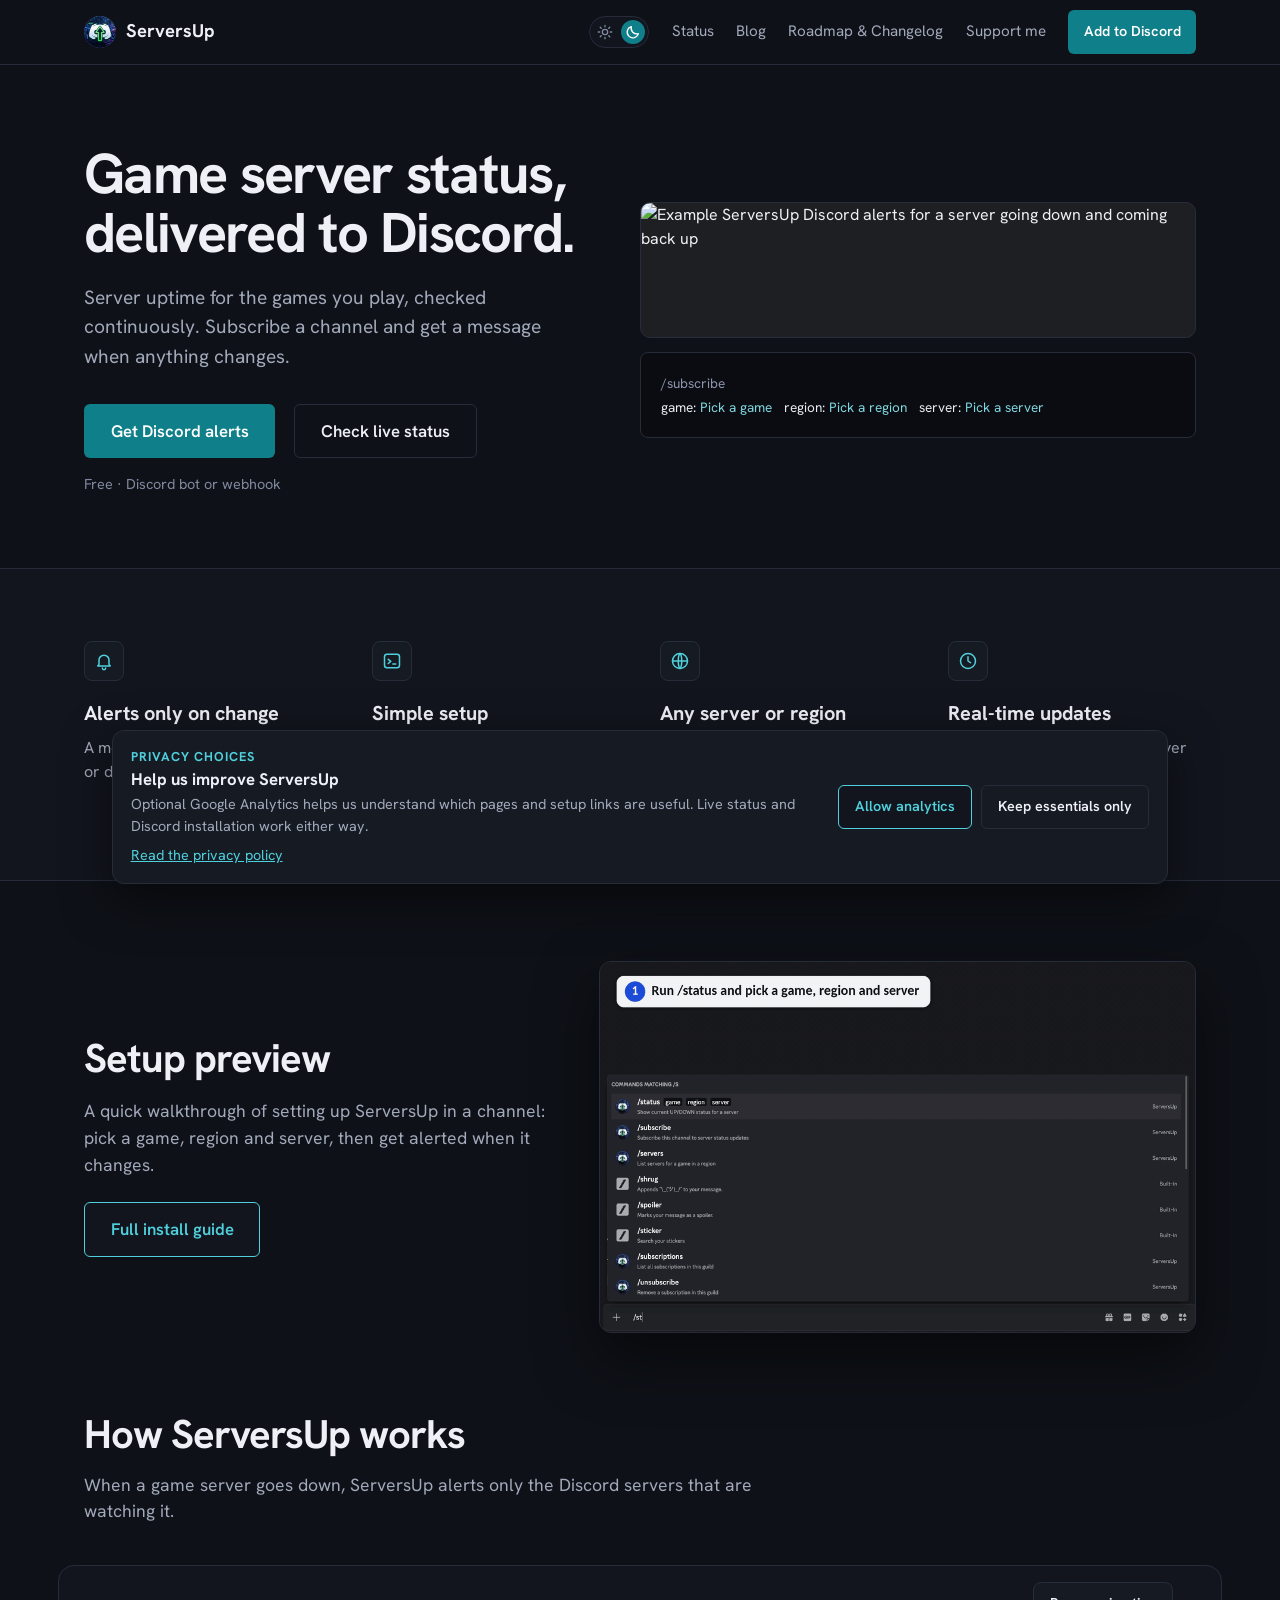
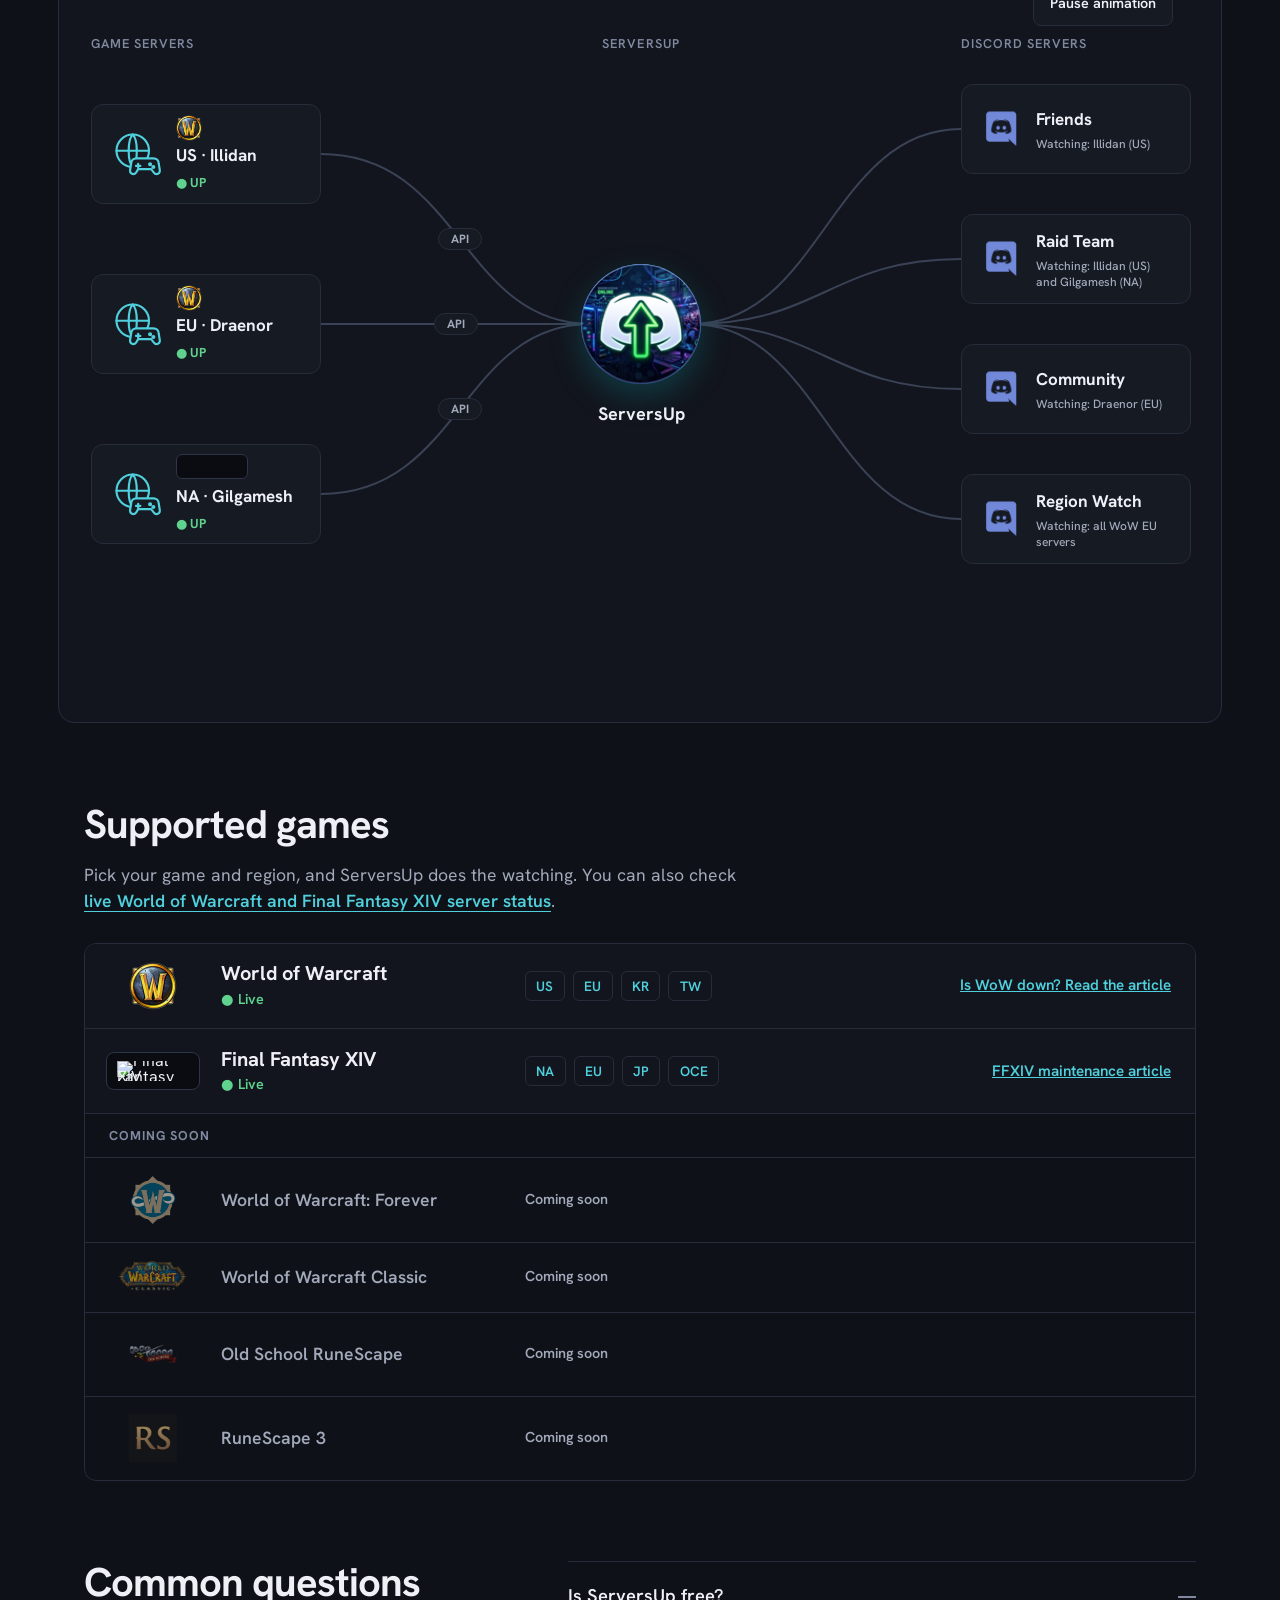
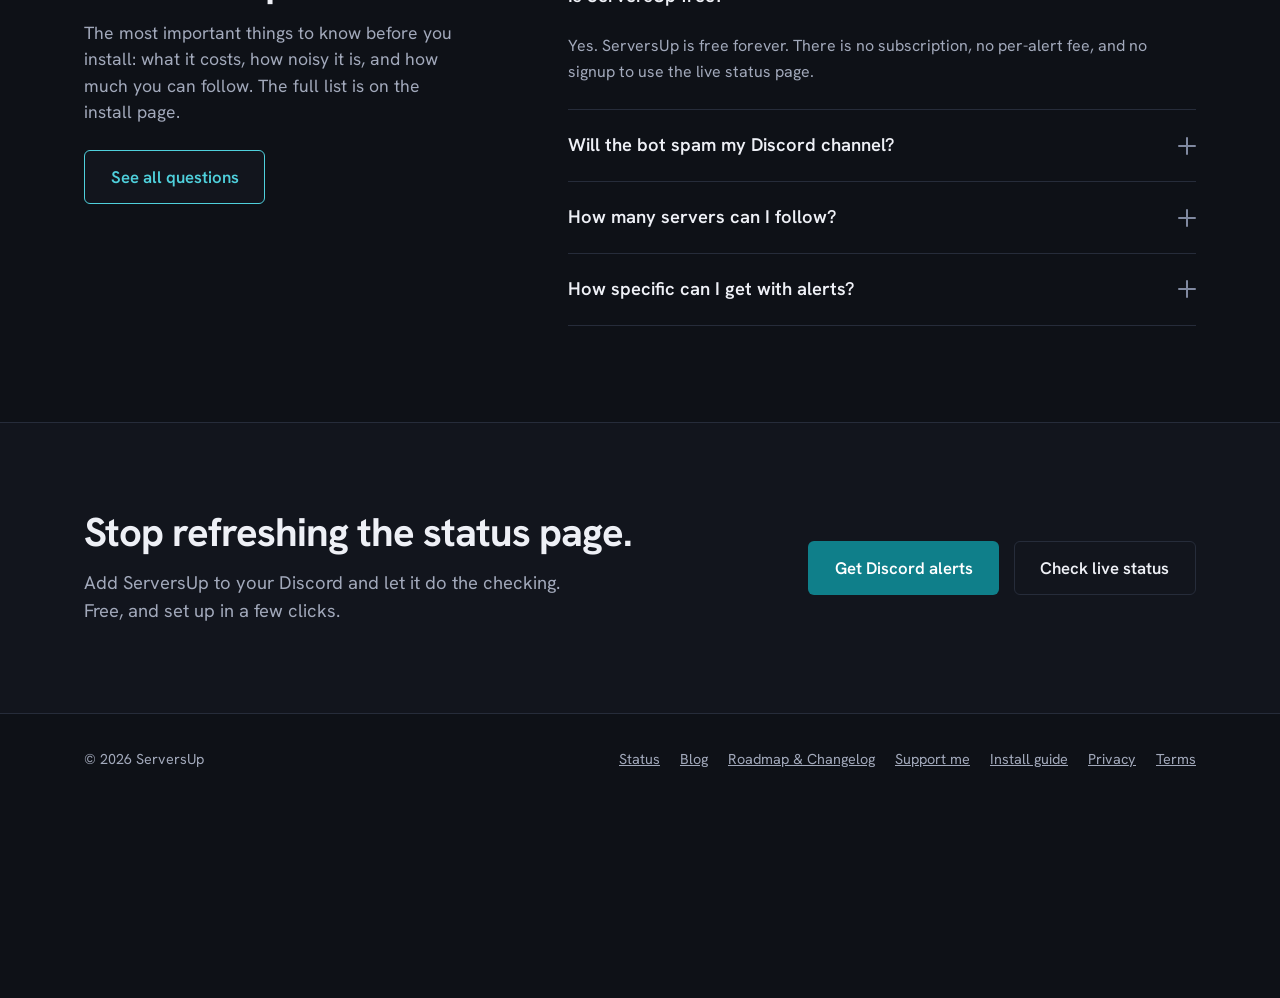
==== commit ee4f03a2: "feat: reserve solid teal for the install CTA and give the animation side room Add a secondary button" ====
--- a/index.html
+++ b/index.html
@@ -234,7 +234,7 @@
               A quick walkthrough of setting up ServersUp in a channel: pick a game, region and server, then get alerted
               when it changes.
             </p>
-            <p style="margin-top: 1.25rem"><a class="text-link" href="/install/">Full install guide</a></p>
+            <p style="margin-top: 1.5rem"><a class="btn btn--secondary btn--lg" href="/install/">Full install guide</a></p>
           </div>
           <div class="split__media">
             <div class="frame frame--shadow">
@@ -417,7 +417,7 @@
               The most important things to know before you install: what it costs, how noisy it is, and how much you
               can follow. The full list is on the install page.
             </p>
-            <a class="btn btn-cta btn--lg" href="/install/#faq">See all questions</a>
+            <a class="btn btn--secondary btn--lg" href="/install/#faq">See all questions</a>
           </div>
           <div class="faq">
             <div class="faq-item is-open">
--- a/css/site.css
+++ b/css/site.css
@@ -333,6 +333,18 @@
   border-color: var(--accent);
 }
 
+/* Secondary actions (see all questions, full install guide, allow analytics).
+   The solid teal .btn-cta stays reserved for the install call to action. */
+.btn--secondary {
+  border-color: var(--accent);
+  background: var(--surface);
+  color: var(--accent);
+}
+
+.btn--secondary:hover {
+  background: var(--card);
+}
+
 .btn--sm {
   padding: 0.55rem 0.9rem;
   font-size: 0.9rem;
@@ -382,8 +394,6 @@
 }
 
 .text-link {
-  display: inline-block;
-  padding-block: 0.6rem;
   color: var(--accent);
   font-weight: 600;
   text-decoration: underline;
@@ -588,9 +598,14 @@
   background: var(--surface);
 }
 
-@media (min-width: 1200px) and (prefers-reduced-motion: no-preference) {
+@media (min-width: 1240px) and (prefers-reduced-motion: no-preference) {
   .hiw-stage-wrap {
     display: block;
+    width: 1164px;
+    max-width: none;
+    margin-left: 50%;
+    padding-inline: 32px;
+    transform: translateX(-50%);
   }
 
   .hiw-list {
@@ -1390,9 +1405,13 @@
 }
 
 .analytics-consent .analytics-consent__accept {
-  border: 1px solid transparent;
-  background: var(--brand);
-  color: var(--on-brand);
+  border: 1px solid var(--accent);
+  background: var(--surface);
+  color: var(--accent);
+}
+
+.analytics-consent .analytics-consent__accept:hover {
+  background: var(--bg);
 }
 
 .analytics-consent__reject,
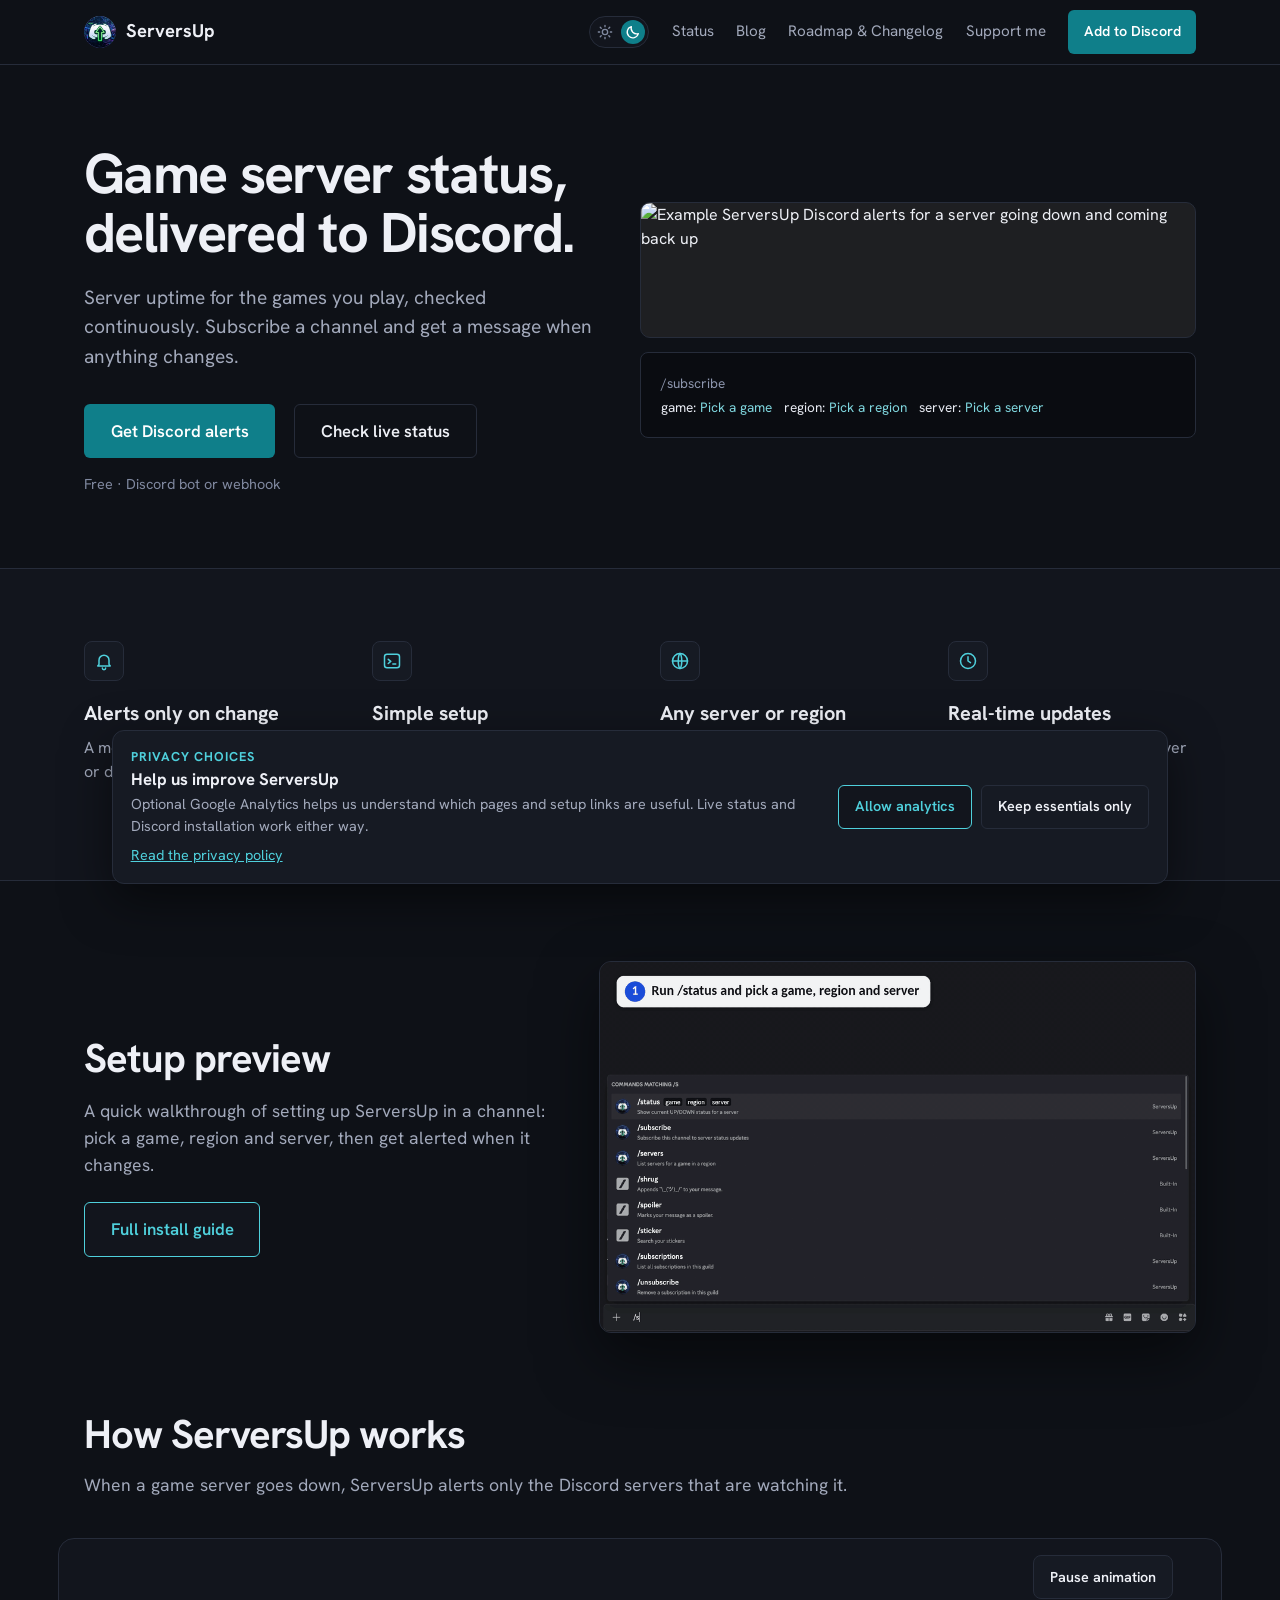
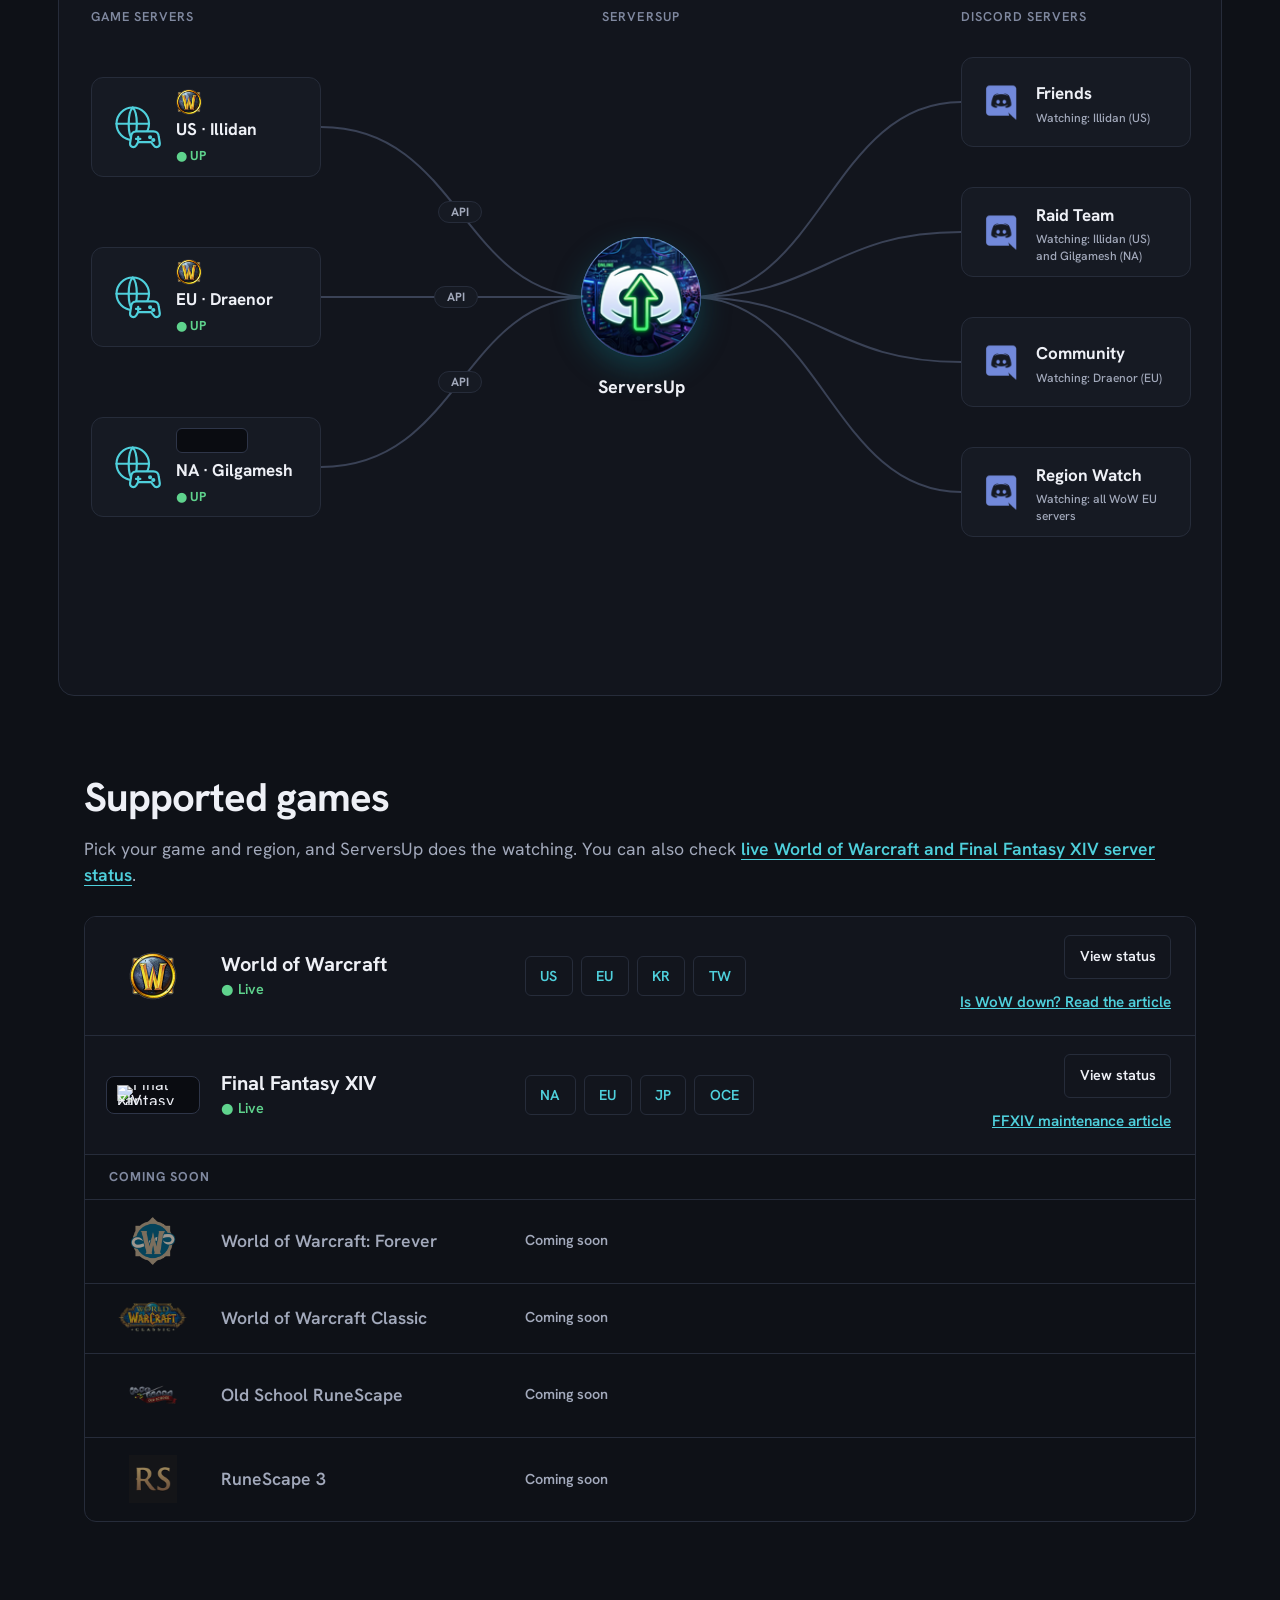
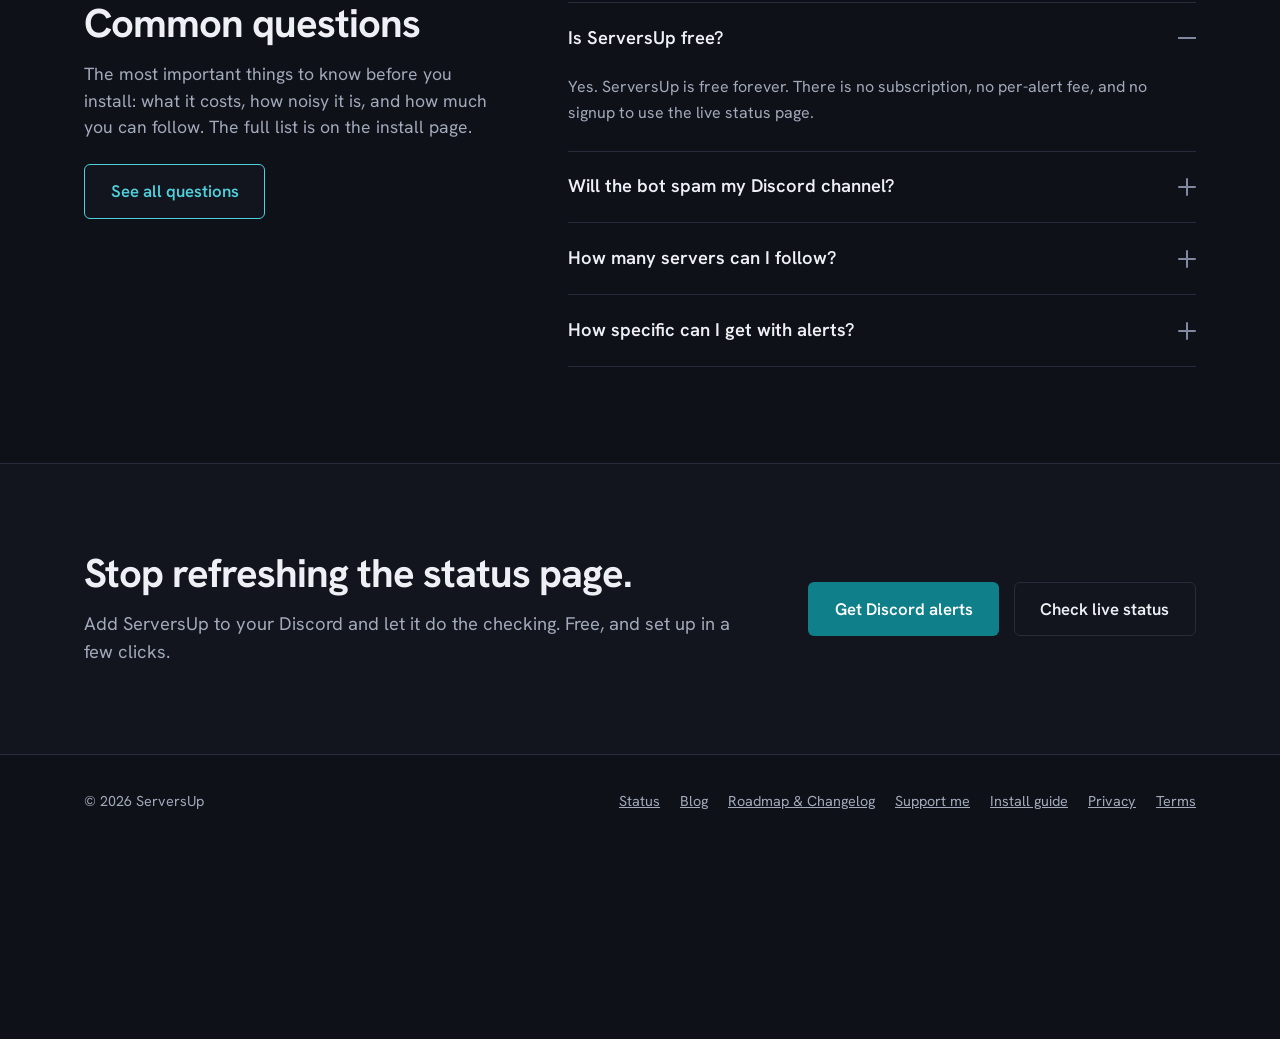
==== commit 9611b20c: "feat: deep-link supported games and regions into the status page Add a View status button per suppor" ====
--- a/index.html
+++ b/index.html
@@ -376,14 +376,30 @@
           <div class="games__row games__row--live">
             <div class="games__logo"><img src="/assets/wow-logo-96.png" alt="World of Warcraft" width="48" height="48" loading="lazy" /></div>
             <div class="games__name"><strong>World of Warcraft</strong><div class="games__status"><span aria-hidden="true">●</span> Live</div></div>
-            <ul class="games__regions" aria-label="World of Warcraft regions"><li>US</li><li>EU</li><li>KR</li><li>TW</li></ul>
-            <a class="games__link" href="/blog/is-wow-down/">Is WoW down? Read the article</a>
+            <ul class="games__regions" aria-label="World of Warcraft regions">
+              <li><a href="/server-status/?game=wow&amp;region=us" aria-label="View World of Warcraft US status">US</a></li>
+              <li><a href="/server-status/?game=wow&amp;region=eu" aria-label="View World of Warcraft EU status">EU</a></li>
+              <li><a href="/server-status/?game=wow&amp;region=kr" aria-label="View World of Warcraft KR status">KR</a></li>
+              <li><a href="/server-status/?game=wow&amp;region=tw" aria-label="View World of Warcraft TW status">TW</a></li>
+            </ul>
+            <div class="games__actions">
+              <a class="btn btn--outline btn--sm" href="/server-status/?game=wow">View status<span class="sr-only"> for World of Warcraft</span></a>
+              <a class="games__link" href="/blog/is-wow-down/">Is WoW down? Read the article</a>
+            </div>
           </div>
           <div class="games__row games__row--live">
             <div class="games__logo"><span class="chip"><img src="/assets/ffxiv-logo-small-transparent.png" alt="Final Fantasy XIV" width="72" height="20" loading="lazy" /></span></div>
             <div class="games__name"><strong>Final Fantasy XIV</strong><div class="games__status"><span aria-hidden="true">●</span> Live</div></div>
-            <ul class="games__regions" aria-label="Final Fantasy XIV regions"><li>NA</li><li>EU</li><li>JP</li><li>OCE</li></ul>
-            <a class="games__link" href="/blog/ffxiv-maintenance/">FFXIV maintenance article</a>
+            <ul class="games__regions" aria-label="Final Fantasy XIV regions">
+              <li><a href="/server-status/?game=ffxiv&amp;region=na" aria-label="View Final Fantasy XIV NA status">NA</a></li>
+              <li><a href="/server-status/?game=ffxiv&amp;region=eu" aria-label="View Final Fantasy XIV EU status">EU</a></li>
+              <li><a href="/server-status/?game=ffxiv&amp;region=jp" aria-label="View Final Fantasy XIV JP status">JP</a></li>
+              <li><a href="/server-status/?game=ffxiv&amp;region=oce" aria-label="View Final Fantasy XIV OCE status">OCE</a></li>
+            </ul>
+            <div class="games__actions">
+              <a class="btn btn--outline btn--sm" href="/server-status/?game=ffxiv">View status<span class="sr-only"> for Final Fantasy XIV</span></a>
+              <a class="games__link" href="/blog/ffxiv-maintenance/">FFXIV maintenance article</a>
+            </div>
           </div>
           <div class="games__label">COMING SOON</div>
           <div class="games__row games__row--soon">
--- a/css/site.css
+++ b/css/site.css
@@ -421,7 +421,6 @@
 }
 
 .hero__copy .lede {
-  max-width: 30rem;
   margin-top: 1.25rem;
 }
 
@@ -544,7 +543,6 @@
 }
 
 .section-head {
-  max-width: 42rem;
 }
 
 .section-head p {
@@ -1081,13 +1079,36 @@
   list-style: none;
 }
 
-.games__regions li {
-  padding: 0.25rem 0.65rem;
+.games__regions a {
+  display: inline-flex;
+  align-items: center;
+  min-height: 2.5rem;
+  padding: 0 0.9rem;
   border: 1px solid var(--line);
   border-radius: 6px;
   color: var(--accent);
-  font-size: 0.85rem;
+  font-size: 0.9rem;
   font-weight: 600;
+  text-decoration: none;
+}
+
+.games__regions a:hover {
+  border-color: var(--accent);
+  background: var(--card);
+}
+
+.games__actions {
+  display: flex;
+  flex: none;
+  flex-direction: column;
+  align-items: flex-end;
+  gap: 0.5rem;
+  min-width: 15rem;
+}
+
+.games__actions .games__link {
+  min-width: 0;
+  padding-block: 0.25rem;
 }
 
 .games__link {
@@ -1122,7 +1143,6 @@
 }
 
 .faq-section__intro p {
-  max-width: 24rem;
   margin-top: 1rem;
   color: var(--muted);
   font-size: 1.1rem;
@@ -1258,7 +1278,6 @@
 }
 
 .cta__copy p {
-  max-width: 32rem;
   margin-top: 1rem;
   color: var(--muted);
   font-size: 1.15rem;
@@ -1503,6 +1522,11 @@
     text-align: left;
   }
 
+  .games__actions {
+    align-items: flex-start;
+    min-width: 0;
+  }
+
   .games__name {
     flex-basis: 100%;
   }
@@ -1579,7 +1603,6 @@
 }
 
 .page-head .lede {
-  max-width: 40rem;
   margin-top: 1rem;
 }
 
@@ -2093,7 +2116,6 @@
 }
 
 .install-intro {
-  max-width: 45rem;
   margin-top: 1.75rem;
   color: var(--muted);
   font-size: 1.05rem;
@@ -2209,7 +2231,6 @@
 }
 
 .faq--narrow {
-  max-width: 51rem;
   margin-top: 1.5rem;
 }
 
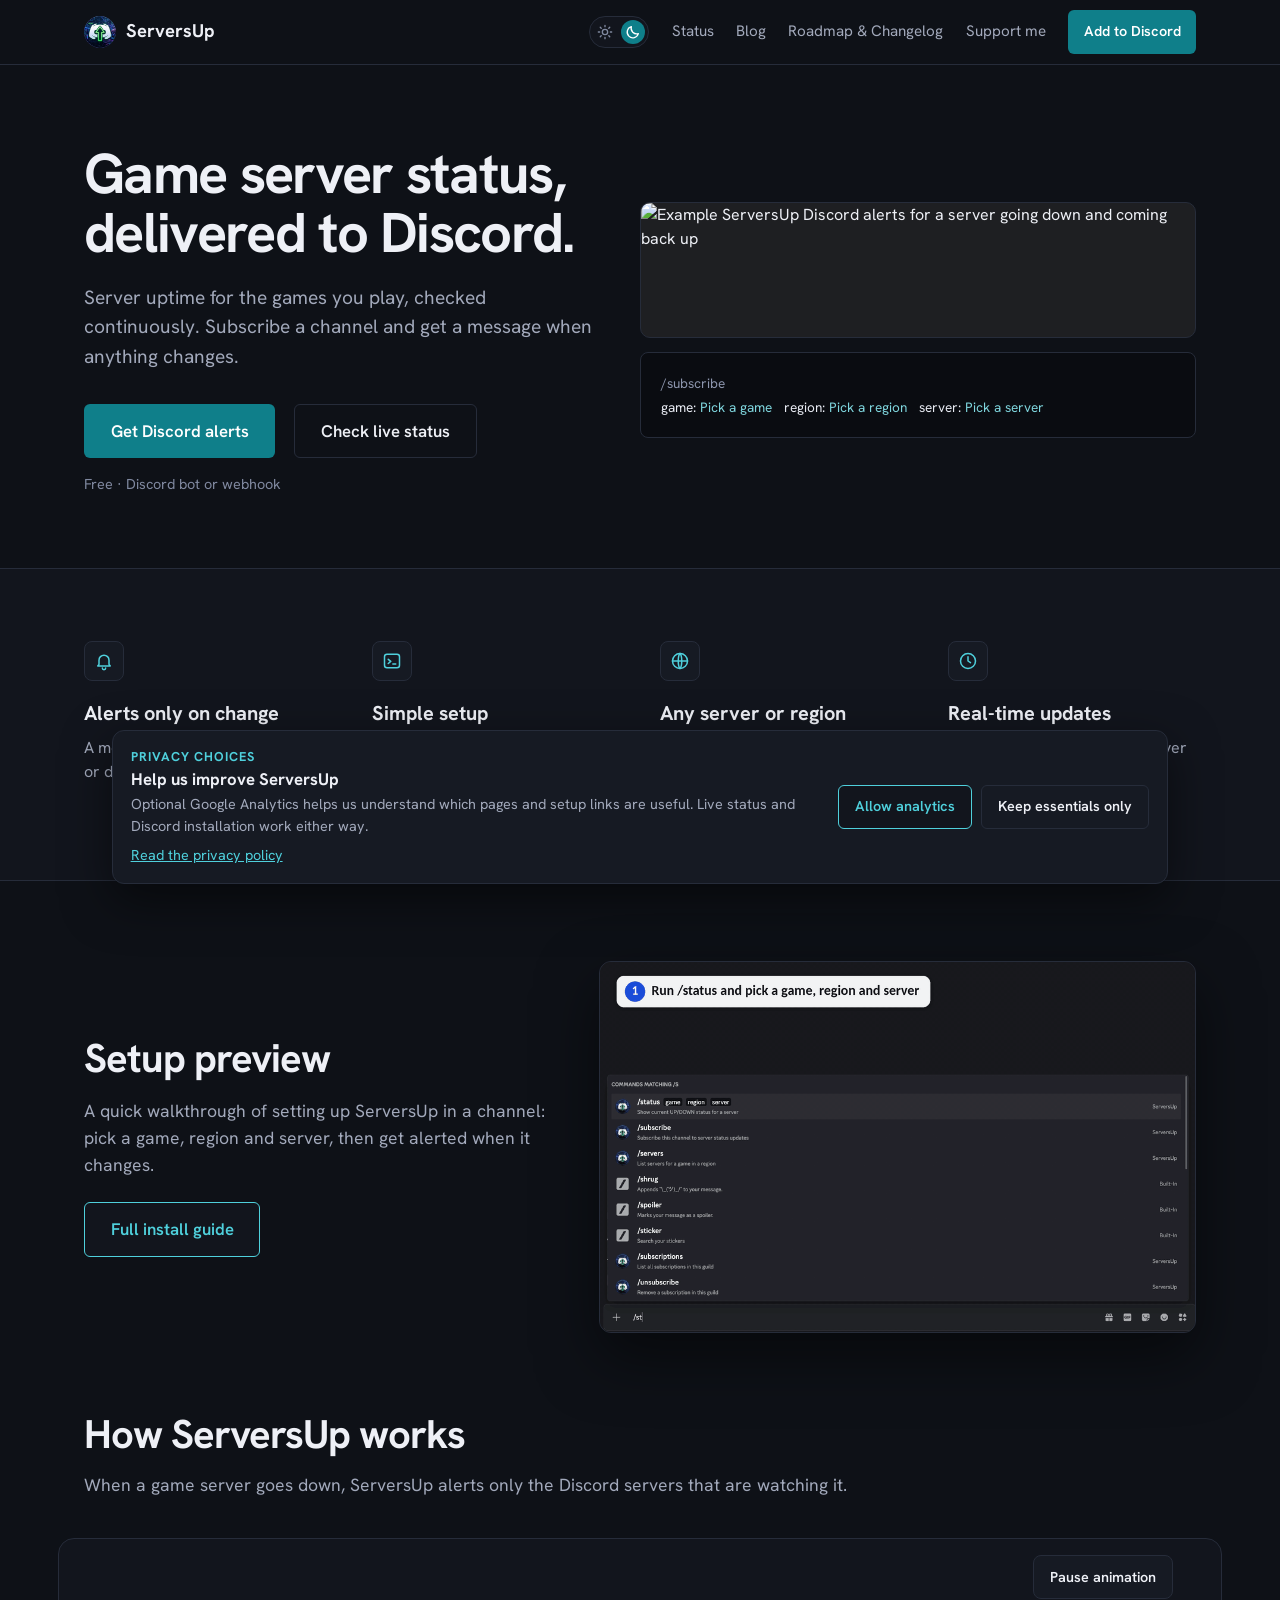
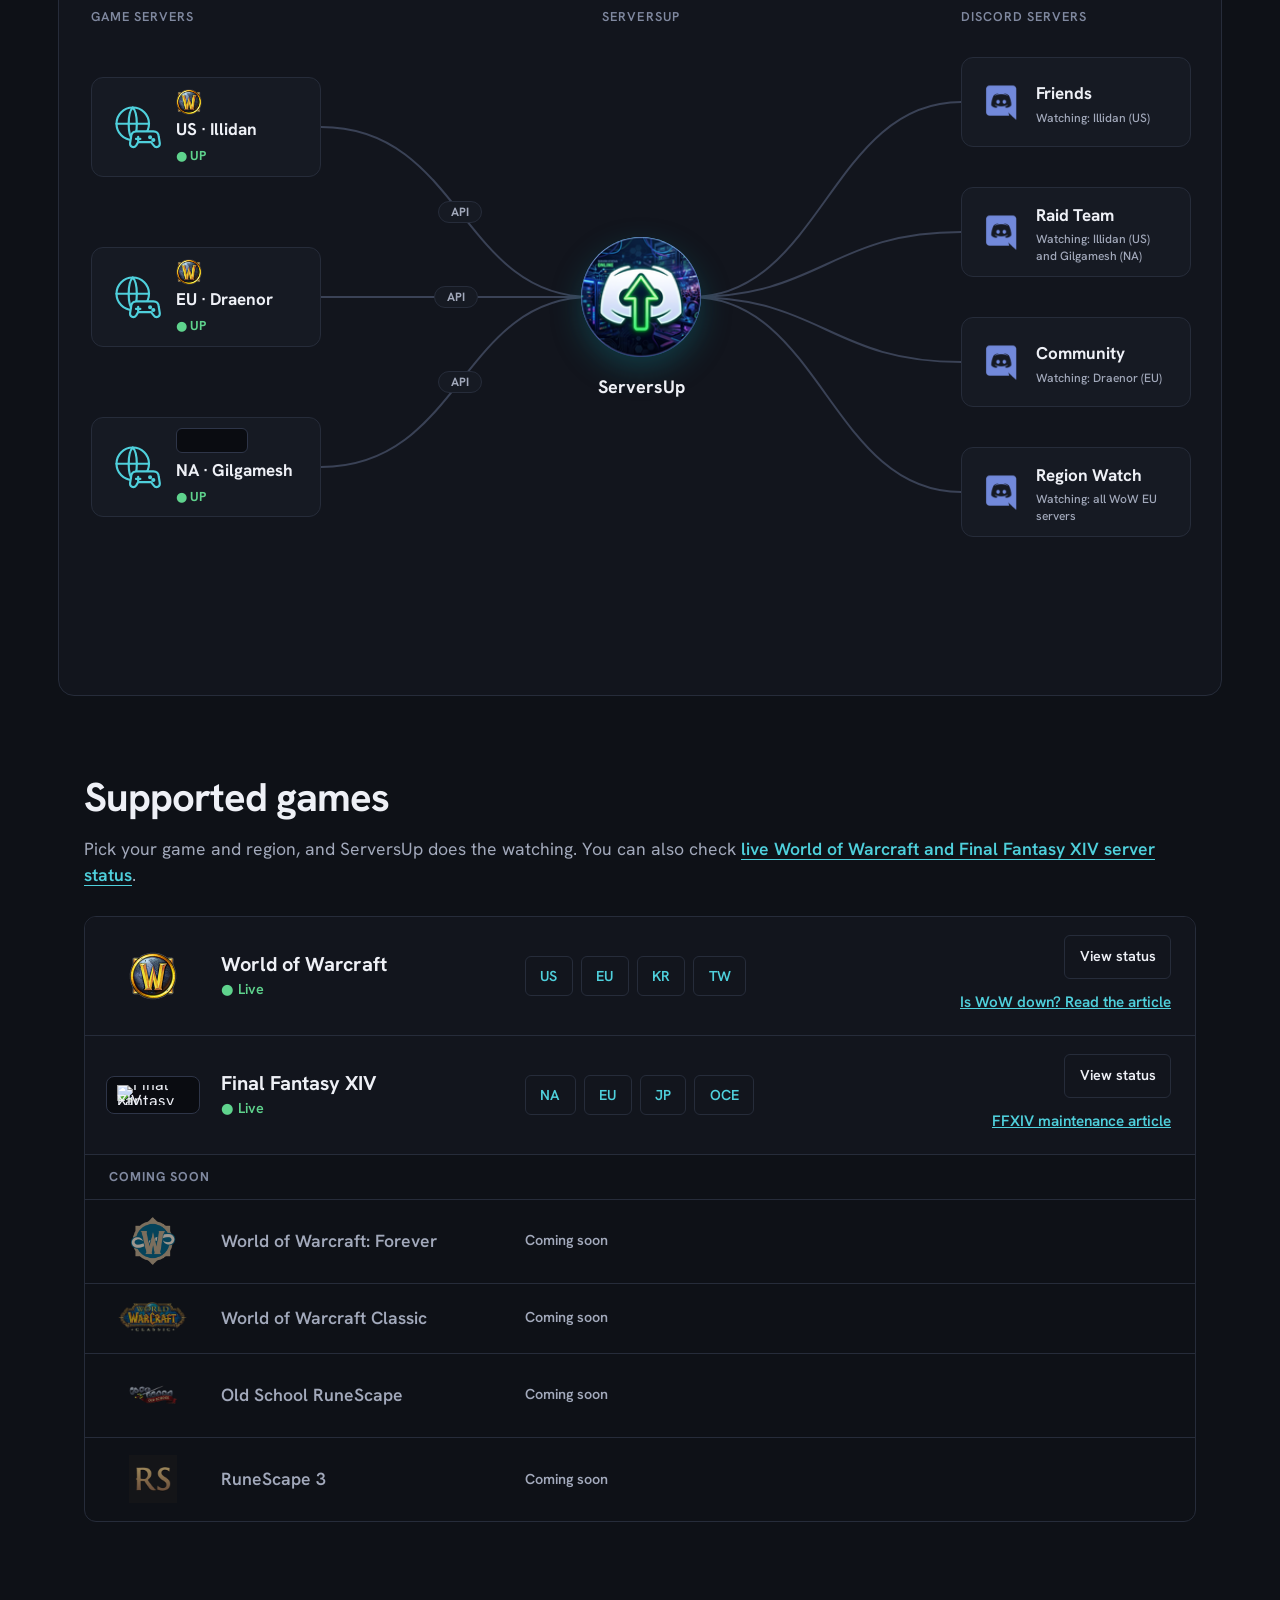
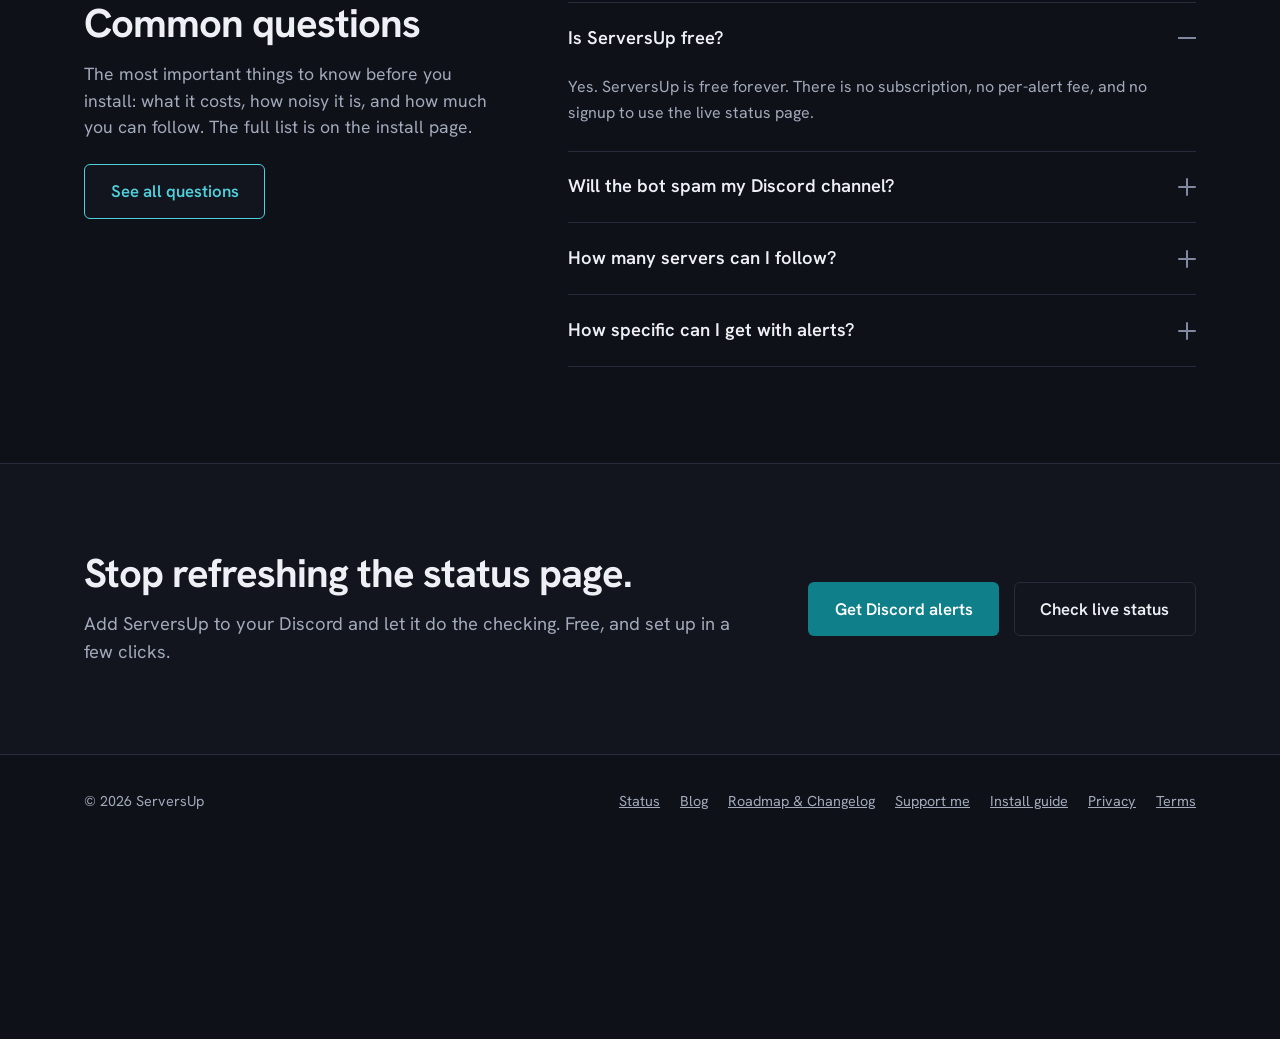
==== commit 0b5e75ef: "feat: remove breadcrumbs from all pages The pages are standalone, so drop the visible breadcrumb tra" ====
--- a/index.html
+++ b/index.html
@@ -76,7 +76,9 @@
           "name": "ServersUp",
           "url": "https://serversup.app/",
           "description": "Live World of Warcraft and Final Fantasy XIV server status, plus free Discord alerts when a server you watch goes up or down.",
-          "publisher": { "@id": "https://serversup.app/#organization" }
+          "publisher": {
+            "@id": "https://serversup.app/#organization"
+          }
         },
         {
           "@type": "SoftwareApplication",
@@ -87,8 +89,14 @@
           "operatingSystem": "Discord",
           "url": "https://serversup.app/install/",
           "description": "A Discord bot that posts an alert in your channel when a game server goes up or down.",
-          "offers": { "@type": "Offer", "price": "0", "priceCurrency": "USD" },
-          "publisher": { "@id": "https://serversup.app/#organization" }
+          "offers": {
+            "@type": "Offer",
+            "price": "0",
+            "priceCurrency": "USD"
+          },
+          "publisher": {
+            "@id": "https://serversup.app/#organization"
+          }
         },
         {
           "@type": "FAQPage",
--- a/css/site.css
+++ b/css/site.css
@@ -1606,34 +1606,6 @@
   margin-top: 1rem;
 }
 
-.breadcrumbs ol {
-  display: flex;
-  flex-wrap: wrap;
-  gap: 0.35rem;
-  margin: 0 0 1.5rem;
-  padding: 0;
-  color: var(--dim);
-  font-size: 0.9rem;
-  list-style: none;
-}
-
-.breadcrumbs li + li::before {
-  content: "/";
-  margin-right: 0.35rem;
-}
-
-.breadcrumbs a {
-  color: var(--dim);
-}
-
-.breadcrumbs a:hover {
-  color: var(--text);
-}
-
-.breadcrumbs [aria-current="page"] {
-  color: var(--muted);
-}
-
 code {
   padding: 0.05rem 0.4rem;
   border: 1px solid var(--line);
@@ -2907,7 +2879,3 @@
   line-height: 1.5;
 }
 
-.breadcrumbs a {
-  display: inline-block;
-  padding-block: 0.4rem;
-}
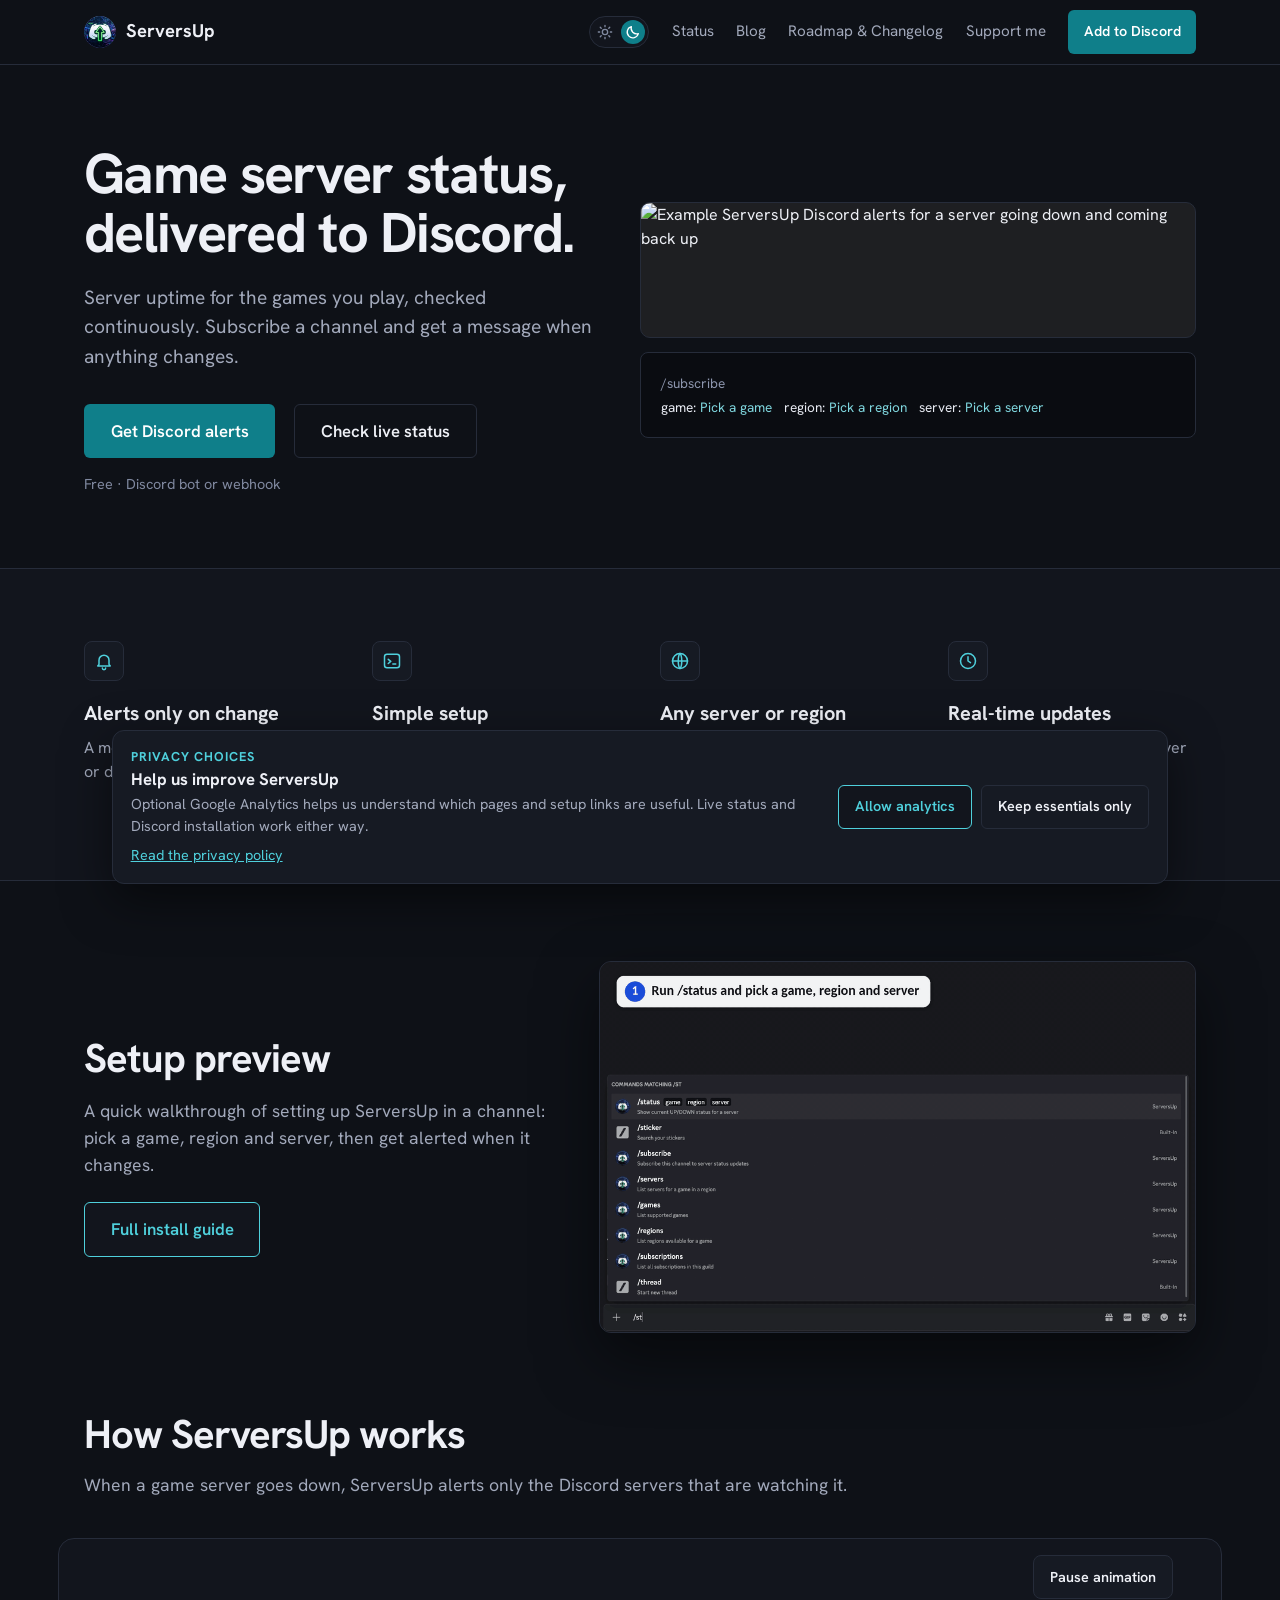
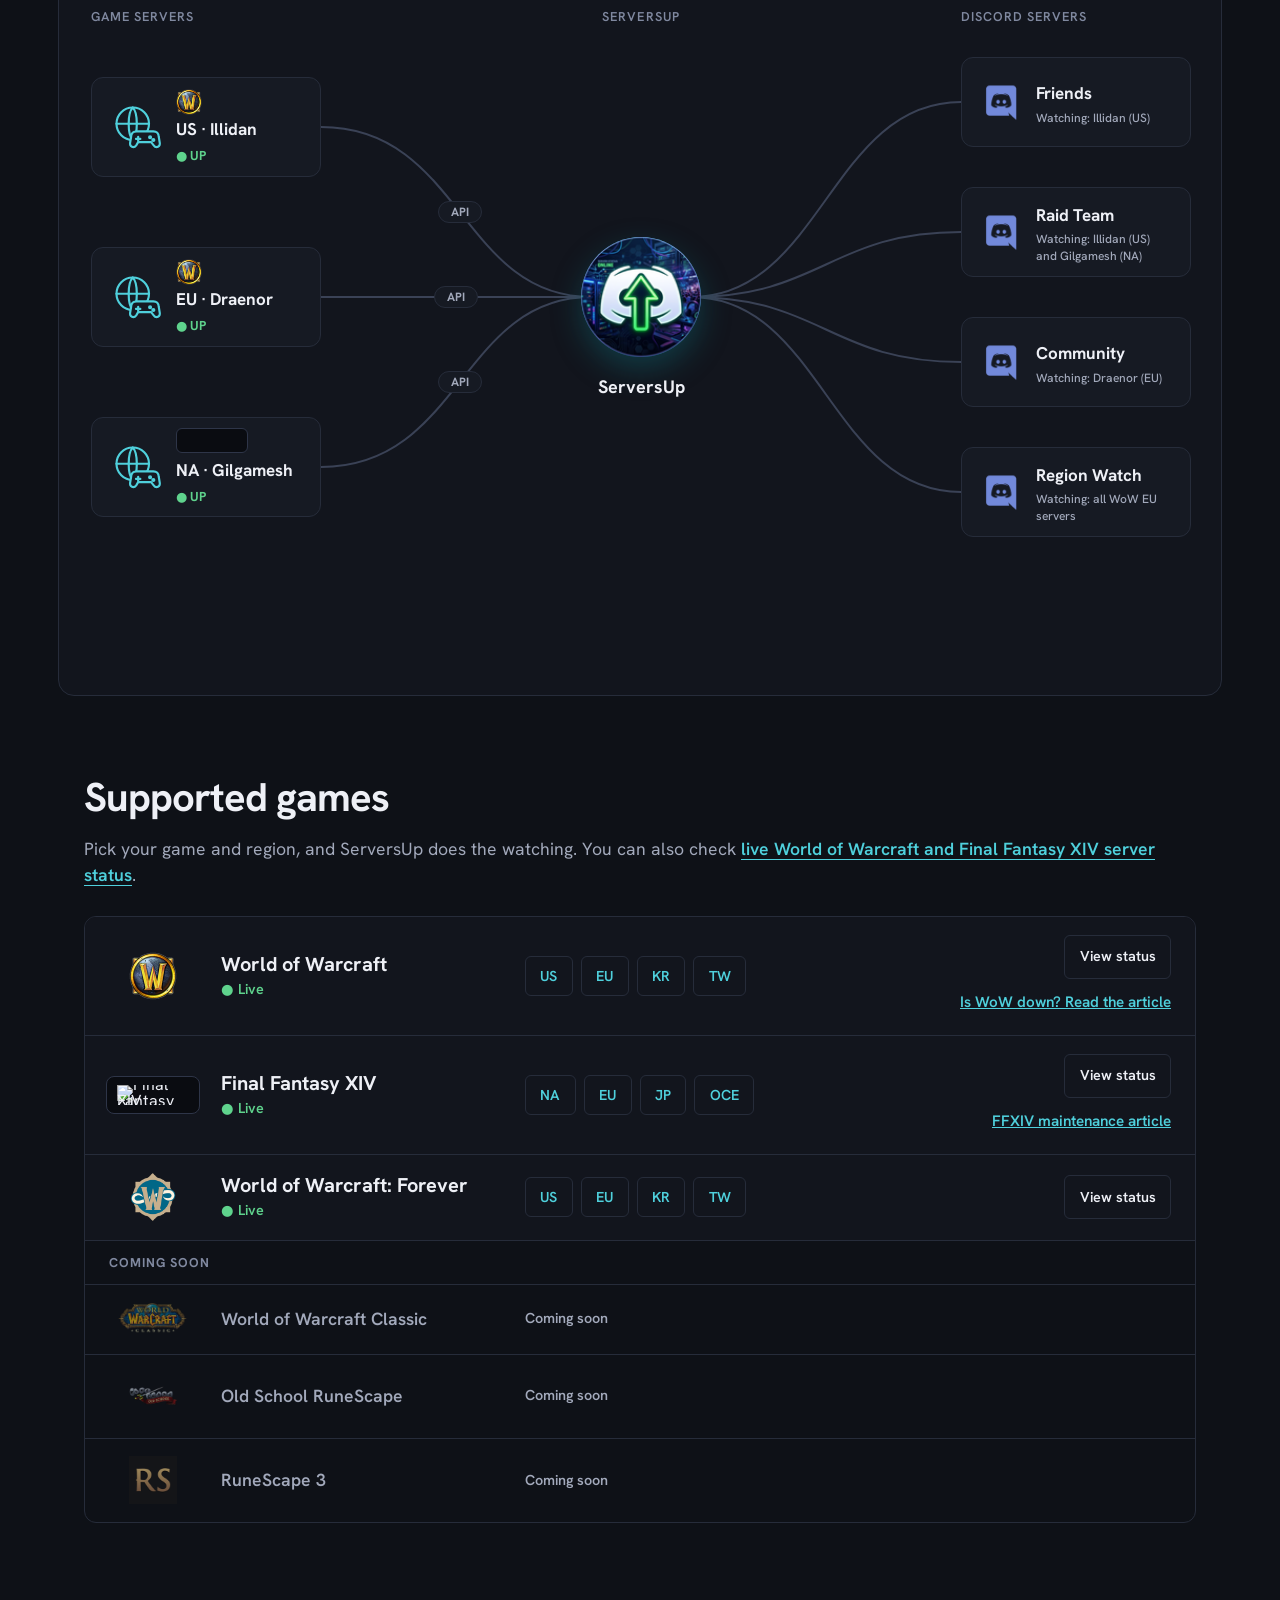
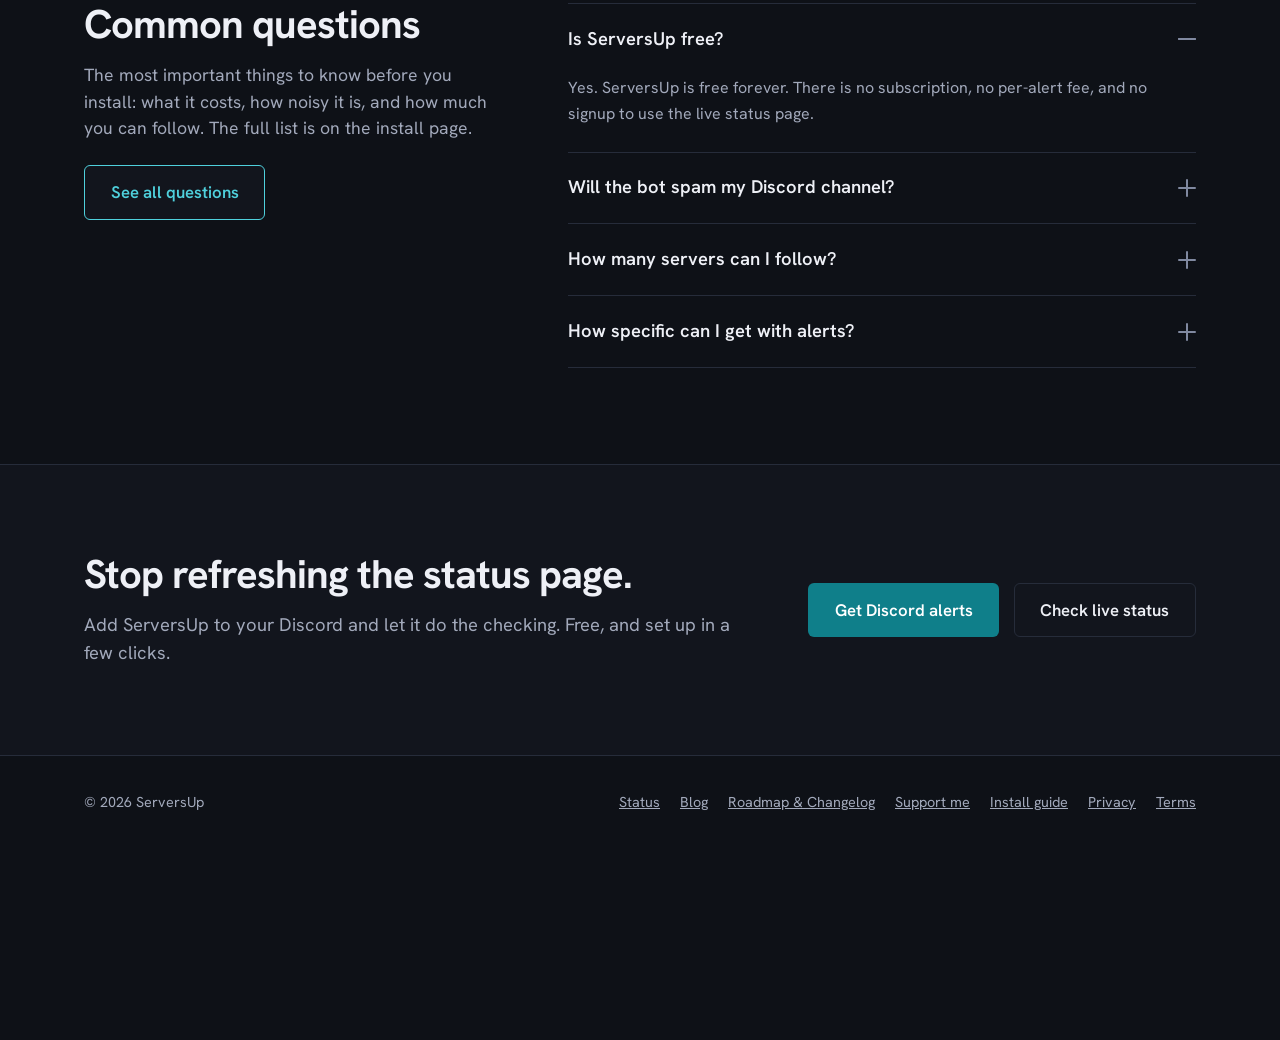
==== commit 23cf523d: "feat: add WoW Forever to status page, webhook form and changelog (v1.6) Forever has no realms, so ea" ====
--- a/index.html
+++ b/index.html
@@ -409,12 +409,20 @@
               <a class="games__link" href="/blog/ffxiv-maintenance/">FFXIV maintenance article</a>
             </div>
           </div>
+          <div class="games__row games__row--live">
+            <div class="games__logo"><img src="/assets/game-wow-forever.png" alt="World of Warcraft: Forever" width="48" height="48" loading="lazy" /></div>
+            <div class="games__name"><strong>World of Warcraft: Forever</strong><div class="games__status"><span aria-hidden="true">●</span> Live</div></div>
+            <ul class="games__regions" aria-label="World of Warcraft: Forever regions">
+              <li><a href="/server-status/?game=forever&amp;region=us" aria-label="View World of Warcraft: Forever US status">US</a></li>
+              <li><a href="/server-status/?game=forever&amp;region=eu" aria-label="View World of Warcraft: Forever EU status">EU</a></li>
+              <li><a href="/server-status/?game=forever&amp;region=kr" aria-label="View World of Warcraft: Forever KR status">KR</a></li>
+              <li><a href="/server-status/?game=forever&amp;region=tw" aria-label="View World of Warcraft: Forever TW status">TW</a></li>
+            </ul>
+            <div class="games__actions">
+              <a class="btn btn--outline btn--sm" href="/server-status/?game=forever">View status<span class="sr-only"> for World of Warcraft: Forever</span></a>
+            </div>
+          </div>
           <div class="games__label">COMING SOON</div>
-          <div class="games__row games__row--soon">
-            <div class="games__logo"><img src="/assets/game-wow-forever.png" alt="World of Warcraft: Forever" width="48" height="48" loading="lazy" /></div>
-            <div class="games__name"><strong>World of Warcraft: Forever</strong></div>
-            <span class="games__soon">Coming soon</span>
-          </div>
           <div class="games__row games__row--soon">
             <div class="games__logo"><img class="is-wide" src="/assets/game-wow-classic.png" alt="World of Warcraft Classic" width="84" height="36" loading="lazy" /></div>
             <div class="games__name"><strong>World of Warcraft Classic</strong></div>
--- a/css/site.css
+++ b/css/site.css
@@ -1958,10 +1958,40 @@
 }
 
 .roadmap li {
+  display: flex;
+  gap: 1rem;
+  align-items: flex-start;
   padding: 1.1rem 0;
   border-bottom: 1px solid var(--line);
 }
 
+.roadmap__icon {
+  display: flex;
+  flex: none;
+  align-items: center;
+  justify-content: center;
+  width: 2.5rem;
+  height: 2.5rem;
+  border-radius: var(--radius);
+  background: var(--surface);
+  color: var(--accent);
+}
+
+.roadmap__icon--game {
+  background: none;
+}
+
+.roadmap__icon img {
+  display: block;
+  width: 2.5rem;
+  height: auto;
+}
+
+.roadmap__icon svg {
+  width: 1.4rem;
+  height: 1.4rem;
+}
+
 .roadmap strong {
   font-size: 1.05rem;
 }
@@ -1969,31 +1999,6 @@
 .roadmap p {
   margin-top: 0.4rem;
   color: var(--muted);
-}
-
-.roadmap-sub {
-  margin-top: 2.5rem;
-}
-
-.shipped {
-  margin: 1rem 0 0;
-  padding: 0;
-  list-style: none;
-}
-
-.shipped li {
-  display: flex;
-  flex-wrap: wrap;
-  justify-content: space-between;
-  gap: 0.25rem 1rem;
-  padding: 0.6rem 0;
-  border-bottom: 1px solid var(--line);
-  color: var(--muted);
-}
-
-.shipped time {
-  color: var(--dim);
-  font-size: 0.9rem;
 }
 
 .releases {
@@ -2235,6 +2240,7 @@
 
 .feedback-support {
   display: flex;
+  padding-bottom: 5rem;
   flex-wrap: wrap;
   gap: 1rem;
 }
@@ -2879,3 +2885,7 @@
   line-height: 1.5;
 }
 
+
+.article-faq__more {
+  margin-top: 1.75rem;
+}
